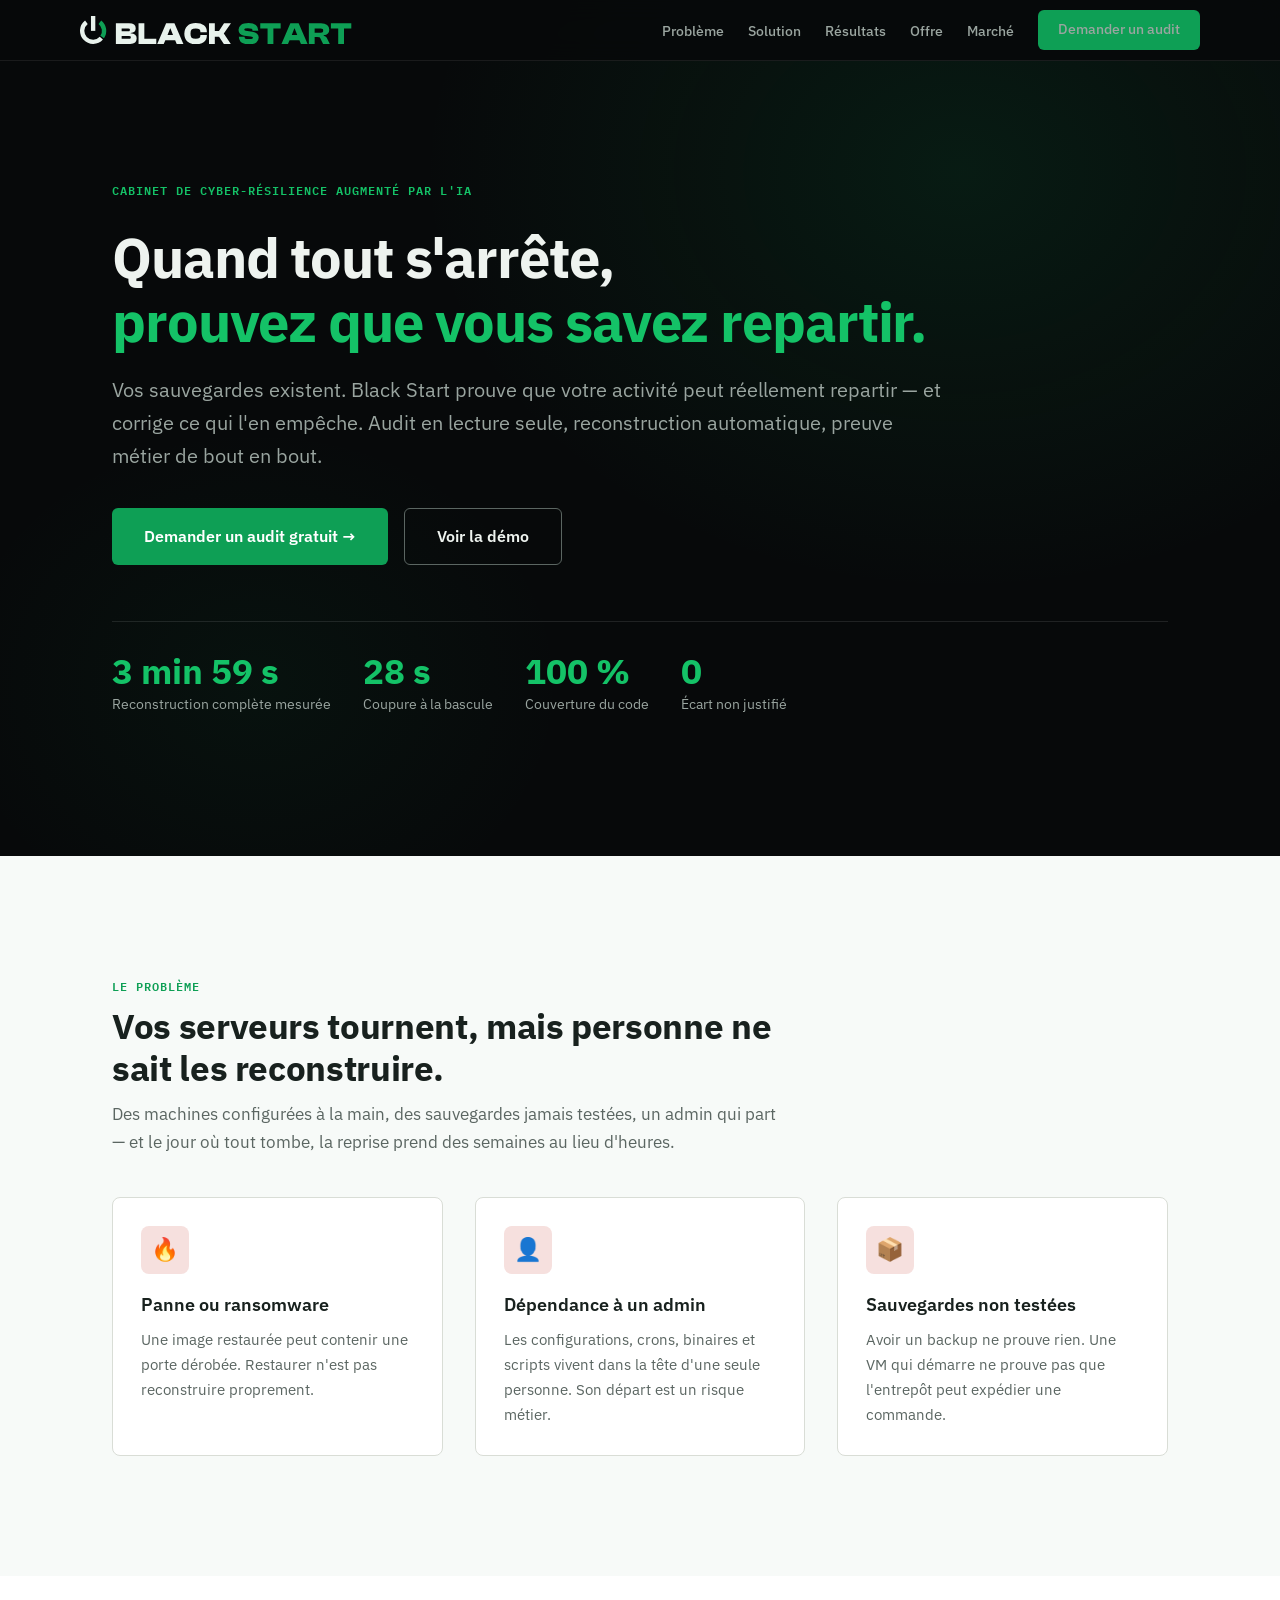
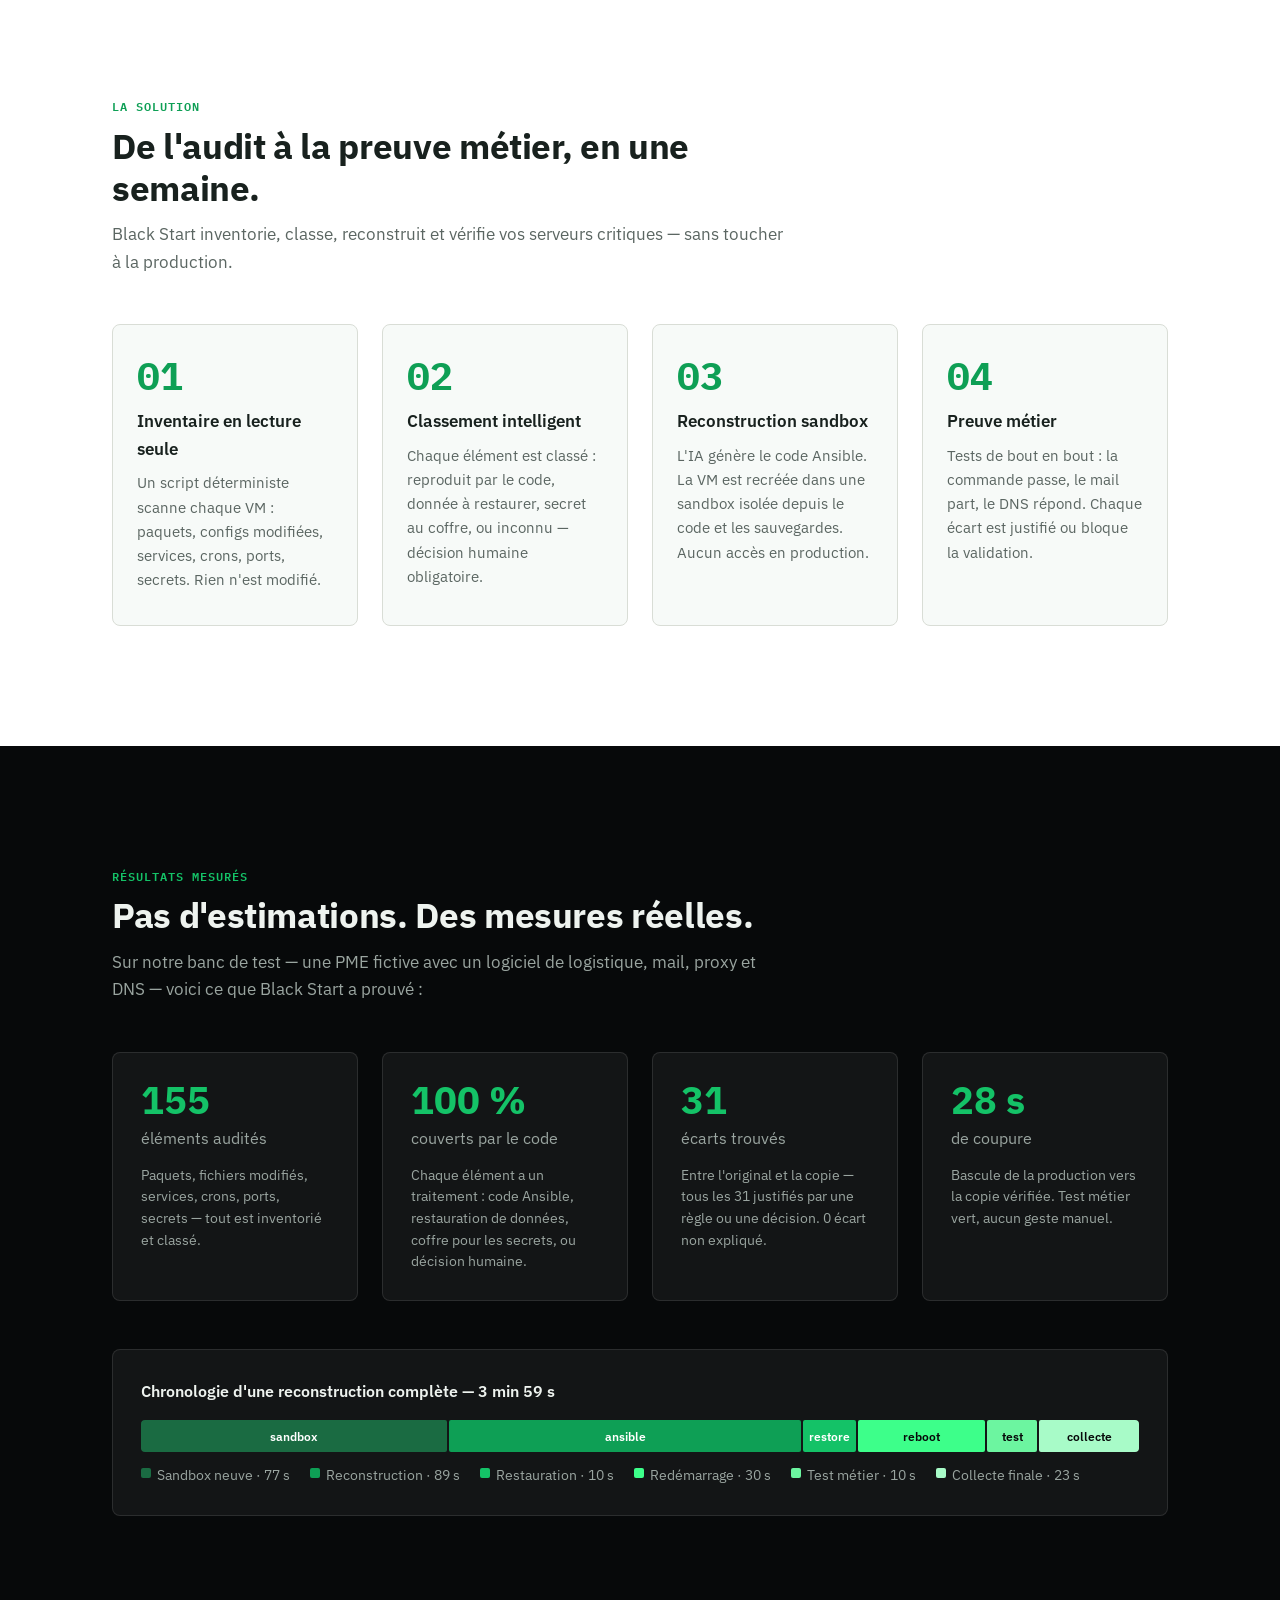
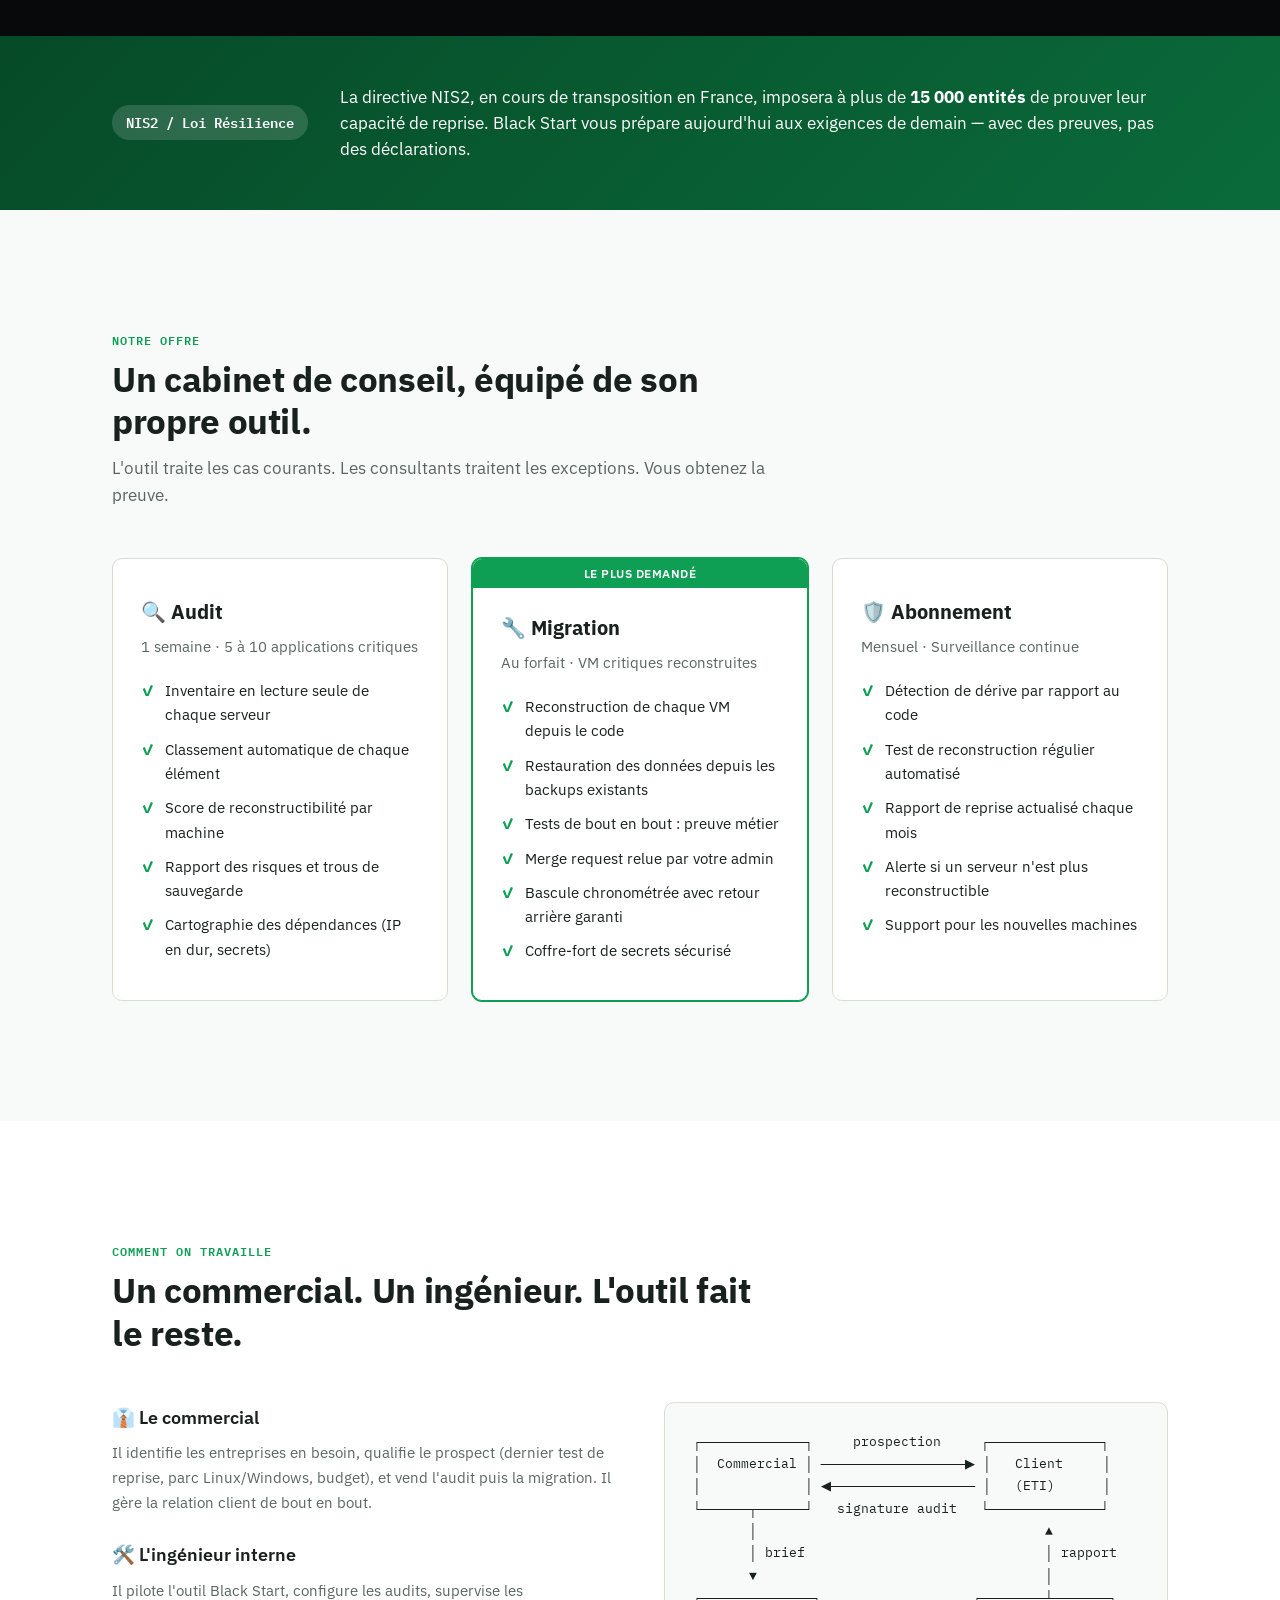
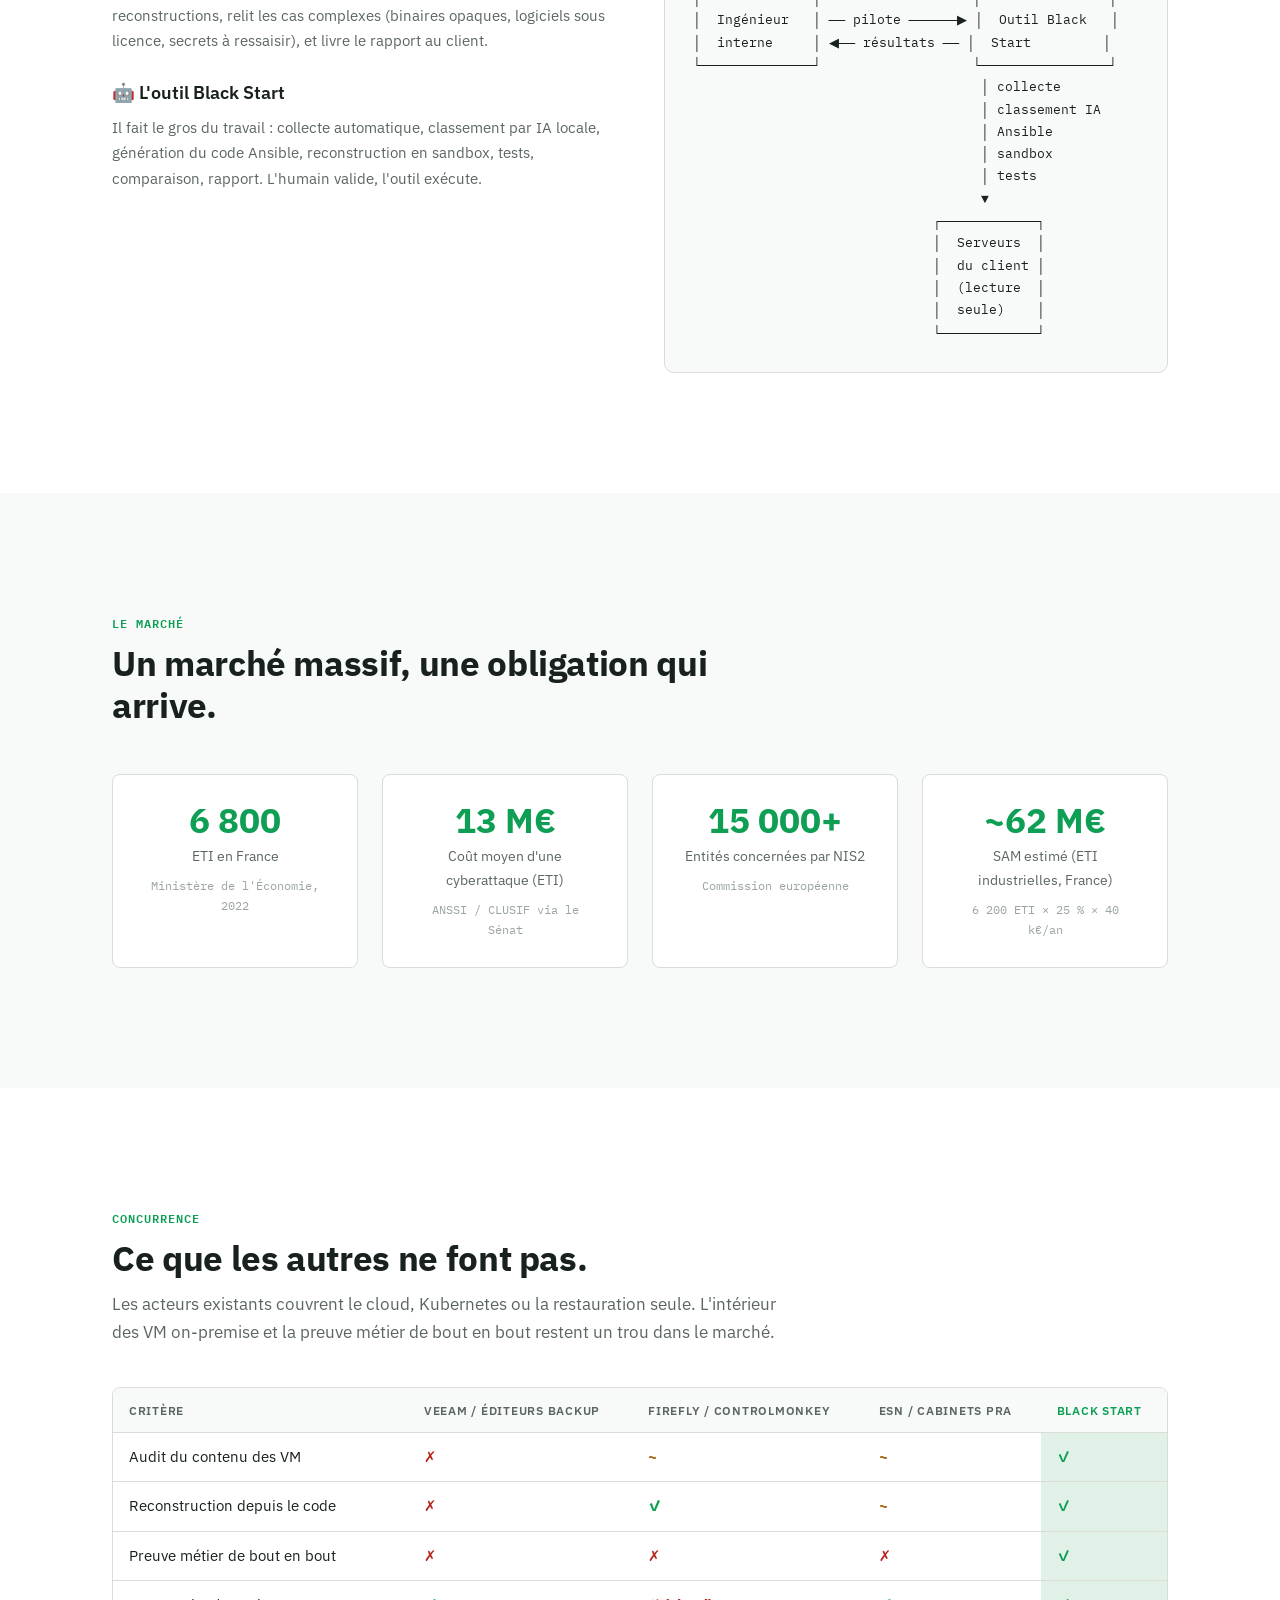
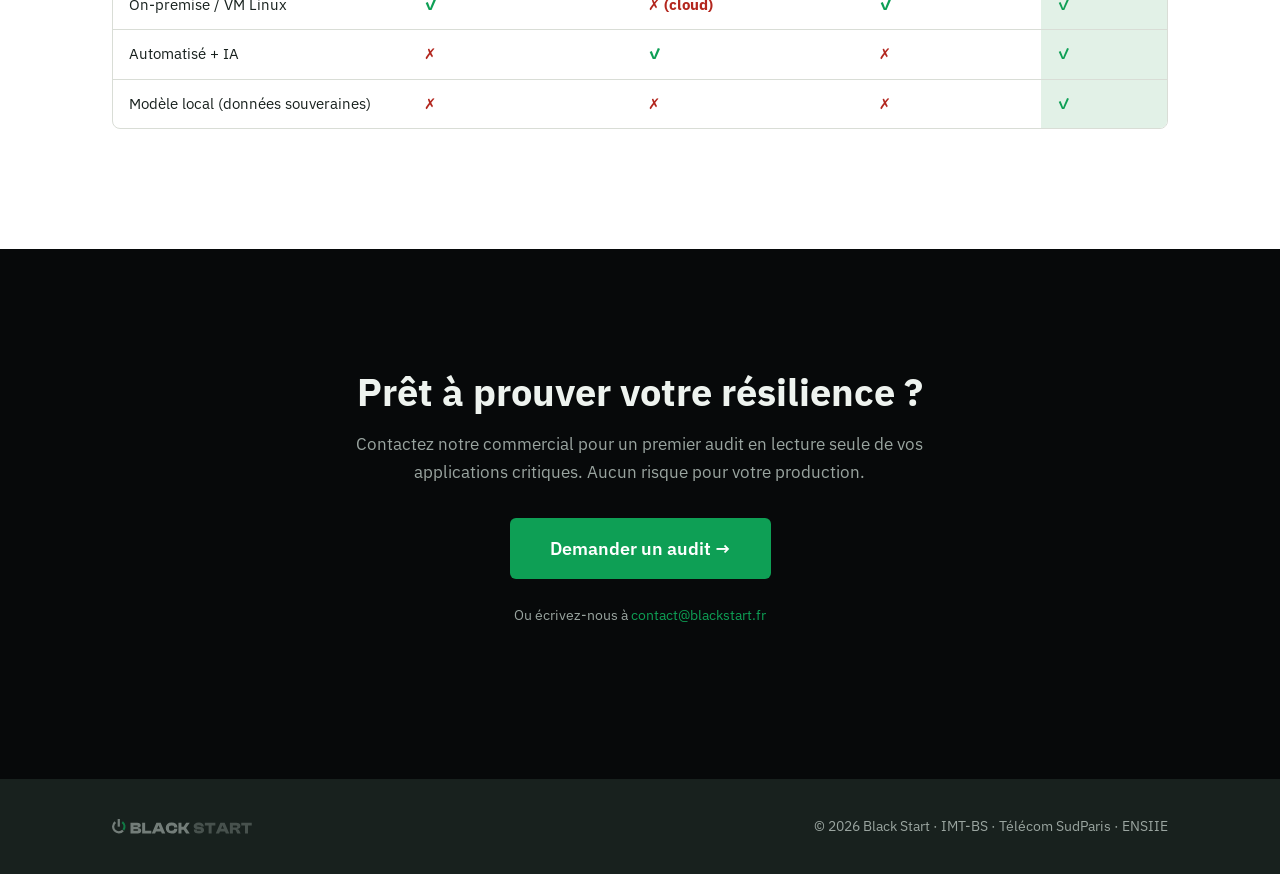
==== landing/index.html @ 61d6fdbf "feat: landing page" ====
<!doctype html>
<html lang="fr">
<head>
<meta charset="utf-8">
<meta name="viewport" content="width=device-width, initial-scale=1">
<title>Black Start — Quand tout s'arrête, prouvez que vous savez repartir</title>
<meta name="description" content="Black Start audite vos serveurs, reconstruit vos machines depuis le code et la sauvegarde, et prouve que votre activité peut réellement repartir.">

<!-- Polices -->
<link rel="preconnect" href="https://fonts.googleapis.com">
<link rel="preconnect" href="https://fonts.gstatic.com" crossorigin>
<link href="https://fonts.googleapis.com/css2?family=IBM+Plex+Sans:wght@400;500;600;700&family=IBM+Plex+Mono:wght@400;500;600&display=swap" rel="stylesheet">

<style>
/* ═══════════════════════════════════════════════════════════════
   DESIGN SYSTEM — Black Start Landing Page
   ═══════════════════════════════════════════════════════════════ */

:root {
  /* Palette */
  --noir:    #07090A;
  --encre:   #18211e;
  --gris:    #5b6662;
  --gris-l:  #9aa5a0;
  --ligne:   #d9ddd6;
  --papier:  #EEF3EF;
  --surface: #F7FAF8;
  --blanc:   #ffffff;
  --vert:    #0E9F55;
  --vert-vif:#14C267;
  --vert-bg: #e2f1e7;
  --vert-sombre: #064a28;
  --bleu:    #1d4fa3;
  --rouge:   #b3261e;
  --rouge-bg:#f6e0de;
  --orange:  #a3620a;
  --orange-bg:#f7ebd6;

  /* Typo */
  --sans:  "IBM Plex Sans", system-ui, -apple-system, "Segoe UI", sans-serif;
  --mono:  "IBM Plex Mono", ui-monospace, "SFMono-Regular", Menlo, monospace;

  /* Espacements */
  --section-y: clamp(64px, 10vw, 120px);
  --gutter:    clamp(16px, 4vw, 32px);
  --max-w:     1120px;
}

/* Reset */
*, *::before, *::after { box-sizing: border-box; margin: 0; padding: 0; }
html { scroll-behavior: smooth; }
body {
  font-family: var(--sans);
  font-size: 16px;
  line-height: 1.65;
  color: var(--encre);
  background: var(--blanc);
  -webkit-font-smoothing: antialiased;
}
img, svg { display: block; max-width: 100%; }
a { color: var(--vert); text-decoration: none; transition: color .15s; }
a:hover { color: var(--vert-vif); }

/* Utilitaires */
.wrap { max-width: var(--max-w); margin: 0 auto; padding-inline: var(--gutter); }
.section { padding-block: var(--section-y); }
.accent { color: var(--vert); }
.muted  { color: var(--gris); }
.mono   { font-family: var(--mono); }
.num    { font-variant-numeric: tabular-nums; }


/* ═══════════════════════════════════════════════════════════════
   HERO
   ═══════════════════════════════════════════════════════════════ */

.hero {
  position: relative;
  background: var(--noir);
  color: var(--papier);
  overflow: hidden;
  padding: clamp(100px, 15vw, 180px) 0 clamp(80px, 12vw, 140px);
}
.hero::before {
  content: "";
  position: absolute; inset: 0;
  background:
    radial-gradient(60% 70% at 75% 20%, rgba(14,159,85,.12) 0%, transparent 70%),
    radial-gradient(40% 50% at 20% 80%, rgba(14,159,85,.06) 0%, transparent 60%);
  pointer-events: none;
}
.hero .wrap { position: relative; z-index: 1; }
.hero-logo { width: clamp(200px, 35vw, 380px); margin-bottom: 40px; }
.hero h1 {
  font-size: clamp(2rem, 5vw, 3.5rem);
  font-weight: 700;
  line-height: 1.15;
  letter-spacing: -.02em;
  max-width: 18em;
  margin-bottom: 20px;
}
.hero h1 .vert { color: var(--vert-vif); }
.hero-sub {
  font-size: clamp(1.05rem, 2vw, 1.25rem);
  color: var(--gris-l);
  max-width: 42em;
  margin-bottom: 36px;
}
.hero-cta {
  display: inline-flex;
  gap: 16px;
  flex-wrap: wrap;
}
.btn {
  display: inline-flex;
  align-items: center;
  gap: 8px;
  padding: 14px 32px;
  border-radius: 6px;
  font-weight: 600;
  font-size: 1rem;
  cursor: pointer;
  border: none;
  transition: all .2s;
  text-decoration: none;
}
.btn-primary {
  background: var(--vert);
  color: var(--blanc);
}
.btn-primary:hover { background: var(--vert-vif); color: var(--blanc); }
.btn-outline {
  background: transparent;
  color: var(--papier);
  border: 1.5px solid var(--gris);
}
.btn-outline:hover { border-color: var(--vert-vif); color: var(--vert-vif); }

/* Stat pills dans le hero */
.hero-stats {
  display: flex;
  gap: 32px;
  flex-wrap: wrap;
  margin-top: 56px;
  padding-top: 32px;
  border-top: 1px solid rgba(255,255,255,.1);
}
.hero-stat .big {
  font-size: 2.2rem;
  font-weight: 700;
  line-height: 1;
  color: var(--vert-vif);
  font-variant-numeric: tabular-nums;
}
.hero-stat .label {
  font-size: .88rem;
  color: var(--gris-l);
  margin-top: 4px;
}

/* ═══════════════════════════════════════════════════════════════
   PROBLÈME
   ═══════════════════════════════════════════════════════════════ */

.probleme { background: var(--surface); }
.probleme-grid {
  display: grid;
  grid-template-columns: repeat(auto-fit, minmax(280px, 1fr));
  gap: 32px;
  margin-top: 40px;
}
.probleme-card {
  background: var(--blanc);
  border: 1px solid var(--ligne);
  border-radius: 8px;
  padding: 28px;
}
.probleme-card .icon {
  width: 48px;
  height: 48px;
  background: var(--rouge-bg);
  border-radius: 8px;
  display: flex;
  align-items: center;
  justify-content: center;
  font-size: 1.4rem;
  margin-bottom: 16px;
}
.probleme-card h3 {
  font-size: 1.1rem;
  font-weight: 600;
  margin-bottom: 8px;
}
.probleme-card p {
  color: var(--gris);
  font-size: .95rem;
}

.section-intro {
  max-width: 42em;
}
.section-intro h2 {
  font-size: clamp(1.6rem, 3.5vw, 2.2rem);
  font-weight: 700;
  letter-spacing: -.01em;
  line-height: 1.2;
  margin-bottom: 12px;
}
.section-intro p {
  color: var(--gris);
  font-size: 1.05rem;
}
.eyebrow {
  font-family: var(--mono);
  font-size: .78rem;
  font-weight: 600;
  letter-spacing: .08em;
  text-transform: uppercase;
  color: var(--vert);
  margin-bottom: 8px;
}


/* ═══════════════════════════════════════════════════════════════
   COMMENT ÇA MARCHE — Étapes
   ═══════════════════════════════════════════════════════════════ */

.etapes-grid {
  display: grid;
  grid-template-columns: repeat(auto-fit, minmax(230px, 1fr));
  gap: 24px;
  margin-top: 48px;
}
.etape {
  position: relative;
  padding: 32px 24px;
  border-radius: 8px;
  border: 1px solid var(--ligne);
  background: var(--surface);
}
.etape-num {
  font-family: var(--mono);
  font-size: 2.4rem;
  font-weight: 700;
  color: var(--vert);
  line-height: 1;
  margin-bottom: 12px;
}
.etape h3 {
  font-size: 1.05rem;
  font-weight: 600;
  margin-bottom: 8px;
}
.etape p {
  font-size: .92rem;
  color: var(--gris);
}


/* ═══════════════════════════════════════════════════════════════
   PREUVE (démo chiffrée)
   ═══════════════════════════════════════════════════════════════ */

.preuve { background: var(--noir); color: var(--papier); }
.preuve .eyebrow { color: var(--vert-vif); }
.preuve .section-intro p { color: var(--gris-l); }

.preuve-grid {
  display: grid;
  grid-template-columns: repeat(auto-fit, minmax(240px, 1fr));
  gap: 24px;
  margin-top: 48px;
}
.preuve-card {
  background: rgba(255,255,255,.05);
  border: 1px solid rgba(255,255,255,.1);
  border-radius: 8px;
  padding: 28px;
}
.preuve-card .big {
  font-size: 2.4rem;
  font-weight: 700;
  color: var(--vert-vif);
  line-height: 1;
  font-variant-numeric: tabular-nums;
}
.preuve-card .unit {
  font-size: 1rem;
  color: var(--gris-l);
  margin-top: 6px;
}
.preuve-card .desc {
  font-size: .9rem;
  color: var(--gris-l);
  margin-top: 12px;
  line-height: 1.5;
}

.preuve-bar {
  margin-top: 48px;
  background: rgba(255,255,255,.05);
  border: 1px solid rgba(255,255,255,.1);
  border-radius: 8px;
  padding: 28px;
}
.preuve-bar h3 {
  font-size: 1rem;
  font-weight: 600;
  margin-bottom: 16px;
}
.timeline {
  display: flex;
  height: 32px;
  gap: 2px;
  border-radius: 4px;
  overflow: hidden;
}
.timeline span {
  border-radius: 2px;
  display: flex;
  align-items: center;
  justify-content: center;
  font-size: .72rem;
  font-weight: 600;
  color: var(--blanc);
  white-space: nowrap;
  padding-inline: 6px;
}
.tl-legend {
  display: flex;
  flex-wrap: wrap;
  gap: 6px 20px;
  margin-top: 12px;
  font-size: .85rem;
  color: var(--gris-l);
}
.tl-legend span {
  display: inline-flex;
  gap: 6px;
}
.tl-legend .dot {
  width: 10px;
  height: 10px;
  border-radius: 2px;
  display: inline-block;
  margin-top: 4px;
  flex-shrink: 0;
}


/* ═══════════════════════════════════════════════════════════════
   OFFRE
   ═══════════════════════════════════════════════════════════════ */

.offre { background: var(--surface); }
.offre-grid {
  display: grid;
  grid-template-columns: repeat(auto-fit, minmax(300px, 1fr));
  gap: 24px;
  margin-top: 48px;
}
.offre-card {
  background: var(--blanc);
  border: 1px solid var(--ligne);
  border-radius: 10px;
  padding: 36px 28px;
  position: relative;
  overflow: hidden;
}
.offre-card.featured {
  border-color: var(--vert);
  box-shadow: 0 0 0 1px var(--vert);
}
.offre-card.featured::before {
  content: "Le plus demandé";
  position: absolute;
  top: 0; left: 0; right: 0;
  background: var(--vert);
  color: var(--blanc);
  font-size: .78rem;
  font-weight: 600;
  text-align: center;
  padding: 4px;
  letter-spacing: .04em;
  text-transform: uppercase;
}
.offre-card.featured { padding-top: 52px; }
.offre-card h3 {
  font-size: 1.25rem;
  font-weight: 700;
  margin-bottom: 6px;
}
.offre-card .offre-desc {
  color: var(--gris);
  font-size: .95rem;
  margin-bottom: 20px;
}
.offre-card ul {
  list-style: none;
  padding: 0;
  display: grid;
  gap: 10px;
}
.offre-card li {
  display: flex;
  gap: 10px;
  font-size: .92rem;
  align-items: start;
}
.offre-card li::before {
  content: "✓";
  color: var(--vert);
  font-weight: 700;
  flex-shrink: 0;
}


/* ═══════════════════════════════════════════════════════════════
   FONCTIONNEMENT (organisation)
   ═══════════════════════════════════════════════════════════════ */

.fonctionnement-grid {
  display: grid;
  grid-template-columns: 1fr 1fr;
  gap: 48px;
  margin-top: 48px;
  align-items: start;
}
.fonctionnement-texte h3 {
  font-size: 1.15rem;
  font-weight: 600;
  margin-bottom: 8px;
  margin-top: 24px;
}
.fonctionnement-texte h3:first-child { margin-top: 0; }
.fonctionnement-texte p {
  font-size: .95rem;
  color: var(--gris);
}
.fonctionnement-schema {
  background: var(--surface);
  border: 1px solid var(--ligne);
  border-radius: 10px;
  padding: 28px;
}
.fonctionnement-schema pre {
  font-family: var(--mono);
  font-size: .82rem;
  line-height: 1.7;
  color: var(--encre);
  white-space: pre-wrap;
  overflow-x: auto;
}

@media (max-width: 768px) {
  .fonctionnement-grid { grid-template-columns: 1fr; }
}


/* ═══════════════════════════════════════════════════════════════
   MARCHÉ / CONTEXTE
   ═══════════════════════════════════════════════════════════════ */

.marche { background: var(--surface); }
.marche-stats {
  display: grid;
  grid-template-columns: repeat(auto-fit, minmax(220px, 1fr));
  gap: 24px;
  margin-top: 48px;
}
.marche-stat {
  text-align: center;
  padding: 28px;
  background: var(--blanc);
  border: 1px solid var(--ligne);
  border-radius: 8px;
}
.marche-stat .big {
  font-size: 2.2rem;
  font-weight: 700;
  color: var(--vert);
  line-height: 1;
  font-variant-numeric: tabular-nums;
}
.marche-stat .label {
  font-size: .9rem;
  color: var(--gris);
  margin-top: 6px;
}
.marche-stat .source {
  font-size: .75rem;
  color: var(--gris-l);
  font-family: var(--mono);
  margin-top: 8px;
}


/* ═══════════════════════════════════════════════════════════════
   NIS2 BANDEAU
   ═══════════════════════════════════════════════════════════════ */

.nis2-banner {
  background: linear-gradient(135deg, var(--vert-sombre), #0a6b3a);
  color: var(--blanc);
  padding: 48px 0;
}
.nis2-inner {
  display: flex;
  gap: 32px;
  align-items: center;
  flex-wrap: wrap;
}
.nis2-inner .tag {
  font-family: var(--mono);
  font-size: .85rem;
  font-weight: 600;
  background: rgba(255,255,255,.15);
  padding: 6px 14px;
  border-radius: 999px;
  white-space: nowrap;
}
.nis2-inner p {
  flex: 1;
  min-width: 280px;
  font-size: 1.05rem;
  line-height: 1.55;
}


/* ═══════════════════════════════════════════════════════════════
   CONCURRENCE
   ═══════════════════════════════════════════════════════════════ */

.concurrence-table {
  margin-top: 40px;
  overflow-x: auto;
  border: 1px solid var(--ligne);
  border-radius: 8px;
  background: var(--blanc);
}
.concurrence-table table {
  width: 100%;
  border-collapse: collapse;
  font-size: .92rem;
}
.concurrence-table th {
  background: var(--surface);
  text-align: left;
  padding: 12px 16px;
  font-size: .78rem;
  text-transform: uppercase;
  letter-spacing: .06em;
  color: var(--gris);
  font-weight: 600;
  border-bottom: 1px solid var(--ligne);
}
.concurrence-table td {
  padding: 12px 16px;
  border-bottom: 1px solid var(--ligne);
  vertical-align: top;
}
.concurrence-table tr:last-child td { border-bottom: 0; }
.concurrence-table .bs-row {
  background: var(--vert-bg);
  font-weight: 600;
}
.check { color: var(--vert); font-weight: 700; }
.cross { color: var(--rouge); font-weight: 700; }
.partial { color: var(--orange); font-weight: 700; }


/* ═══════════════════════════════════════════════════════════════
   CTA FINAL
   ═══════════════════════════════════════════════════════════════ */

.cta-final {
  background: var(--noir);
  color: var(--papier);
  text-align: center;
  padding: clamp(64px, 10vw, 120px) 0;
}
.cta-final h2 {
  font-size: clamp(1.6rem, 4vw, 2.4rem);
  font-weight: 700;
  line-height: 1.2;
  margin-bottom: 16px;
}
.cta-final p {
  color: var(--gris-l);
  font-size: 1.05rem;
  max-width: 36em;
  margin: 0 auto 32px;
}
.cta-final .btn-primary {
  font-size: 1.1rem;
  padding: 16px 40px;
}


/* ═══════════════════════════════════════════════════════════════
   FOOTER
   ═══════════════════════════════════════════════════════════════ */

footer {
  background: var(--encre);
  color: var(--gris-l);
  font-size: .85rem;
  padding: 36px 0;
}
footer .wrap {
  display: flex;
  justify-content: space-between;
  align-items: center;
  flex-wrap: wrap;
  gap: 16px;
}
footer a { color: var(--vert-vif); }
footer .footer-logo { width: 140px; opacity: .7; }


/* ═══════════════════════════════════════════════════════════════
   NAV
   ═══════════════════════════════════════════════════════════════ */

.nav {
  position: fixed;
  top: 0; left: 0; right: 0;
  z-index: 100;
  background: rgba(7,9,10,.92);
  backdrop-filter: blur(12px);
  -webkit-backdrop-filter: blur(12px);
  border-bottom: 1px solid rgba(255,255,255,.08);
  padding: 0 var(--gutter);
  transition: background .3s;
}
.nav-inner {
  max-width: var(--max-w);
  margin: 0 auto;
  display: flex;
  align-items: center;
  justify-content: space-between;
  height: 60px;
}
.nav-logo { height: 28px; }
.nav-links {
  display: flex;
  align-items: center;
  gap: 24px;
  list-style: none;
}
.nav-links a {
  color: var(--gris-l);
  font-size: .88rem;
  font-weight: 500;
}
.nav-links a:hover { color: var(--vert-vif); }
.nav .btn { padding: 8px 20px; font-size: .88rem; }

/* Mobile nav */
.nav-toggle { display: none; background: none; border: none; cursor: pointer; padding: 8px; }
.nav-toggle span { display: block; width: 22px; height: 2px; background: var(--papier); margin: 5px 0; transition: .2s; }

@media (max-width: 768px) {
  .nav-toggle { display: block; }
  .nav-links {
    position: absolute;
    top: 60px;
    left: 0; right: 0;
    background: rgba(7,9,10,.96);
    flex-direction: column;
    padding: 20px;
    gap: 16px;
    display: none;
  }
  .nav-links.open { display: flex; }
}


/* ═══════════════════════════════════════════════════════════════
   ANIMATIONS SIMPLES
   ═══════════════════════════════════════════════════════════════ */

@media (prefers-reduced-motion: no-preference) {
  .fade-up {
    opacity: 0;
    transform: translateY(24px);
    transition: opacity .6s ease, transform .6s ease;
  }
  .fade-up.visible {
    opacity: 1;
    transform: translateY(0);
  }
}
</style>
</head>
<body>

<!-- ═══════════════════════════ NAV ═══════════════════════════ -->
<nav class="nav" id="nav">
  <div class="nav-inner">
    <!-- Logo SVG inline (version claire) -->
    <a href="#" aria-label="Black Start">
      <svg class="nav-logo" viewBox="0 0 880.3 90.7" role="img" aria-label="Black Start">
        <g transform="translate(0 90.72)">
          <path d="M64.41 -70.53 A35.51 35.51 0 0 1 71.86 -22.50" fill="none" stroke="#0E9F55" stroke-width="14.07"/>
          <path d="M69.09 -18.95 A35.51 35.51 0 1 1 20.68 -70.53" fill="none" stroke="#E8F2EC" stroke-width="14.07"/>
          <rect x="35.51" y="-90.72" width="14.07" height="48.17" fill="#E8F2EC"/>
          <path d="M161.13 0.0H116.23V-67.0H158.83Q180.53 -67.0 180.53 -50.8Q180.53 -36.3 163.83 -35.6V-34.6Q173.63 -34.2 178.63 -30.0Q183.63 -25.8 183.63 -18.6Q183.63 0.0 161.13 0.0ZM134.93 -50.1V-41.6H156.83Q159.63 -41.6 160.68 -42.5Q161.73 -43.4 161.73 -45.8Q161.73 -48.1 160.48 -49.1Q159.23 -50.1 156.33 -50.1ZM134.93 -26.2V-16.9H158.73Q162.13 -16.9 163.38 -17.85Q164.63 -18.8 164.63 -21.6Q164.63 -24.4 163.43 -25.3Q162.23 -26.2 158.73 -26.2ZM247.13 0.0H189.63V-67.0H208.43V-16.9H247.13ZM271.23 0.0H250.13L279.03 -67.0H305.93L334.93 0.0H313.33L308.23 -12.4H276.43ZM287.43 -38.7 283.53 -29.3H301.33L297.43 -38.7L293.03 -50.0H291.73ZM374.93 1.0Q357.63 1.0 347.78 -8.35Q337.93 -17.7 337.93 -33.5Q337.93 -49.3 347.78 -58.65Q357.63 -68.0 374.93 -68.0Q391.83 -68.0 401.38 -60.4Q410.93 -52.8 410.93 -39.4V-37.7H389.93V-39.4Q389.93 -45.2 386.68 -47.6Q383.43 -50.0 375.23 -50.0Q364.93 -50.0 361.43 -46.7Q357.93 -43.4 357.93 -33.5Q357.93 -23.6 361.43 -20.3Q364.93 -17.0 375.23 -17.0Q383.43 -17.0 386.68 -19.4Q389.93 -21.8 389.93 -27.6V-29.3H410.93V-27.6Q410.93 -14.2 401.38 -6.6Q391.83 1.0 374.93 1.0ZM436.73 0.0H417.93V-67.0H436.73V-42.1H450.23L466.53 -67.0H489.03L465.83 -34.1L488.53 0.0H466.03L450.43 -23.8H436.73Z" fill="#E8F2EC"/>
          <path d="M547.53 1.0Q514.53 1.0 514.53 -23.3V-23.9H533.33V-21.8Q533.33 -18.3 535.83 -17.2Q538.33 -16.1 547.53 -16.1Q555.73 -16.1 557.93 -16.85Q560.13 -17.6 560.13 -20.0Q560.13 -21.8 558.73 -22.7Q557.33 -23.6 553.33 -24.1L532.33 -26.9Q513.53 -29.5 513.53 -46.1Q513.53 -55.2 521.38 -61.6Q529.23 -68.0 546.03 -68.0Q561.63 -68.0 569.58 -61.6Q577.53 -55.2 577.53 -43.7V-43.1H558.73V-44.6Q558.73 -48.4 555.93 -49.7Q553.13 -51.0 544.03 -51.0Q537.13 -51.0 534.73 -50.05Q532.33 -49.1 532.33 -46.8Q532.33 -45.2 533.38 -44.4Q534.43 -43.6 537.13 -43.2L558.13 -40.1Q578.93 -37.1 578.93 -20.7Q578.93 -11.3 571.18 -5.15Q563.43 1.0 547.53 1.0ZM626.43 0.0H607.63V-50.1H583.93V-67.0H650.03V-50.1H626.43ZM673.63 0.0H652.53L681.43 -67.0H708.33L737.33 0.0H715.73L710.63 -12.4H678.83ZM689.83 -38.7 685.93 -29.3H703.73L699.83 -38.7L695.43 -50.0H694.13ZM760.13 0.0H741.33V-67.0H780.43Q793.63 -67.0 800.53 -61.7Q807.43 -56.4 807.43 -46.5Q807.43 -38.4 803.08 -33.8Q798.73 -29.2 789.33 -28.0V-27.0Q794.13 -25.8 796.48 -23.5Q798.83 -21.2 800.93 -16.8L809.23 0.0H787.53L779.53 -16.4Q777.73 -20.2 775.48 -21.5Q773.23 -22.8 767.83 -22.8H760.13ZM760.13 -50.1V-36.8H780.23Q784.53 -36.8 786.13 -38.1Q787.73 -39.4 787.73 -43.5Q787.73 -47.4 786.08 -48.75Q784.43 -50.1 780.23 -50.1ZM855.23 0.0H836.43V-50.1H812.73V-67.0H878.83V-50.1H855.23Z" fill="#0E9F55"/>
        </g>
      </svg>
    </a>
    <button class="nav-toggle" aria-label="Menu" onclick="document.querySelector('.nav-links').classList.toggle('open')">
      <span></span><span></span><span></span>
    </button>
    <ul class="nav-links">
      <li><a href="#probleme">Problème</a></li>
      <li><a href="#solution">Solution</a></li>
      <li><a href="#preuve">Résultats</a></li>
      <li><a href="#offre">Offre</a></li>
      <li><a href="#marche">Marché</a></li>
      <li><a href="#contact" class="btn btn-primary">Demander un audit</a></li>
    </ul>
  </div>
</nav>


<!-- ═══════════════════════════ HERO ═══════════════════════════ -->
<section class="hero" id="hero">
  <div class="wrap">
    <div class="eyebrow" style="color:var(--vert-vif); margin-bottom:24px;">Cabinet de cyber-résilience augmenté par l'IA</div>
    <h1>Quand tout s'arrête,<br><span class="vert">prouvez que vous savez repartir.</span></h1>
    <p class="hero-sub">
      Vos sauvegardes existent. Black Start prouve que votre activité peut réellement repartir — et corrige ce qui l'en empêche. Audit en lecture seule, reconstruction automatique, preuve métier de bout en bout.
    </p>
    <div class="hero-cta">
      <a href="#contact" class="btn btn-primary">Demander un audit gratuit →</a>
      <a href="#preuve" class="btn btn-outline">Voir la démo</a>
    </div>
    <div class="hero-stats">
      <div class="hero-stat">
        <div class="big">3 min 59 s</div>
        <div class="label">Reconstruction complète mesurée</div>
      </div>
      <div class="hero-stat">
        <div class="big">28 s</div>
        <div class="label">Coupure à la bascule</div>
      </div>
      <div class="hero-stat">
        <div class="big">100 %</div>
        <div class="label">Couverture du code</div>
      </div>
      <div class="hero-stat">
        <div class="big">0</div>
        <div class="label">Écart non justifié</div>
      </div>
    </div>
  </div>
</section>


<!-- ═══════════════════════════ PROBLÈME ═══════════════════════════ -->
<section class="section probleme" id="probleme">
  <div class="wrap">
    <div class="section-intro fade-up">
      <div class="eyebrow">Le problème</div>
      <h2>Vos serveurs tournent, mais personne ne sait les reconstruire.</h2>
      <p>Des machines configurées à la main, des sauvegardes jamais testées, un admin qui part — et le jour où tout tombe, la reprise prend des semaines au lieu d'heures.</p>
    </div>
    <div class="probleme-grid">
      <div class="probleme-card fade-up">
        <div class="icon">🔥</div>
        <h3>Panne ou ransomware</h3>
        <p>Une image restaurée peut contenir une porte dérobée. Restaurer n'est pas reconstruire proprement.</p>
      </div>
      <div class="probleme-card fade-up">
        <div class="icon">👤</div>
        <h3>Dépendance à un admin</h3>
        <p>Les configurations, crons, binaires et scripts vivent dans la tête d'une seule personne. Son départ est un risque métier.</p>
      </div>
      <div class="probleme-card fade-up">
        <div class="icon">📦</div>
        <h3>Sauvegardes non testées</h3>
        <p>Avoir un backup ne prouve rien. Une VM qui démarre ne prouve pas que l'entrepôt peut expédier une commande.</p>
      </div>
    </div>
  </div>
</section>


<!-- ═══════════════════════════ SOLUTION ═══════════════════════════ -->
<section class="section" id="solution">
  <div class="wrap">
    <div class="section-intro fade-up">
      <div class="eyebrow">La solution</div>
      <h2>De l'audit à la preuve métier, en une semaine.</h2>
      <p>Black Start inventorie, classe, reconstruit et vérifie vos serveurs critiques — sans toucher à la production.</p>
    </div>
    <div class="etapes-grid">
      <div class="etape fade-up">
        <div class="etape-num">01</div>
        <h3>Inventaire en lecture seule</h3>
        <p>Un script déterministe scanne chaque VM : paquets, configs modifiées, services, crons, ports, secrets. Rien n'est modifié.</p>
      </div>
      <div class="etape fade-up">
        <div class="etape-num">02</div>
        <h3>Classement intelligent</h3>
        <p>Chaque élément est classé : reproduit par le code, donnée à restaurer, secret au coffre, ou inconnu — décision humaine obligatoire.</p>
      </div>
      <div class="etape fade-up">
        <div class="etape-num">03</div>
        <h3>Reconstruction sandbox</h3>
        <p>L'IA génère le code Ansible. La VM est recréée dans une sandbox isolée depuis le code et les sauvegardes. Aucun accès en production.</p>
      </div>
      <div class="etape fade-up">
        <div class="etape-num">04</div>
        <h3>Preuve métier</h3>
        <p>Tests de bout en bout : la commande passe, le mail part, le DNS répond. Chaque écart est justifié ou bloque la validation.</p>
      </div>
    </div>
  </div>
</section>


<!-- ═══════════════════════════ PREUVE CHIFFRÉE ═══════════════════════════ -->
<section class="section preuve" id="preuve">
  <div class="wrap">
    <div class="section-intro fade-up">
      <div class="eyebrow">Résultats mesurés</div>
      <h2>Pas d'estimations. Des mesures réelles.</h2>
      <p>Sur notre banc de test — une PME fictive avec un logiciel de logistique, mail, proxy et DNS — voici ce que Black Start a prouvé :</p>
    </div>

    <div class="preuve-grid">
      <div class="preuve-card fade-up">
        <div class="big">155</div>
        <div class="unit">éléments audités</div>
        <div class="desc">Paquets, fichiers modifiés, services, crons, ports, secrets — tout est inventorié et classé.</div>
      </div>
      <div class="preuve-card fade-up">
        <div class="big">100 %</div>
        <div class="unit">couverts par le code</div>
        <div class="desc">Chaque élément a un traitement : code Ansible, restauration de données, coffre pour les secrets, ou décision humaine.</div>
      </div>
      <div class="preuve-card fade-up">
        <div class="big">31</div>
        <div class="unit">écarts trouvés</div>
        <div class="desc">Entre l'original et la copie — tous les 31 justifiés par une règle ou une décision. 0 écart non expliqué.</div>
      </div>
      <div class="preuve-card fade-up">
        <div class="big">28 s</div>
        <div class="unit">de coupure</div>
        <div class="desc">Bascule de la production vers la copie vérifiée. Test métier vert, aucun geste manuel.</div>
      </div>
    </div>

    <!-- Timeline de reconstruction -->
    <div class="preuve-bar fade-up">
      <h3>Chronologie d'une reconstruction complète — 3 min 59 s</h3>
      <div class="timeline">
        <span style="flex:77; background:#1a6b42" title="Sandbox neuve">sandbox</span>
        <span style="flex:89; background:#0E9F55" title="Reconstruction Ansible">ansible</span>
        <span style="flex:10; background:#14C267" title="Restauration données">restore</span>
        <span style="flex:30; background:#3DFF8A; color:#07090A" title="Redémarrage">reboot</span>
        <span style="flex:10; background:#6cf5a0; color:#07090A" title="Test métier">test</span>
        <span style="flex:23; background:#a8fbc8; color:#07090A" title="Collecte finale">collecte</span>
      </div>
      <div class="tl-legend">
        <span><i class="dot" style="background:#1a6b42"></i> Sandbox neuve · 77 s</span>
        <span><i class="dot" style="background:#0E9F55"></i> Reconstruction · 89 s</span>
        <span><i class="dot" style="background:#14C267"></i> Restauration · 10 s</span>
        <span><i class="dot" style="background:#3DFF8A"></i> Redémarrage · 30 s</span>
        <span><i class="dot" style="background:#6cf5a0"></i> Test métier · 10 s</span>
        <span><i class="dot" style="background:#a8fbc8"></i> Collecte finale · 23 s</span>
      </div>
    </div>
  </div>
</section>


<!-- ═══════════════════════════ NIS2 ═══════════════════════════ -->
<section class="nis2-banner">
  <div class="wrap">
    <div class="nis2-inner">
      <span class="tag">NIS2 / Loi Résilience</span>
      <p>
        La directive NIS2, en cours de transposition en France, imposera à plus de <strong>15 000 entités</strong> de prouver leur capacité de reprise. Black Start vous prépare aujourd'hui aux exigences de demain — avec des preuves, pas des déclarations.
      </p>
    </div>
  </div>
</section>


<!-- ═══════════════════════════ OFFRE ═══════════════════════════ -->
<section class="section offre" id="offre">
  <div class="wrap">
    <div class="section-intro fade-up">
      <div class="eyebrow">Notre offre</div>
      <h2>Un cabinet de conseil, équipé de son propre outil.</h2>
      <p>L'outil traite les cas courants. Les consultants traitent les exceptions. Vous obtenez la preuve.</p>
    </div>
    <div class="offre-grid">
      <div class="offre-card fade-up">
        <h3>🔍 Audit</h3>
        <p class="offre-desc">1 semaine · 5 à 10 applications critiques</p>
        <ul>
          <li>Inventaire en lecture seule de chaque serveur</li>
          <li>Classement automatique de chaque élément</li>
          <li>Score de reconstructibilité par machine</li>
          <li>Rapport des risques et trous de sauvegarde</li>
          <li>Cartographie des dépendances (IP en dur, secrets)</li>
        </ul>
      </div>
      <div class="offre-card featured fade-up">
        <h3>🔧 Migration</h3>
        <p class="offre-desc">Au forfait · VM critiques reconstruites</p>
        <ul>
          <li>Reconstruction de chaque VM depuis le code</li>
          <li>Restauration des données depuis les backups existants</li>
          <li>Tests de bout en bout : preuve métier</li>
          <li>Merge request relue par votre admin</li>
          <li>Bascule chronométrée avec retour arrière garanti</li>
          <li>Coffre-fort de secrets sécurisé</li>
        </ul>
      </div>
      <div class="offre-card fade-up">
        <h3>🛡️ Abonnement</h3>
        <p class="offre-desc">Mensuel · Surveillance continue</p>
        <ul>
          <li>Détection de dérive par rapport au code</li>
          <li>Test de reconstruction régulier automatisé</li>
          <li>Rapport de reprise actualisé chaque mois</li>
          <li>Alerte si un serveur n'est plus reconstructible</li>
          <li>Support pour les nouvelles machines</li>
        </ul>
      </div>
    </div>
  </div>
</section>


<!-- ═══════════════════════════ FONCTIONNEMENT ═══════════════════════════ -->
<section class="section" id="fonctionnement">
  <div class="wrap">
    <div class="section-intro fade-up">
      <div class="eyebrow">Comment on travaille</div>
      <h2>Un commercial. Un ingénieur. L'outil fait le reste.</h2>
    </div>
    <div class="fonctionnement-grid fade-up">
      <div class="fonctionnement-texte">
        <h3>👔 Le commercial</h3>
        <p>Il identifie les entreprises en besoin, qualifie le prospect (dernier test de reprise, parc Linux/Windows, budget), et vend l'audit puis la migration. Il gère la relation client de bout en bout.</p>

        <h3>🛠️ L'ingénieur interne</h3>
        <p>Il pilote l'outil Black Start, configure les audits, supervise les reconstructions, relit les cas complexes (binaires opaques, logiciels sous licence, secrets à ressaisir), et livre le rapport au client.</p>

        <h3>🤖 L'outil Black Start</h3>
        <p>Il fait le gros du travail : collecte automatique, classement par IA locale, génération du code Ansible, reconstruction en sandbox, tests, comparaison, rapport. L'humain valide, l'outil exécute.</p>
      </div>
      <div class="fonctionnement-schema">
        <pre>
┌─────────────┐     prospection     ┌──────────────┐
│  Commercial │ ──────────────────▶ │   Client     │
│             │ ◀────────────────── │   (ETI)      │
└──────┬──────┘   signature audit   └──────────────┘
       │                                    ▲
       │ brief                              │ rapport
       ▼                                    │
┌──────────────┐                   ┌────────┴───────┐
│  Ingénieur   │ ── pilote ──────▶ │  Outil Black   │
│  interne     │ ◀── résultats ── │  Start         │
└──────────────┘                   └────────────────┘
                                    │ collecte
                                    │ classement IA
                                    │ Ansible
                                    │ sandbox
                                    │ tests
                                    ▼
                              ┌────────────┐
                              │  Serveurs  │
                              │  du client │
                              │  (lecture  │
                              │  seule)    │
                              └────────────┘</pre>
      </div>
    </div>
  </div>
</section>


<!-- ═══════════════════════════ MARCHÉ ═══════════════════════════ -->
<section class="section marche" id="marche">
  <div class="wrap">
    <div class="section-intro fade-up">
      <div class="eyebrow">Le marché</div>
      <h2>Un marché massif, une obligation qui arrive.</h2>
    </div>
    <div class="marche-stats">
      <div class="marche-stat fade-up">
        <div class="big">6 800</div>
        <div class="label">ETI en France</div>
        <div class="source">Ministère de l'Économie, 2022</div>
      </div>
      <div class="marche-stat fade-up">
        <div class="big">13 M€</div>
        <div class="label">Coût moyen d'une cyberattaque (ETI)</div>
        <div class="source">ANSSI / CLUSIF via le Sénat</div>
      </div>
      <div class="marche-stat fade-up">
        <div class="big">15 000+</div>
        <div class="label">Entités concernées par NIS2</div>
        <div class="source">Commission européenne</div>
      </div>
      <div class="marche-stat fade-up">
        <div class="big">~62 M€</div>
        <div class="label">SAM estimé (ETI industrielles, France)</div>
        <div class="source">6 200 ETI × 25 % × 40 k€/an</div>
      </div>
    </div>
  </div>
</section>


<!-- ═══════════════════════════ CONCURRENCE ═══════════════════════════ -->
<section class="section" id="concurrence">
  <div class="wrap">
    <div class="section-intro fade-up">
      <div class="eyebrow">Concurrence</div>
      <h2>Ce que les autres ne font pas.</h2>
      <p>Les acteurs existants couvrent le cloud, Kubernetes ou la restauration seule. L'intérieur des VM on-premise et la preuve métier de bout en bout restent un trou dans le marché.</p>
    </div>
    <div class="concurrence-table fade-up">
      <table>
        <thead>
          <tr>
            <th>Critère</th>
            <th>Veeam / Éditeurs backup</th>
            <th>Firefly / ControlMonkey</th>
            <th>ESN / Cabinets PRA</th>
            <th style="color:var(--vert)">Black Start</th>
          </tr>
        </thead>
        <tbody>
          <tr>
            <td>Audit du contenu des VM</td>
            <td class="cross">✗</td>
            <td class="partial">~</td>
            <td class="partial">~</td>
            <td class="check bs-row">✓</td>
          </tr>
          <tr>
            <td>Reconstruction depuis le code</td>
            <td class="cross">✗</td>
            <td class="check">✓</td>
            <td class="partial">~</td>
            <td class="check bs-row">✓</td>
          </tr>
          <tr>
            <td>Preuve métier de bout en bout</td>
            <td class="cross">✗</td>
            <td class="cross">✗</td>
            <td class="cross">✗</td>
            <td class="check bs-row">✓</td>
          </tr>
          <tr>
            <td>On-premise / VM Linux</td>
            <td class="check">✓</td>
            <td class="cross">✗ (cloud)</td>
            <td class="check">✓</td>
            <td class="check bs-row">✓</td>
          </tr>
          <tr>
            <td>Automatisé + IA</td>
            <td class="cross">✗</td>
            <td class="check">✓</td>
            <td class="cross">✗</td>
            <td class="check bs-row">✓</td>
          </tr>
          <tr>
            <td>Modèle local (données souveraines)</td>
            <td class="cross">✗</td>
            <td class="cross">✗</td>
            <td class="cross">✗</td>
            <td class="check bs-row">✓</td>
          </tr>
        </tbody>
      </table>
    </div>
  </div>
</section>


<!-- ═══════════════════════════ CTA FINAL ═══════════════════════════ -->
<section class="cta-final" id="contact">
  <div class="wrap">
    <h2>Prêt à prouver votre résilience&nbsp;?</h2>
    <p>Contactez notre commercial pour un premier audit en lecture seule de vos applications critiques. Aucun risque pour votre production.</p>
    <a href="mailto:contact@blackstart.fr" class="btn btn-primary">Demander un audit →</a>
    <p style="margin-top:24px; font-size:.9rem; color:var(--gris-l);">
      Ou écrivez-nous à <a href="mailto:contact@blackstart.fr">contact@blackstart.fr</a>
    </p>
  </div>
</section>


<!-- ═══════════════════════════ FOOTER ═══════════════════════════ -->
<footer>
  <div class="wrap">
    <div>
      <svg class="footer-logo" viewBox="0 0 880.3 90.7" role="img" aria-label="Black Start">
        <g transform="translate(0 90.72)">
          <path d="M64.41 -70.53 A35.51 35.51 0 0 1 71.86 -22.50" fill="none" stroke="#0E9F55" stroke-width="14.07"/>
          <path d="M69.09 -18.95 A35.51 35.51 0 1 1 20.68 -70.53" fill="none" stroke="#9aa5a0" stroke-width="14.07"/>
          <rect x="35.51" y="-90.72" width="14.07" height="48.17" fill="#9aa5a0"/>
          <path d="M161.13 0.0H116.23V-67.0H158.83Q180.53 -67.0 180.53 -50.8Q180.53 -36.3 163.83 -35.6V-34.6Q173.63 -34.2 178.63 -30.0Q183.63 -25.8 183.63 -18.6Q183.63 0.0 161.13 0.0ZM134.93 -50.1V-41.6H156.83Q159.63 -41.6 160.68 -42.5Q161.73 -43.4 161.73 -45.8Q161.73 -48.1 160.48 -49.1Q159.23 -50.1 156.33 -50.1ZM134.93 -26.2V-16.9H158.73Q162.13 -16.9 163.38 -17.85Q164.63 -18.8 164.63 -21.6Q164.63 -24.4 163.43 -25.3Q162.23 -26.2 158.73 -26.2ZM247.13 0.0H189.63V-67.0H208.43V-16.9H247.13ZM271.23 0.0H250.13L279.03 -67.0H305.93L334.93 0.0H313.33L308.23 -12.4H276.43ZM287.43 -38.7 283.53 -29.3H301.33L297.43 -38.7L293.03 -50.0H291.73ZM374.93 1.0Q357.63 1.0 347.78 -8.35Q337.93 -17.7 337.93 -33.5Q337.93 -49.3 347.78 -58.65Q357.63 -68.0 374.93 -68.0Q391.83 -68.0 401.38 -60.4Q410.93 -52.8 410.93 -39.4V-37.7H389.93V-39.4Q389.93 -45.2 386.68 -47.6Q383.43 -50.0 375.23 -50.0Q364.93 -50.0 361.43 -46.7Q357.93 -43.4 357.93 -33.5Q357.93 -23.6 361.43 -20.3Q364.93 -17.0 375.23 -17.0Q383.43 -17.0 386.68 -19.4Q389.93 -21.8 389.93 -27.6V-29.3H410.93V-27.6Q410.93 -14.2 401.38 -6.6Q391.83 1.0 374.93 1.0ZM436.73 0.0H417.93V-67.0H436.73V-42.1H450.23L466.53 -67.0H489.03L465.83 -34.1L488.53 0.0H466.03L450.43 -23.8H436.73Z" fill="#9aa5a0"/>
          <path d="M547.53 1.0Q514.53 1.0 514.53 -23.3V-23.9H533.33V-21.8Q533.33 -18.3 535.83 -17.2Q538.33 -16.1 547.53 -16.1Q555.73 -16.1 557.93 -16.85Q560.13 -17.6 560.13 -20.0Q560.13 -21.8 558.73 -22.7Q557.33 -23.6 553.33 -24.1L532.33 -26.9Q513.53 -29.5 513.53 -46.1Q513.53 -55.2 521.38 -61.6Q529.23 -68.0 546.03 -68.0Q561.63 -68.0 569.58 -61.6Q577.53 -55.2 577.53 -43.7V-43.1H558.73V-44.6Q558.73 -48.4 555.93 -49.7Q553.13 -51.0 544.03 -51.0Q537.13 -51.0 534.73 -50.05Q532.33 -49.1 532.33 -46.8Q532.33 -45.2 533.38 -44.4Q534.43 -43.6 537.13 -43.2L558.13 -40.1Q578.93 -37.1 578.93 -20.7Q578.93 -11.3 571.18 -5.15Q563.43 1.0 547.53 1.0ZM626.43 0.0H607.63V-50.1H583.93V-67.0H650.03V-50.1H626.43ZM673.63 0.0H652.53L681.43 -67.0H708.33L737.33 0.0H715.73L710.63 -12.4H678.83ZM689.83 -38.7 685.93 -29.3H703.73L699.83 -38.7L695.43 -50.0H694.13ZM760.13 0.0H741.33V-67.0H780.43Q793.63 -67.0 800.53 -61.7Q807.43 -56.4 807.43 -46.5Q807.43 -38.4 803.08 -33.8Q798.73 -29.2 789.33 -28.0V-27.0Q794.13 -25.8 796.48 -23.5Q798.83 -21.2 800.93 -16.8L809.23 0.0H787.53L779.53 -16.4Q777.73 -20.2 775.48 -21.5Q773.23 -22.8 767.83 -22.8H760.13ZM760.13 -50.1V-36.8H780.23Q784.53 -36.8 786.13 -38.1Q787.73 -39.4 787.73 -43.5Q787.73 -47.4 786.08 -48.75Q784.43 -50.1 780.23 -50.1ZM855.23 0.0H836.43V-50.1H812.73V-67.0H878.83V-50.1H855.23Z" fill="#5b6662"/>
        </g>
      </svg>
    </div>
    <div>
      <span>© 2026 Black Start</span> · 
      <span>IMT-BS · Télécom SudParis · ENSIIE</span>
    </div>
  </div>
</footer>


<!-- ═══════════════════════════ JS ═══════════════════════════ -->
<script>
// Intersection Observer pour les animations fade-up
if (!window.matchMedia('(prefers-reduced-motion: reduce)').matches) {
  const observer = new IntersectionObserver(entries => {
    entries.forEach(e => { if (e.isIntersecting) { e.target.classList.add('visible'); observer.unobserve(e.target); } });
  }, { threshold: 0.15 });
  document.querySelectorAll('.fade-up').forEach(el => observer.observe(el));
}

// Fermer le menu mobile au clic sur un lien
document.querySelectorAll('.nav-links a').forEach(a => {
  a.addEventListener('click', () => document.querySelector('.nav-links').classList.remove('open'));
});
</script>

</body>
</html>
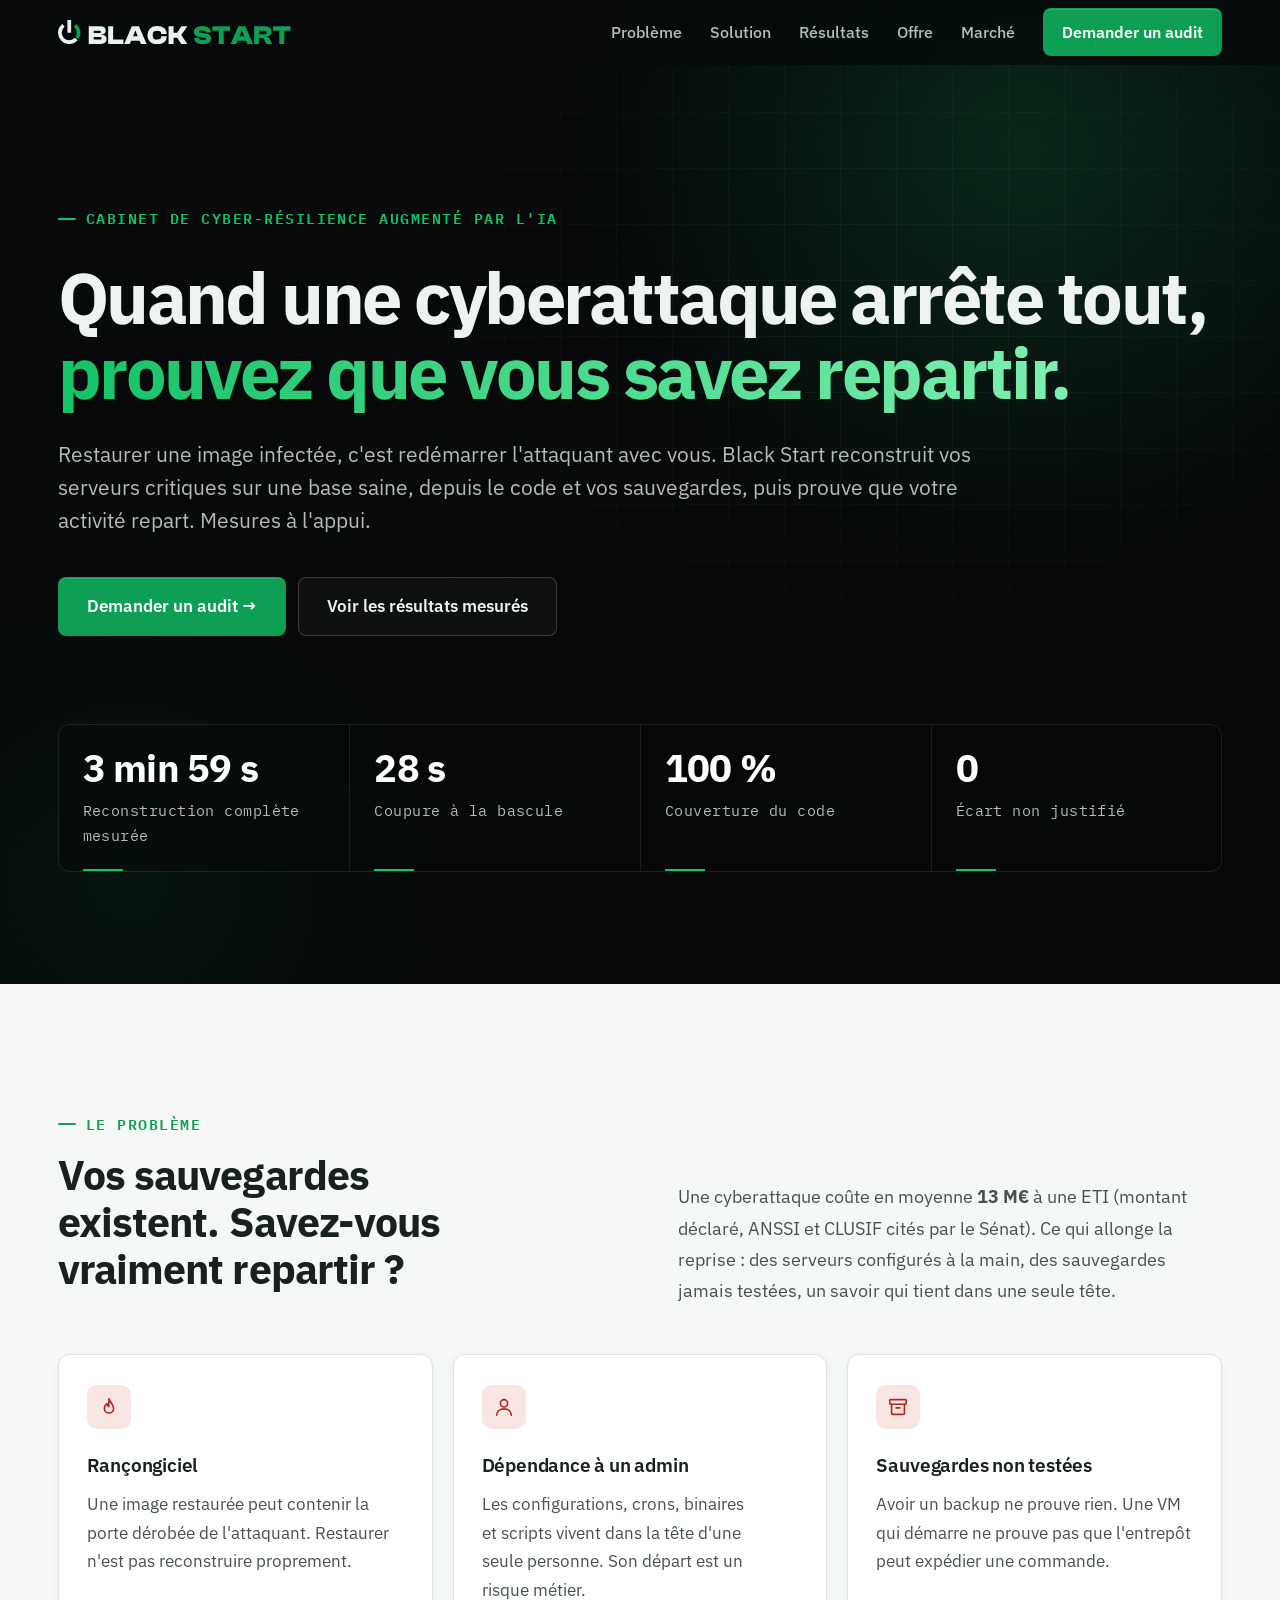
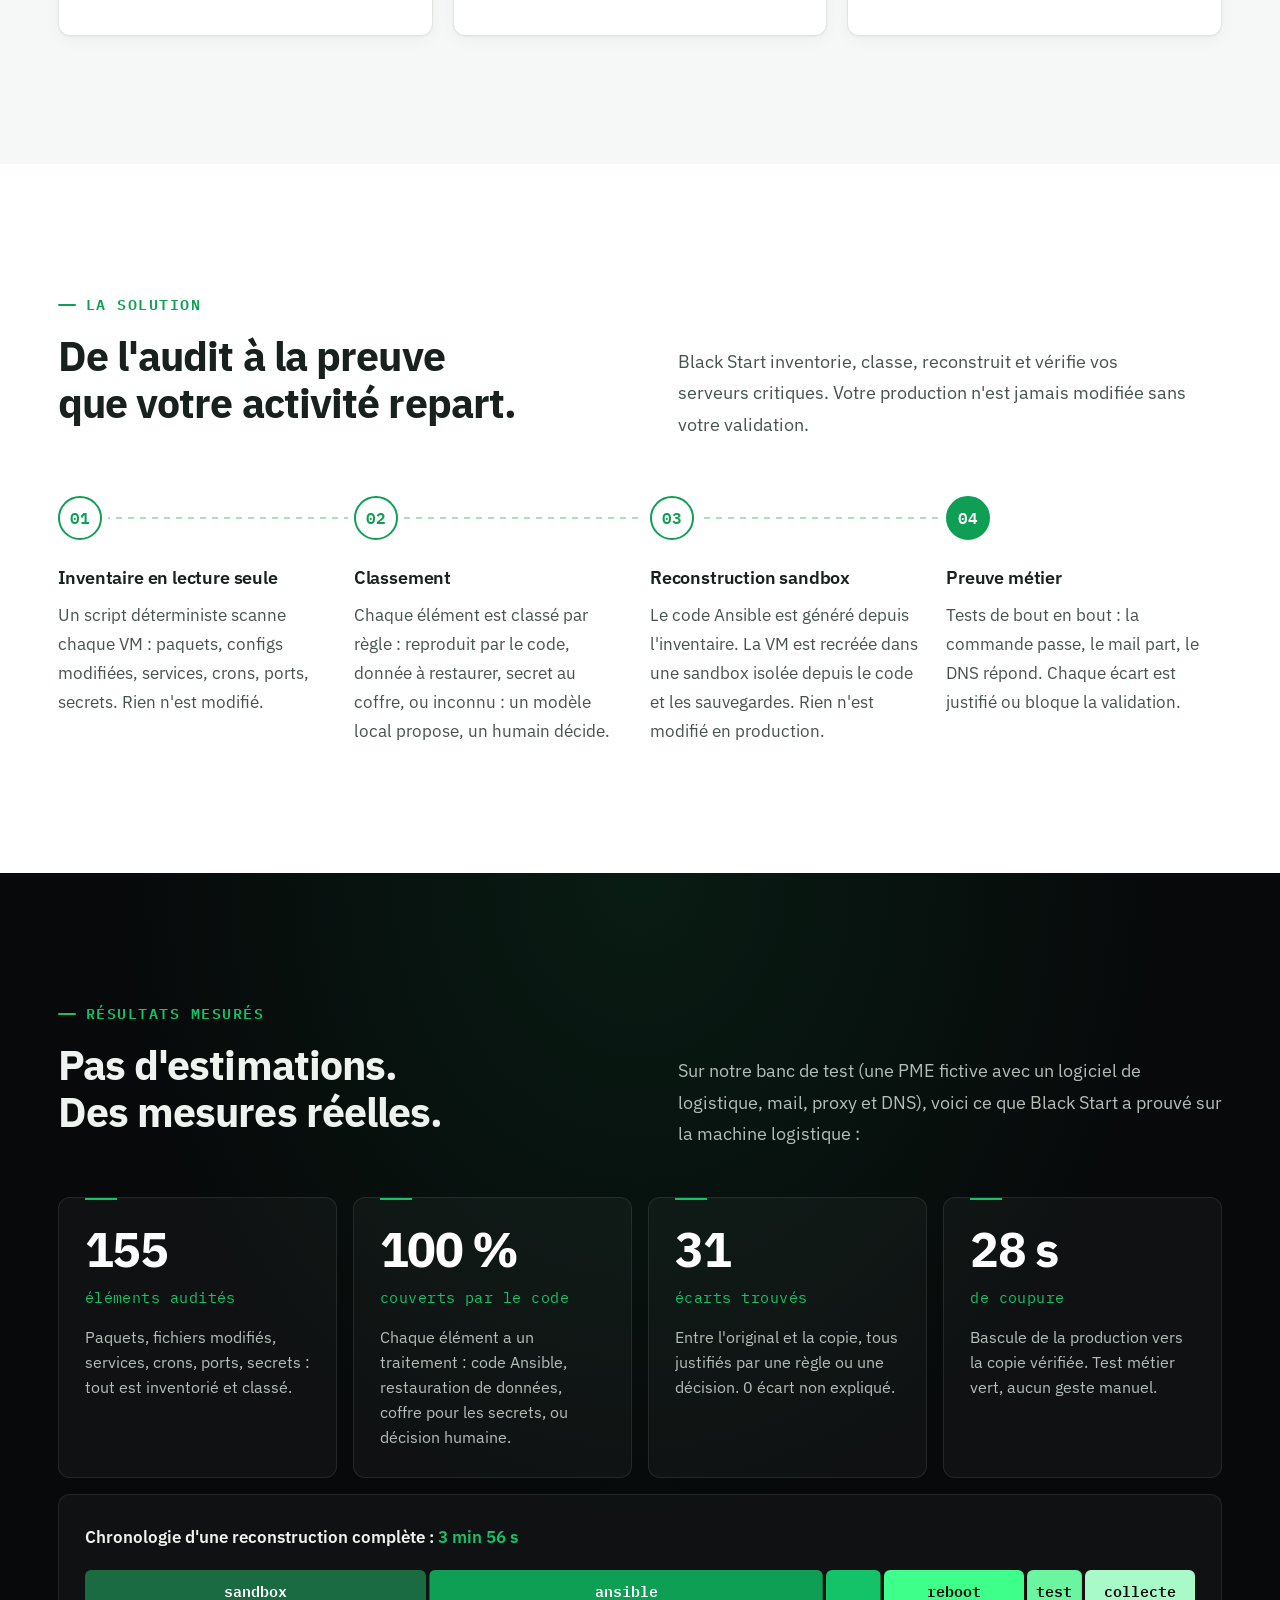
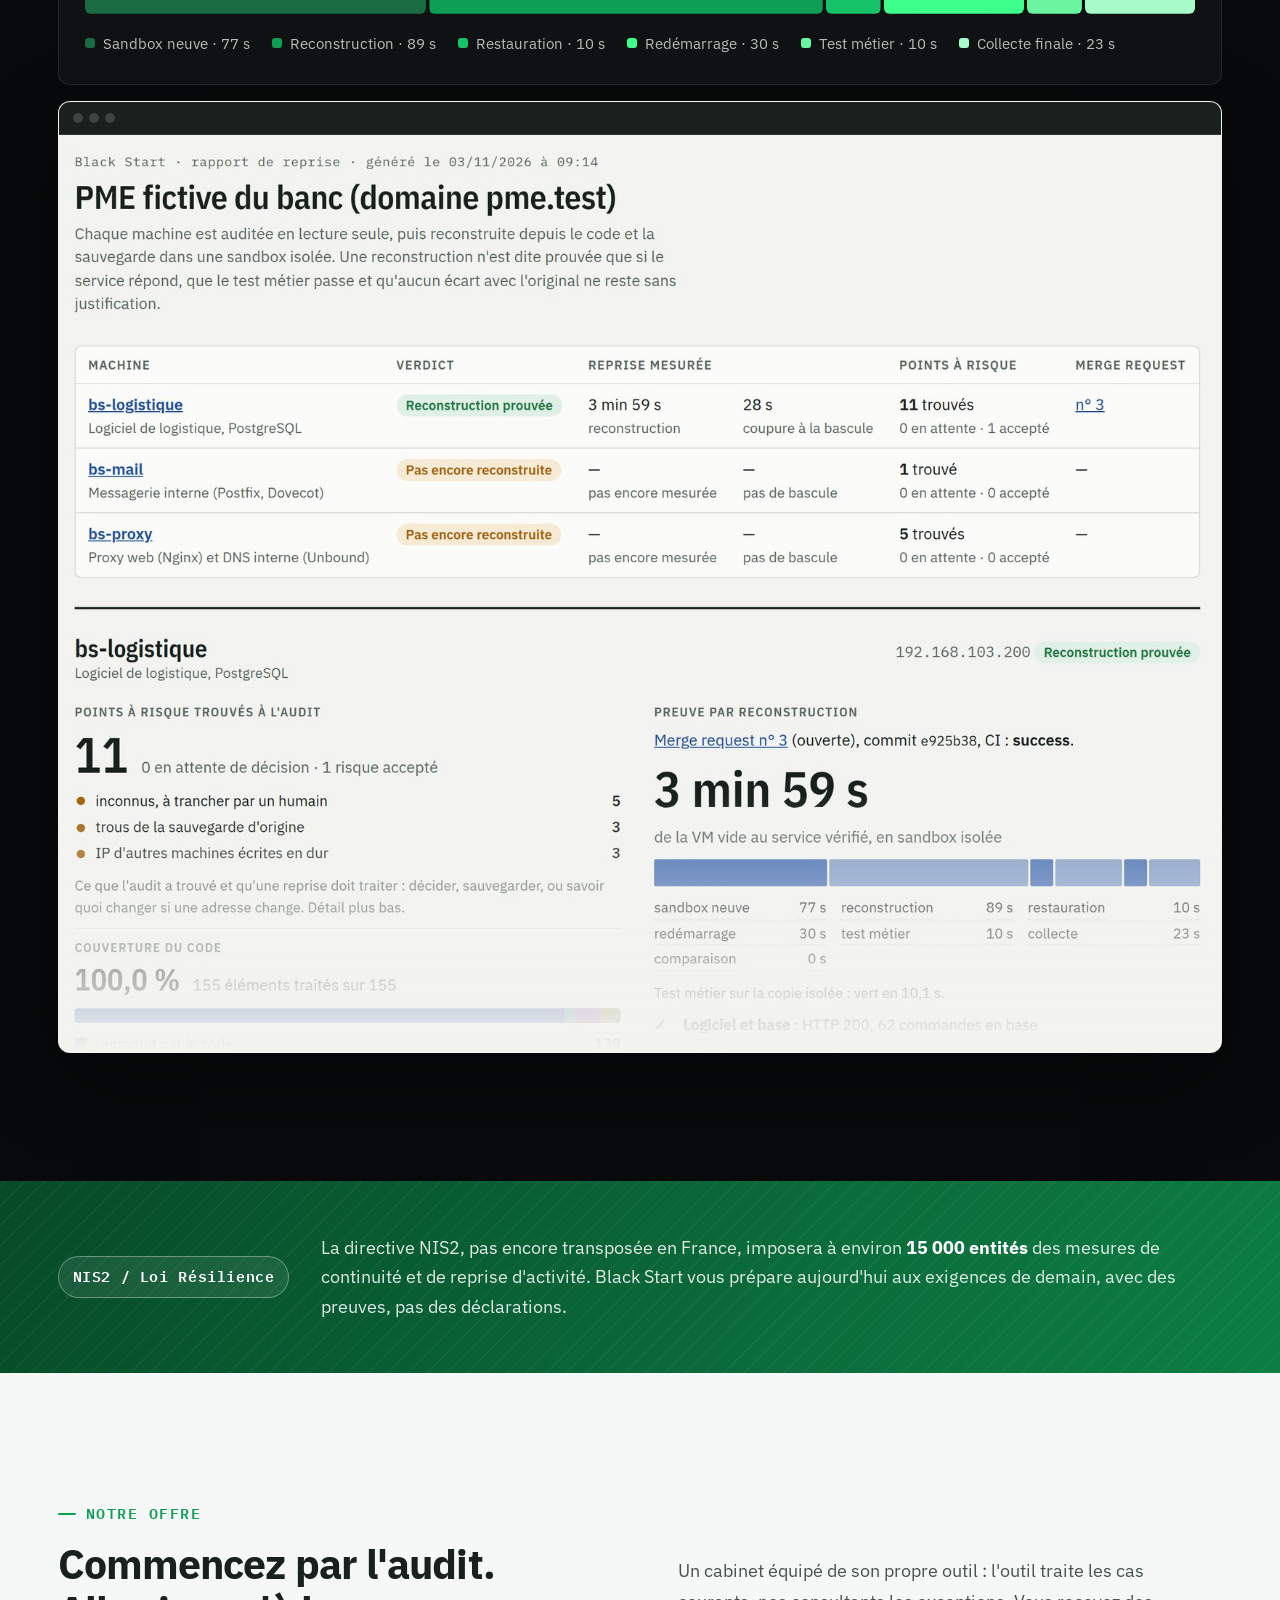
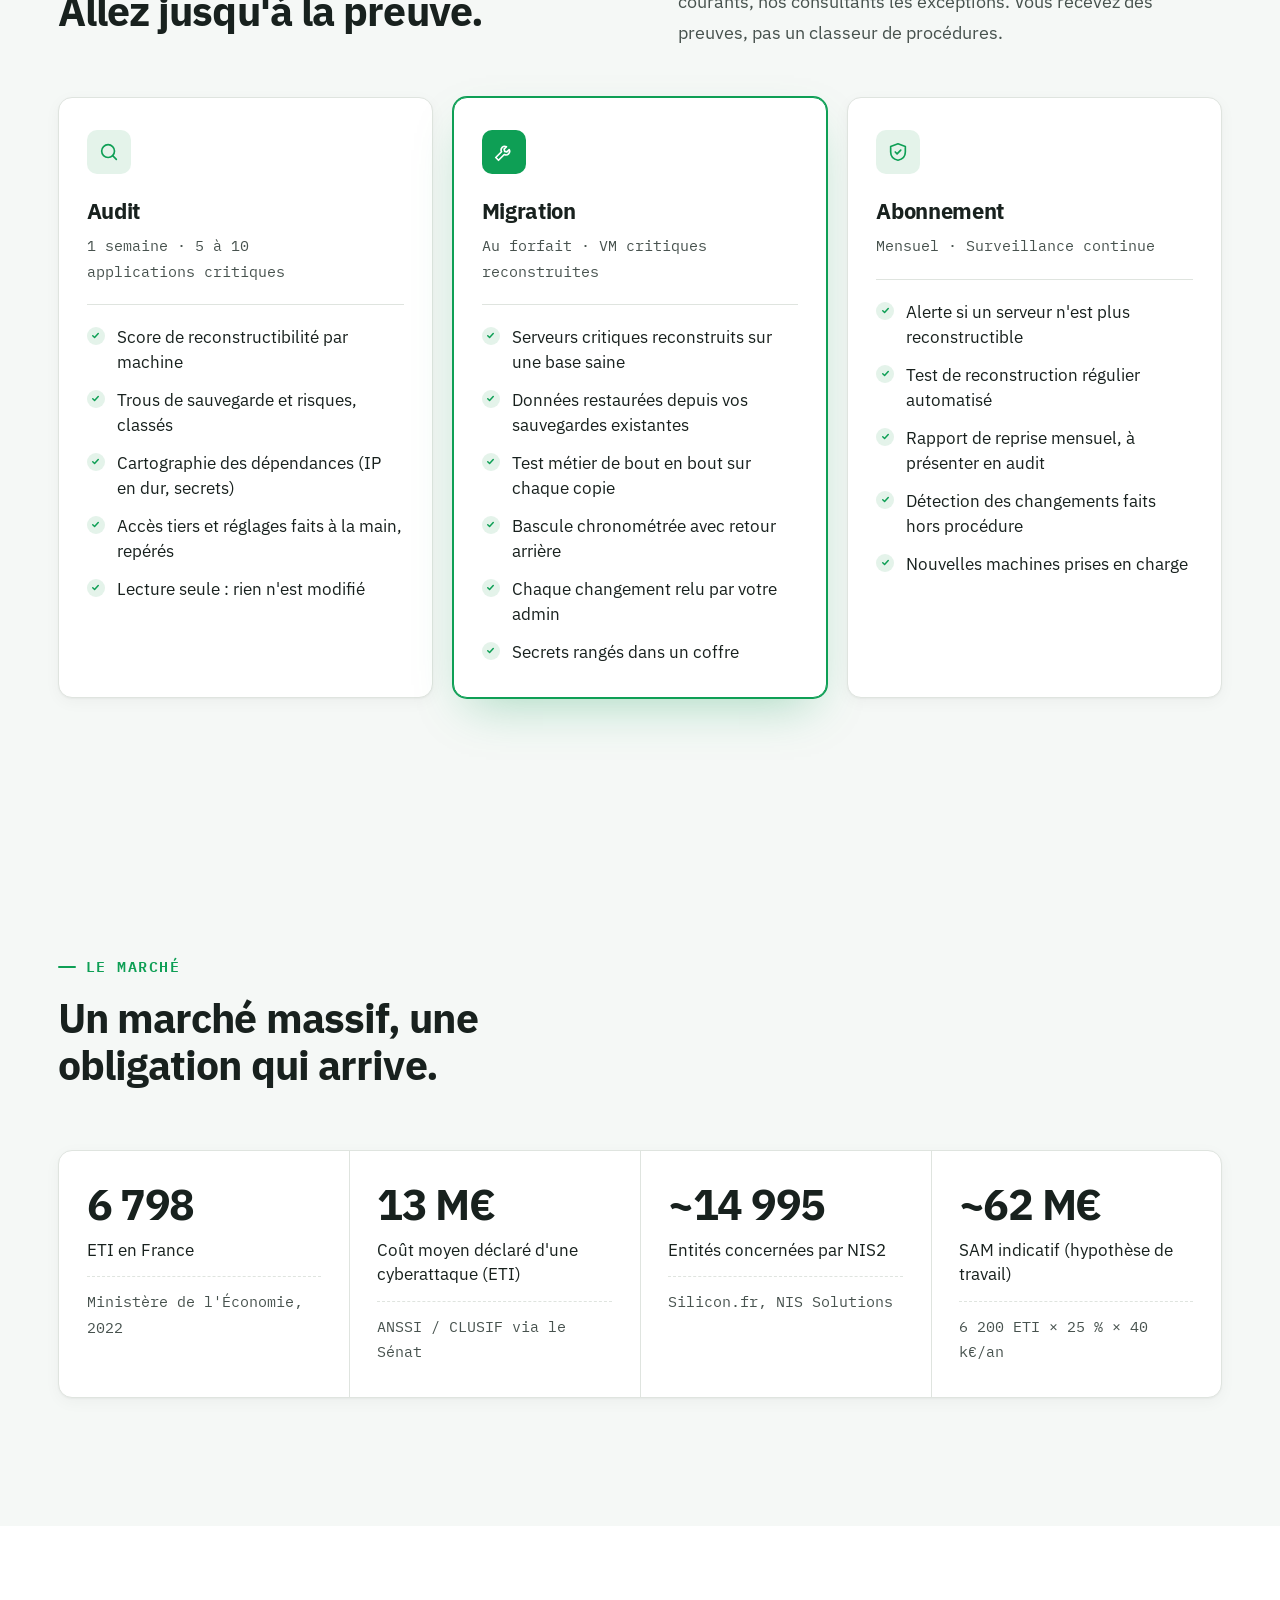
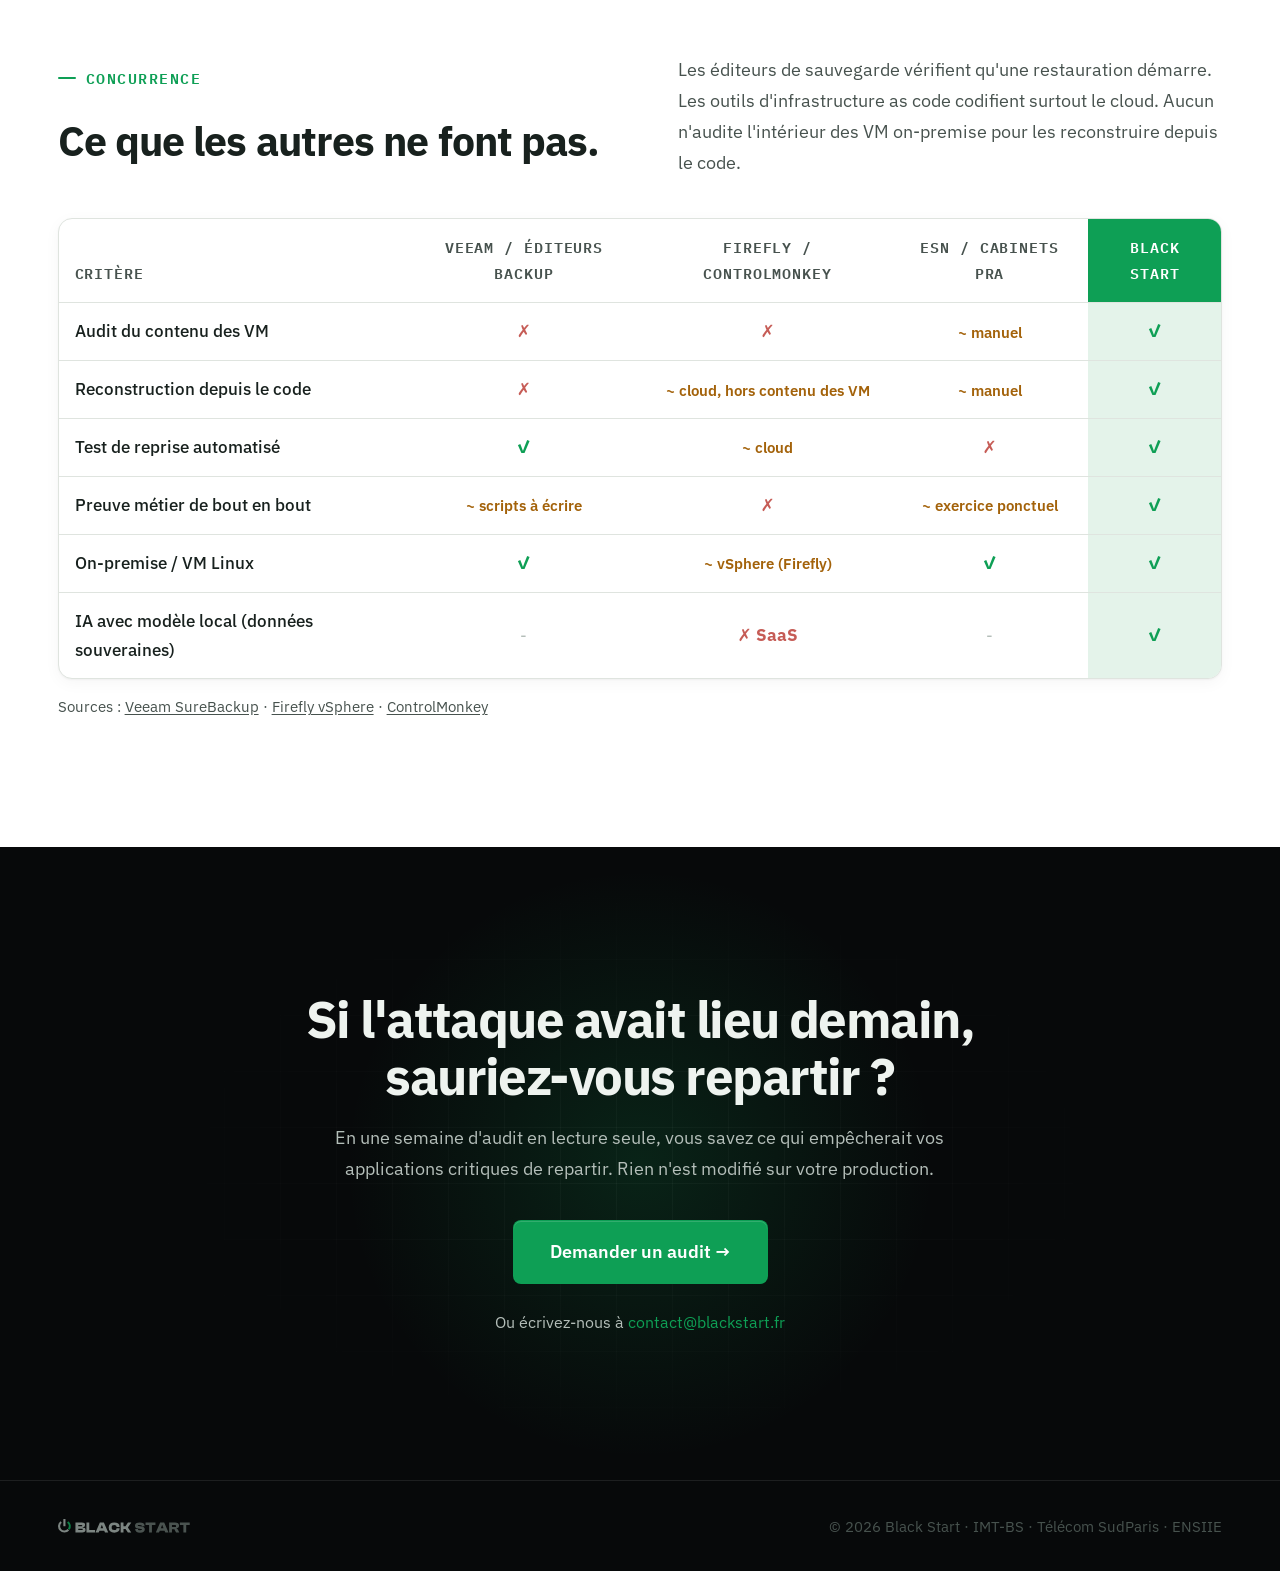
==== commit ac574e16: "apagnan" ====
--- a/landing/index.html
+++ b/landing/index.html
@@ -3,71 +3,233 @@
 <head>
 <meta charset="utf-8">
 <meta name="viewport" content="width=device-width, initial-scale=1">
-<title>Black Start — Quand tout s'arrête, prouvez que vous savez repartir</title>
-<meta name="description" content="Black Start audite vos serveurs, reconstruit vos machines depuis le code et la sauvegarde, et prouve que votre activité peut réellement repartir.">
+<title>Black Start · Après une cyberattaque, prouvez que vous savez repartir</title>
+<meta name="description" content="Après une cyberattaque ou une panne, Black Start reconstruit vos serveurs critiques sur une base saine, depuis le code et vos sauvegardes, et prouve que votre activité repart.">
 
 <!-- Polices -->
 <link rel="preconnect" href="https://fonts.googleapis.com">
 <link rel="preconnect" href="https://fonts.gstatic.com" crossorigin>
 <link href="https://fonts.googleapis.com/css2?family=IBM+Plex+Sans:wght@400;500;600;700&family=IBM+Plex+Mono:wght@400;500;600&display=swap" rel="stylesheet">
 
+<script>document.documentElement.classList.add('js');setTimeout(()=>document.documentElement.classList.add('pret'),3000);</script>
 <style>
 /* ═══════════════════════════════════════════════════════════════
-   DESIGN SYSTEM — Black Start Landing Page
+   DESIGN SYSTEM · Black Start Landing Page
    ═══════════════════════════════════════════════════════════════ */
 
 :root {
   /* Palette */
   --noir:    #07090A;
+  --noir-2:  #0d1211;
   --encre:   #18211e;
-  --gris:    #5b6662;
-  --gris-l:  #9aa5a0;
-  --ligne:   #d9ddd6;
+  --gris:    #47524e;
+  --gris-l:  #b4beb9;
+  --ligne:   #dfe4df;
   --papier:  #EEF3EF;
-  --surface: #F7FAF8;
+  --surface: #F5F8F6;
   --blanc:   #ffffff;
   --vert:    #0E9F55;
   --vert-vif:#14C267;
-  --vert-bg: #e2f1e7;
+  --vert-bg: #e4f3ea;
   --vert-sombre: #064a28;
-  --bleu:    #1d4fa3;
   --rouge:   #b3261e;
-  --rouge-bg:#f6e0de;
+  --rouge-bg:#f8e6e4;
   --orange:  #a3620a;
-  --orange-bg:#f7ebd6;
+
+  --filet-sombre: rgba(255,255,255,.09);
+  --carte-sombre: rgba(255,255,255,.035);
 
   /* Typo */
   --sans:  "IBM Plex Sans", system-ui, -apple-system, "Segoe UI", sans-serif;
   --mono:  "IBM Plex Mono", ui-monospace, "SFMono-Regular", Menlo, monospace;
 
   /* Espacements */
-  --section-y: clamp(64px, 10vw, 120px);
-  --gutter:    clamp(16px, 4vw, 32px);
-  --max-w:     1120px;
+  --section-y: clamp(72px, 10vw, 128px);
+  --gutter:    clamp(16px, 4.5vw, 64px);
+  --max-w:     1440px;
+  --r:         12px;
+
+  --ombre: 0 1px 2px rgba(7,9,10,.04), 0 4px 16px rgba(7,9,10,.04);
+  --ombre-h: 0 2px 4px rgba(7,9,10,.05), 0 14px 32px rgba(7,9,10,.08);
 }
 
 /* Reset */
 *, *::before, *::after { box-sizing: border-box; margin: 0; padding: 0; }
-html { scroll-behavior: smooth; }
+html { font-size: 17px; scroll-behavior: smooth; scroll-padding-top: 72px; }
+@media (min-width: 1440px) { html { font-size: 18px; } }
 body {
   font-family: var(--sans);
-  font-size: 16px;
-  line-height: 1.65;
+  font-size: 1rem;
+  line-height: 1.7;
   color: var(--encre);
   background: var(--blanc);
   -webkit-font-smoothing: antialiased;
-}
+  text-rendering: optimizeLegibility;
+}
+::selection { background: var(--vert-vif); color: var(--noir); }
 img, svg { display: block; max-width: 100%; }
 a { color: var(--vert); text-decoration: none; transition: color .15s; }
 a:hover { color: var(--vert-vif); }
+:focus-visible { outline: 2px solid var(--vert-vif); outline-offset: 3px; border-radius: 4px; }
+h1, h2, h3 { text-wrap: balance; }
+p { text-wrap: pretty; }
 
 /* Utilitaires */
 .wrap { max-width: var(--max-w); margin: 0 auto; padding-inline: var(--gutter); }
 .section { padding-block: var(--section-y); }
-.accent { color: var(--vert); }
-.muted  { color: var(--gris); }
-.mono   { font-family: var(--mono); }
-.num    { font-variant-numeric: tabular-nums; }
+.ico {
+  width: 22px; height: 22px;
+  fill: none; stroke: currentColor; stroke-width: 1.8;
+  stroke-linecap: round; stroke-linejoin: round;
+}
+
+
+/* ═══════════════════════════════════════════════════════════════
+   NAV
+   ═══════════════════════════════════════════════════════════════ */
+
+.nav {
+  position: fixed;
+  top: 0; left: 0; right: 0;
+  z-index: 100;
+  background: rgba(7,9,10,.72);
+  backdrop-filter: blur(14px) saturate(140%);
+  -webkit-backdrop-filter: blur(14px) saturate(140%);
+  border-bottom: 1px solid transparent;
+  padding: 0 var(--gutter);
+  transition: background .3s, border-color .3s;
+}
+.nav.scrolled { background: rgba(7,9,10,.92); border-bottom-color: var(--filet-sombre); }
+.nav-inner {
+  max-width: var(--max-w);
+  margin: 0 auto;
+  display: flex;
+  align-items: center;
+  justify-content: space-between;
+  height: 64px;
+}
+.nav-logo { height: 24px; width: auto; }
+.nav-links {
+  display: flex;
+  align-items: center;
+  gap: 28px;
+  list-style: none;
+}
+.nav-links a:not(.btn) {
+  color: var(--gris-l);
+  font-size: 0.95rem;
+  font-weight: 500;
+  position: relative;
+}
+.nav-links a:not(.btn):hover { color: var(--papier); }
+.nav .btn { padding: 9px 18px; font-size: 0.95rem; }
+
+.nav-toggle { display: none; background: none; border: none; cursor: pointer; padding: 8px; }
+.nav-toggle span { display: block; width: 22px; height: 2px; background: var(--papier); margin: 5px 0; border-radius: 2px; transition: .2s; }
+
+@media (max-width: 860px) {
+  .nav-toggle { display: block; }
+  .nav-links {
+    position: absolute;
+    top: 64px;
+    left: 0; right: 0;
+    background: rgba(7,9,10,.97);
+    border-bottom: 1px solid var(--filet-sombre);
+    flex-direction: column;
+    align-items: stretch;
+    padding: 12px var(--gutter) 20px;
+    gap: 4px;
+    display: none;
+  }
+  .nav-links a:not(.btn) { display: block; padding: 10px 0; font-size: 1rem; }
+  .nav-links .btn { justify-content: center; margin-top: 8px; }
+  .nav-links.open { display: flex; }
+}
+
+
+/* ═══════════════════════════════════════════════════════════════
+   BOUTONS
+   ═══════════════════════════════════════════════════════════════ */
+
+.btn {
+  display: inline-flex;
+  align-items: center;
+  gap: 8px;
+  padding: 14px 28px;
+  border-radius: 8px;
+  font-weight: 600;
+  font-size: 1rem;
+  cursor: pointer;
+  border: 1px solid transparent;
+  transition: background .2s, border-color .2s, color .2s, transform .2s, box-shadow .2s;
+  text-decoration: none;
+}
+.btn-primary {
+  background: var(--vert);
+  color: var(--blanc);
+  box-shadow: 0 0 0 0 rgba(20,194,103,0), inset 0 1px 0 rgba(255,255,255,.15);
+}
+.btn-primary:hover {
+  background: var(--vert-vif);
+  color: var(--noir);
+  transform: translateY(-1px);
+  box-shadow: 0 8px 24px -6px rgba(20,194,103,.55), inset 0 1px 0 rgba(255,255,255,.2);
+}
+.btn-outline {
+  background: rgba(255,255,255,.03);
+  color: var(--papier);
+  border-color: rgba(255,255,255,.18);
+}
+.btn-outline:hover { border-color: var(--vert-vif); color: var(--vert-vif); background: rgba(20,194,103,.06); }
+
+
+/* ═══════════════════════════════════════════════════════════════
+   TITRES DE SECTION
+   ═══════════════════════════════════════════════════════════════ */
+
+.section-intro { max-width: 46em; }
+.section-intro p { max-width: 38em; }
+@media (min-width: 1024px) {
+  .section-intro {
+    max-width: none;
+    display: grid;
+    grid-template-columns: minmax(0, 1fr) minmax(0, 1fr);
+    column-gap: clamp(40px, 6vw, 96px);
+    align-items: end;
+  }
+  .section-intro .eyebrow { grid-column: 1; }
+  .section-intro h2 { grid-column: 1; margin-bottom: 0; }
+  .section-intro p { grid-column: 2; grid-row: 1 / span 2; align-self: end; }
+}
+.section-intro h2 {
+  font-size: clamp(1.75rem, 3.2vw, 2.75rem);
+  font-weight: 700;
+  letter-spacing: -.022em;
+  line-height: 1.15;
+  margin-bottom: 14px;
+}
+.section-intro p {
+  color: var(--gris);
+  font-size: 1.08rem;
+}
+.eyebrow {
+  display: inline-flex;
+  align-items: center;
+  gap: 10px;
+  font-family: var(--mono);
+  font-size: 0.88rem;
+  font-weight: 600;
+  letter-spacing: .1em;
+  text-transform: uppercase;
+  color: var(--vert);
+  margin-bottom: 14px;
+}
+.eyebrow::before {
+  content: "";
+  width: 18px; height: 2px;
+  background: currentColor;
+  border-radius: 2px;
+}
 
 
 /* ═══════════════════════════════════════════════════════════════
@@ -79,419 +241,347 @@
   background: var(--noir);
   color: var(--papier);
   overflow: hidden;
-  padding: clamp(100px, 15vw, 180px) 0 clamp(80px, 12vw, 140px);
+  padding: clamp(128px, 16vw, 200px) 0 clamp(72px, 10vw, 112px);
 }
 .hero::before {
   content: "";
   position: absolute; inset: 0;
+  background-image:
+    linear-gradient(rgba(255,255,255,.045) 1px, transparent 1px),
+    linear-gradient(90deg, rgba(255,255,255,.045) 1px, transparent 1px);
+  background-size: 56px 56px;
+  -webkit-mask-image: radial-gradient(75% 70% at 70% 30%, #000 0%, transparent 75%);
+          mask-image: radial-gradient(75% 70% at 70% 30%, #000 0%, transparent 75%);
+  pointer-events: none;
+}
+.hero::after {
+  content: "";
+  position: absolute; inset: 0;
   background:
-    radial-gradient(60% 70% at 75% 20%, rgba(14,159,85,.12) 0%, transparent 70%),
-    radial-gradient(40% 50% at 20% 80%, rgba(14,159,85,.06) 0%, transparent 60%);
+    radial-gradient(50% 60% at 80% 15%, rgba(20,194,103,.16) 0%, transparent 70%),
+    radial-gradient(40% 50% at 10% 90%, rgba(14,159,85,.08) 0%, transparent 60%);
   pointer-events: none;
 }
 .hero .wrap { position: relative; z-index: 1; }
-.hero-logo { width: clamp(200px, 35vw, 380px); margin-bottom: 40px; }
+.hero .eyebrow { color: var(--vert-vif); margin-bottom: 28px; }
 .hero h1 {
-  font-size: clamp(2rem, 5vw, 3.5rem);
+  font-size: clamp(2.3rem, 6vw, 4.25rem);
   font-weight: 700;
-  line-height: 1.15;
+  line-height: 1.04;
+  letter-spacing: -.035em;
+  max-width: 18em;
+  margin-bottom: 28px;
+}
+.hero h1 .vert {
+  background: linear-gradient(90deg, var(--vert-vif), #7df0b0);
+  -webkit-background-clip: text;
+          background-clip: text;
+  color: transparent;
+}
+.hero-sub {
+  font-size: clamp(1.05rem, 1.8vw, 1.22rem);
+  line-height: 1.6;
+  color: var(--gris-l);
+  max-width: 46em;
+  margin-bottom: 40px;
+}
+.hero-cta {
+  display: flex;
+  gap: 12px;
+  flex-wrap: wrap;
+}
+
+.hero-stats {
+  display: grid;
+  grid-template-columns: repeat(4, 1fr);
+  margin-top: clamp(56px, 8vw, 88px);
+  border: 1px solid var(--filet-sombre);
+  border-radius: var(--r);
+  background: rgba(7,9,10,.5);
+  backdrop-filter: blur(4px);
+}
+.hero-stat {
+  padding: 24px 24px 22px;
+  border-left: 1px solid var(--filet-sombre);
+}
+.hero-stat:first-child { border-left: 0; }
+.hero-stat .big {
+  font-size: clamp(1.7rem, 3vw, 2.3rem);
+  font-weight: 700;
   letter-spacing: -.02em;
-  max-width: 18em;
+  line-height: 1;
+  color: var(--blanc);
+  font-variant-numeric: tabular-nums;
+}
+.hero-stat .label {
+  font-family: var(--mono);
+  font-size: 0.88rem;
+  letter-spacing: .03em;
+  color: var(--gris-l);
+  margin-top: 10px;
+}
+@media (max-width: 760px) {
+  .hero-stats { grid-template-columns: 1fr 1fr; }
+  .hero-stat:nth-child(3) { border-left: 0; }
+  .hero-stat:nth-child(n+3) { border-top: 1px solid var(--filet-sombre); }
+}
+
+
+/* ═══════════════════════════════════════════════════════════════
+   PROBLÈME
+   ═══════════════════════════════════════════════════════════════ */
+
+.probleme { background: var(--surface); }
+.probleme-grid {
+  display: grid;
+  grid-template-columns: repeat(auto-fit, minmax(260px, 1fr));
+  gap: 20px;
+  margin-top: 48px;
+}
+.probleme-card {
+  background: var(--blanc);
+  border: 1px solid var(--ligne);
+  border-radius: var(--r);
+  padding: 30px 28px;
+  box-shadow: var(--ombre);
+  transition: box-shadow .25s, transform .25s, border-color .25s;
+}
+.probleme-card:hover { box-shadow: var(--ombre-h); transform: translateY(-2px); border-color: #e9c9c5; }
+.probleme-card .icon {
+  width: 44px;
+  height: 44px;
+  background: var(--rouge-bg);
+  color: var(--rouge);
+  border-radius: 10px;
+  display: grid;
+  place-items: center;
   margin-bottom: 20px;
 }
-.hero h1 .vert { color: var(--vert-vif); }
-.hero-sub {
-  font-size: clamp(1.05rem, 2vw, 1.25rem);
+.probleme-card h3 {
+  font-size: 1.12rem;
+  font-weight: 600;
+  letter-spacing: -.01em;
+  margin-bottom: 8px;
+}
+.probleme-card p {
+  color: var(--gris);
+  font-size: 1rem;
+}
+
+
+/* ═══════════════════════════════════════════════════════════════
+   COMMENT ÇA MARCHE · Étapes
+   ═══════════════════════════════════════════════════════════════ */
+
+.etapes-grid {
+  position: relative;
+  display: grid;
+  grid-template-columns: repeat(4, 1fr);
+  gap: 20px;
+  margin-top: 56px;
+}
+.etapes-grid::before {
+  content: "";
+  position: absolute;
+  top: 21px; left: 22px; right: calc(25% - 30px);
+  height: 2px;
+  background: repeating-linear-gradient(90deg, var(--vert) 0 6px, transparent 6px 12px);
+  opacity: .35;
+}
+.etape { position: relative; }
+.etape-num {
+  position: relative;
+  display: inline-grid;
+  place-items: center;
+  width: 44px; height: 44px;
+  border-radius: 50%;
+  background: var(--blanc);
+  border: 2px solid var(--vert);
+  color: var(--vert);
+  font-family: var(--mono);
+  font-size: 0.95rem;
+  font-weight: 600;
+  margin-bottom: 22px;
+  box-shadow: 0 0 0 6px var(--blanc);
+}
+.etape:last-child .etape-num { background: var(--vert); color: var(--blanc); }
+.etape h3 {
+  font-size: 1.08rem;
+  font-weight: 600;
+  letter-spacing: -.01em;
+  margin-bottom: 8px;
+}
+.etape p {
+  font-size: 1rem;
+  color: var(--gris);
+}
+@media (max-width: 960px) {
+  .etapes-grid { grid-template-columns: 1fr 1fr; gap: 40px 28px; }
+  .etapes-grid::before { display: none; }
+}
+@media (max-width: 560px) {
+  .etapes-grid { grid-template-columns: 1fr; gap: 0; }
+  .etape { padding: 0 0 32px 64px; }
+  .etape::before {
+    content: "";
+    position: absolute;
+    left: 21px; top: 44px; bottom: 0;
+    width: 2px;
+    background: repeating-linear-gradient(180deg, var(--vert) 0 6px, transparent 6px 12px);
+    opacity: .35;
+  }
+  .etape:last-child::before { display: none; }
+  .etape-num { position: absolute; left: 0; top: 0; }
+  .etape h3 { padding-top: 10px; }
+}
+
+
+/* ═══════════════════════════════════════════════════════════════
+   PREUVE (démo chiffrée)
+   ═══════════════════════════════════════════════════════════════ */
+
+.preuve {
+  position: relative;
+  background: var(--noir);
+  color: var(--papier);
+  overflow: hidden;
+}
+.preuve::before {
+  content: "";
+  position: absolute; inset: 0;
+  background: radial-gradient(60% 50% at 50% 0%, rgba(20,194,103,.10) 0%, transparent 70%);
+  pointer-events: none;
+}
+.preuve .wrap { position: relative; }
+.preuve .eyebrow { color: var(--vert-vif); }
+.preuve .section-intro p { color: var(--gris-l); }
+
+.preuve-grid {
+  display: grid;
+  grid-template-columns: repeat(auto-fit, minmax(230px, 1fr));
+  gap: 16px;
+  margin-top: 48px;
+}
+.preuve-card {
+  position: relative;
+  background: var(--carte-sombre);
+  border: 1px solid var(--filet-sombre);
+  border-radius: var(--r);
+  padding: 28px 26px;
+  overflow: hidden;
+  transition: border-color .25s, background .25s;
+}
+.preuve-card::before {
+  content: "";
+  position: absolute;
+  top: 0; left: 26px;
+  width: 32px; height: 2px;
+  background: var(--vert-vif);
+}
+.preuve-card:hover { border-color: rgba(20,194,103,.35); background: rgba(20,194,103,.04); }
+.preuve-card .big {
+  font-size: clamp(2.2rem, 4vw, 2.8rem);
+  font-weight: 700;
+  letter-spacing: -.03em;
+  color: var(--blanc);
+  line-height: 1;
+  font-variant-numeric: tabular-nums;
+}
+.preuve-card .unit {
+  font-family: var(--mono);
+  font-size: 0.9rem;
+  letter-spacing: .03em;
+  color: var(--vert-vif);
+  margin-top: 10px;
+}
+.preuve-card .desc {
+  font-size: 0.95rem;
   color: var(--gris-l);
-  max-width: 42em;
-  margin-bottom: 36px;
-}
-.hero-cta {
-  display: inline-flex;
-  gap: 16px;
+  margin-top: 14px;
+  line-height: 1.55;
+}
+
+.preuve-bar {
+  margin-top: 16px;
+  background: var(--carte-sombre);
+  border: 1px solid var(--filet-sombre);
+  border-radius: var(--r);
+  padding: 28px 26px;
+}
+.preuve-bar h3 {
+  font-size: 1rem;
+  font-weight: 600;
+  margin-bottom: 18px;
+}
+.timeline {
+  display: flex;
+  height: 44px;
+  gap: 3px;
+}
+.timeline span {
+  border-radius: 6px;
+  display: flex;
+  align-items: center;
+  justify-content: center;
+  font-family: var(--mono);
+  font-size: 0.88rem;
+  font-weight: 600;
+  color: var(--blanc);
+  white-space: nowrap;
+  overflow: hidden;
+  text-overflow: clip;
+  padding-inline: 6px;
+  min-width: 0;
+}
+.tl-legend {
+  display: flex;
   flex-wrap: wrap;
-}
-.btn {
+  gap: 8px 22px;
+  margin-top: 16px;
+  font-size: 0.9rem;
+  color: var(--gris-l);
+  font-variant-numeric: tabular-nums;
+}
+.tl-legend span {
   display: inline-flex;
   align-items: center;
   gap: 8px;
-  padding: 14px 32px;
-  border-radius: 6px;
-  font-weight: 600;
-  font-size: 1rem;
-  cursor: pointer;
-  border: none;
-  transition: all .2s;
-  text-decoration: none;
-}
-.btn-primary {
-  background: var(--vert);
-  color: var(--blanc);
-}
-.btn-primary:hover { background: var(--vert-vif); color: var(--blanc); }
-.btn-outline {
-  background: transparent;
-  color: var(--papier);
-  border: 1.5px solid var(--gris);
-}
-.btn-outline:hover { border-color: var(--vert-vif); color: var(--vert-vif); }
-
-/* Stat pills dans le hero */
-.hero-stats {
-  display: flex;
-  gap: 32px;
-  flex-wrap: wrap;
-  margin-top: 56px;
-  padding-top: 32px;
-  border-top: 1px solid rgba(255,255,255,.1);
-}
-.hero-stat .big {
-  font-size: 2.2rem;
-  font-weight: 700;
-  line-height: 1;
-  color: var(--vert-vif);
-  font-variant-numeric: tabular-nums;
-}
-.hero-stat .label {
-  font-size: .88rem;
-  color: var(--gris-l);
-  margin-top: 4px;
-}
-
-/* ═══════════════════════════════════════════════════════════════
-   PROBLÈME
-   ═══════════════════════════════════════════════════════════════ */
-
-.probleme { background: var(--surface); }
-.probleme-grid {
-  display: grid;
-  grid-template-columns: repeat(auto-fit, minmax(280px, 1fr));
-  gap: 32px;
-  margin-top: 40px;
-}
-.probleme-card {
-  background: var(--blanc);
-  border: 1px solid var(--ligne);
-  border-radius: 8px;
-  padding: 28px;
-}
-.probleme-card .icon {
-  width: 48px;
-  height: 48px;
-  background: var(--rouge-bg);
-  border-radius: 8px;
-  display: flex;
-  align-items: center;
-  justify-content: center;
-  font-size: 1.4rem;
-  margin-bottom: 16px;
-}
-.probleme-card h3 {
-  font-size: 1.1rem;
-  font-weight: 600;
-  margin-bottom: 8px;
-}
-.probleme-card p {
-  color: var(--gris);
-  font-size: .95rem;
-}
-
-.section-intro {
-  max-width: 42em;
-}
-.section-intro h2 {
-  font-size: clamp(1.6rem, 3.5vw, 2.2rem);
-  font-weight: 700;
-  letter-spacing: -.01em;
-  line-height: 1.2;
-  margin-bottom: 12px;
-}
-.section-intro p {
-  color: var(--gris);
-  font-size: 1.05rem;
-}
-.eyebrow {
-  font-family: var(--mono);
-  font-size: .78rem;
-  font-weight: 600;
-  letter-spacing: .08em;
-  text-transform: uppercase;
-  color: var(--vert);
-  margin-bottom: 8px;
-}
-
-
-/* ═══════════════════════════════════════════════════════════════
-   COMMENT ÇA MARCHE — Étapes
-   ═══════════════════════════════════════════════════════════════ */
-
-.etapes-grid {
-  display: grid;
-  grid-template-columns: repeat(auto-fit, minmax(230px, 1fr));
-  gap: 24px;
-  margin-top: 48px;
-}
-.etape {
-  position: relative;
-  padding: 32px 24px;
-  border-radius: 8px;
-  border: 1px solid var(--ligne);
-  background: var(--surface);
-}
-.etape-num {
-  font-family: var(--mono);
-  font-size: 2.4rem;
-  font-weight: 700;
-  color: var(--vert);
-  line-height: 1;
-  margin-bottom: 12px;
-}
-.etape h3 {
-  font-size: 1.05rem;
-  font-weight: 600;
-  margin-bottom: 8px;
-}
-.etape p {
-  font-size: .92rem;
-  color: var(--gris);
-}
-
-
-/* ═══════════════════════════════════════════════════════════════
-   PREUVE (démo chiffrée)
-   ═══════════════════════════════════════════════════════════════ */
-
-.preuve { background: var(--noir); color: var(--papier); }
-.preuve .eyebrow { color: var(--vert-vif); }
-.preuve .section-intro p { color: var(--gris-l); }
-
-.preuve-grid {
-  display: grid;
-  grid-template-columns: repeat(auto-fit, minmax(240px, 1fr));
-  gap: 24px;
-  margin-top: 48px;
-}
-.preuve-card {
-  background: rgba(255,255,255,.05);
-  border: 1px solid rgba(255,255,255,.1);
-  border-radius: 8px;
-  padding: 28px;
-}
-.preuve-card .big {
-  font-size: 2.4rem;
-  font-weight: 700;
-  color: var(--vert-vif);
-  line-height: 1;
-  font-variant-numeric: tabular-nums;
-}
-.preuve-card .unit {
-  font-size: 1rem;
-  color: var(--gris-l);
-  margin-top: 6px;
-}
-.preuve-card .desc {
-  font-size: .9rem;
-  color: var(--gris-l);
-  margin-top: 12px;
-  line-height: 1.5;
-}
-
-.preuve-bar {
-  margin-top: 48px;
-  background: rgba(255,255,255,.05);
-  border: 1px solid rgba(255,255,255,.1);
-  border-radius: 8px;
-  padding: 28px;
-}
-.preuve-bar h3 {
-  font-size: 1rem;
-  font-weight: 600;
-  margin-bottom: 16px;
-}
-.timeline {
-  display: flex;
-  height: 32px;
-  gap: 2px;
-  border-radius: 4px;
-  overflow: hidden;
-}
-.timeline span {
-  border-radius: 2px;
-  display: flex;
-  align-items: center;
-  justify-content: center;
-  font-size: .72rem;
-  font-weight: 600;
-  color: var(--blanc);
-  white-space: nowrap;
-  padding-inline: 6px;
-}
-.tl-legend {
-  display: flex;
-  flex-wrap: wrap;
-  gap: 6px 20px;
-  margin-top: 12px;
-  font-size: .85rem;
-  color: var(--gris-l);
-}
-.tl-legend span {
-  display: inline-flex;
-  gap: 6px;
 }
 .tl-legend .dot {
   width: 10px;
   height: 10px;
-  border-radius: 2px;
+  border-radius: 3px;
   display: inline-block;
-  margin-top: 4px;
   flex-shrink: 0;
 }
-
-
-/* ═══════════════════════════════════════════════════════════════
-   OFFRE
-   ═══════════════════════════════════════════════════════════════ */
-
-.offre { background: var(--surface); }
-.offre-grid {
-  display: grid;
-  grid-template-columns: repeat(auto-fit, minmax(300px, 1fr));
-  gap: 24px;
-  margin-top: 48px;
-}
-.offre-card {
-  background: var(--blanc);
-  border: 1px solid var(--ligne);
-  border-radius: 10px;
-  padding: 36px 28px;
-  position: relative;
+@media (max-width: 640px) {
+  .timeline span { font-size: 0; padding: 0; }
+}
+
+/* Capture du rapport */
+.capture {
+  margin-top: 16px;
+  border-radius: var(--r);
+  border: 1px solid var(--filet-sombre);
+  background: #f3f3f0;
   overflow: hidden;
-}
-.offre-card.featured {
-  border-color: var(--vert);
-  box-shadow: 0 0 0 1px var(--vert);
-}
-.offre-card.featured::before {
-  content: "Le plus demandé";
-  position: absolute;
-  top: 0; left: 0; right: 0;
-  background: var(--vert);
-  color: var(--blanc);
-  font-size: .78rem;
-  font-weight: 600;
-  text-align: center;
-  padding: 4px;
-  letter-spacing: .04em;
-  text-transform: uppercase;
-}
-.offre-card.featured { padding-top: 52px; }
-.offre-card h3 {
-  font-size: 1.25rem;
-  font-weight: 700;
-  margin-bottom: 6px;
-}
-.offre-card .offre-desc {
-  color: var(--gris);
-  font-size: .95rem;
-  margin-bottom: 20px;
-}
-.offre-card ul {
-  list-style: none;
-  padding: 0;
-  display: grid;
-  gap: 10px;
-}
-.offre-card li {
+  box-shadow: 0 30px 80px -20px rgba(0,0,0,.6);
+}
+.capture-bar {
   display: flex;
-  gap: 10px;
-  font-size: .92rem;
-  align-items: start;
-}
-.offre-card li::before {
-  content: "✓";
-  color: var(--vert);
-  font-weight: 700;
-  flex-shrink: 0;
-}
-
-
-/* ═══════════════════════════════════════════════════════════════
-   FONCTIONNEMENT (organisation)
-   ═══════════════════════════════════════════════════════════════ */
-
-.fonctionnement-grid {
-  display: grid;
-  grid-template-columns: 1fr 1fr;
-  gap: 48px;
-  margin-top: 48px;
-  align-items: start;
-}
-.fonctionnement-texte h3 {
-  font-size: 1.15rem;
-  font-weight: 600;
-  margin-bottom: 8px;
-  margin-top: 24px;
-}
-.fonctionnement-texte h3:first-child { margin-top: 0; }
-.fonctionnement-texte p {
-  font-size: .95rem;
-  color: var(--gris);
-}
-.fonctionnement-schema {
-  background: var(--surface);
-  border: 1px solid var(--ligne);
-  border-radius: 10px;
-  padding: 28px;
-}
-.fonctionnement-schema pre {
-  font-family: var(--mono);
-  font-size: .82rem;
-  line-height: 1.7;
-  color: var(--encre);
-  white-space: pre-wrap;
-  overflow-x: auto;
-}
-
-@media (max-width: 768px) {
-  .fonctionnement-grid { grid-template-columns: 1fr; }
-}
-
-
-/* ═══════════════════════════════════════════════════════════════
-   MARCHÉ / CONTEXTE
-   ═══════════════════════════════════════════════════════════════ */
-
-.marche { background: var(--surface); }
-.marche-stats {
-  display: grid;
-  grid-template-columns: repeat(auto-fit, minmax(220px, 1fr));
-  gap: 24px;
-  margin-top: 48px;
-}
-.marche-stat {
-  text-align: center;
-  padding: 28px;
-  background: var(--blanc);
-  border: 1px solid var(--ligne);
-  border-radius: 8px;
-}
-.marche-stat .big {
-  font-size: 2.2rem;
-  font-weight: 700;
-  color: var(--vert);
-  line-height: 1;
-  font-variant-numeric: tabular-nums;
-}
-.marche-stat .label {
-  font-size: .9rem;
-  color: var(--gris);
-  margin-top: 6px;
-}
-.marche-stat .source {
-  font-size: .75rem;
-  color: var(--gris-l);
-  font-family: var(--mono);
-  margin-top: 8px;
+  gap: 6px;
+  padding: 11px 14px;
+  background: #1a201e;
+  border-bottom: 1px solid var(--filet-sombre);
+}
+.capture-bar i { width: 10px; height: 10px; border-radius: 50%; background: rgba(255,255,255,.16); }
+.capture-scroll { overflow-x: auto; }
+.capture img {
+  width: 100%;
+  min-width: 900px;
+  height: auto;
+  -webkit-mask-image: linear-gradient(180deg, #000 72%, transparent);
+          mask-image: linear-gradient(180deg, #000 72%, transparent);
 }
 
 
@@ -500,10 +590,19 @@
    ═══════════════════════════════════════════════════════════════ */
 
 .nis2-banner {
-  background: linear-gradient(135deg, var(--vert-sombre), #0a6b3a);
+  position: relative;
+  background: linear-gradient(120deg, var(--vert-sombre) 0%, #0a6b3a 60%, #0c7d44 100%);
   color: var(--blanc);
-  padding: 48px 0;
-}
+  padding: 52px 0;
+  overflow: hidden;
+}
+.nis2-banner::before {
+  content: "";
+  position: absolute; inset: 0;
+  background-image: repeating-linear-gradient(-45deg, rgba(255,255,255,.035) 0 2px, transparent 2px 14px);
+  pointer-events: none;
+}
+.nis2-banner .wrap { position: relative; }
 .nis2-inner {
   display: flex;
   gap: 32px;
@@ -512,18 +611,140 @@
 }
 .nis2-inner .tag {
   font-family: var(--mono);
-  font-size: .85rem;
+  font-size: 0.9rem;
   font-weight: 600;
-  background: rgba(255,255,255,.15);
-  padding: 6px 14px;
+  letter-spacing: .04em;
+  border: 1px solid rgba(255,255,255,.35);
+  background: rgba(255,255,255,.08);
+  padding: 7px 14px;
   border-radius: 999px;
   white-space: nowrap;
 }
 .nis2-inner p {
   flex: 1;
-  min-width: 280px;
-  font-size: 1.05rem;
-  line-height: 1.55;
+  min-width: 260px;
+  font-size: 1.08rem;
+  line-height: 1.6;
+  color: rgba(255,255,255,.88);
+}
+.nis2-inner strong { color: var(--blanc); }
+
+
+/* ═══════════════════════════════════════════════════════════════
+   OFFRE
+   ═══════════════════════════════════════════════════════════════ */
+
+.offre { background: var(--surface); }
+.offre-grid {
+  display: grid;
+  grid-template-columns: repeat(auto-fit, minmax(280px, 1fr));
+  gap: 20px;
+  margin-top: 48px;
+  align-items: stretch;
+}
+.offre-card {
+  background: var(--blanc);
+  border: 1px solid var(--ligne);
+  border-radius: 14px;
+  padding: 32px 28px;
+  position: relative;
+  box-shadow: var(--ombre);
+  transition: box-shadow .25s, transform .25s;
+}
+.offre-card:hover { box-shadow: var(--ombre-h); transform: translateY(-2px); }
+.offre-card.featured {
+  border-color: var(--vert);
+  box-shadow: 0 0 0 1px var(--vert), 0 20px 48px -16px rgba(14,159,85,.35);
+}
+.offre-ico {
+  width: 44px; height: 44px;
+  border-radius: 10px;
+  display: grid; place-items: center;
+  background: var(--vert-bg);
+  color: var(--vert);
+  margin-bottom: 18px;
+}
+.featured .offre-ico { background: var(--vert); color: var(--blanc); }
+.offre-card h3 {
+  font-size: 1.3rem;
+  font-weight: 700;
+  letter-spacing: -.015em;
+  margin-bottom: 4px;
+}
+.offre-card .offre-desc {
+  font-family: var(--mono);
+  color: var(--gris);
+  font-size: 0.88rem;
+  padding-bottom: 20px;
+  margin-bottom: 20px;
+  border-bottom: 1px solid var(--ligne);
+}
+.offre-card ul {
+  list-style: none;
+  display: grid;
+  gap: 12px;
+}
+.offre-card li {
+  display: flex;
+  gap: 12px;
+  font-size: 1rem;
+  line-height: 1.5;
+  align-items: start;
+}
+.offre-card li::before {
+  content: "";
+  flex-shrink: 0;
+  width: 18px; height: 18px;
+  margin-top: 2px;
+  border-radius: 50%;
+  background: var(--vert-bg) url("data:image/svg+xml,%3Csvg xmlns='http://www.w3.org/2000/svg' viewBox='0 0 24 24' fill='none' stroke='%230E9F55' stroke-width='3.2' stroke-linecap='round' stroke-linejoin='round'%3E%3Cpath d='m6 12.5 4 4 8-9'/%3E%3C/svg%3E") center / 11px no-repeat;
+}
+
+
+/* ═══════════════════════════════════════════════════════════════
+   MARCHÉ / CONTEXTE
+   ═══════════════════════════════════════════════════════════════ */
+
+.marche { background: var(--surface); }
+.marche-stats {
+  display: grid;
+  grid-template-columns: repeat(auto-fit, minmax(220px, 1fr));
+  gap: 0;
+  margin-top: 48px;
+  background: var(--blanc);
+  border: 1px solid var(--ligne);
+  border-radius: 14px;
+  box-shadow: var(--ombre);
+  overflow: hidden;
+}
+.marche-stat {
+  padding: 32px 28px;
+  border-right: 1px solid var(--ligne);
+  margin-right: -1px;
+  border-bottom: 1px solid var(--ligne);
+  margin-bottom: -1px;
+}
+.marche-stat .big {
+  font-size: clamp(2rem, 3.4vw, 2.5rem);
+  font-weight: 700;
+  letter-spacing: -.03em;
+  color: var(--encre);
+  line-height: 1;
+  font-variant-numeric: tabular-nums;
+}
+.marche-stat .label {
+  font-size: 1rem;
+  color: var(--encre);
+  margin-top: 12px;
+  line-height: 1.45;
+}
+.marche-stat .source {
+  font-size: 0.88rem;
+  color: var(--gris);
+  font-family: var(--mono);
+  margin-top: 14px;
+  padding-top: 12px;
+  border-top: 1px dashed var(--ligne);
 }
 
 
@@ -535,38 +756,47 @@
   margin-top: 40px;
   overflow-x: auto;
   border: 1px solid var(--ligne);
-  border-radius: 8px;
+  border-radius: 14px;
   background: var(--blanc);
+  box-shadow: var(--ombre);
 }
 .concurrence-table table {
   width: 100%;
+  min-width: 640px;
   border-collapse: collapse;
-  font-size: .92rem;
+  font-size: 1rem;
 }
 .concurrence-table th {
-  background: var(--surface);
-  text-align: left;
-  padding: 12px 16px;
-  font-size: .78rem;
+  text-align: center;
+  padding: 16px;
+  font-family: var(--mono);
+  font-size: 0.88rem;
   text-transform: uppercase;
   letter-spacing: .06em;
   color: var(--gris);
   font-weight: 600;
   border-bottom: 1px solid var(--ligne);
-}
+  vertical-align: bottom;
+}
+.concurrence-table th:first-child,
+.concurrence-table td:first-child { text-align: left; }
 .concurrence-table td {
-  padding: 12px 16px;
+  padding: 14px 16px;
   border-bottom: 1px solid var(--ligne);
-  vertical-align: top;
-}
+  text-align: center;
+}
+.concurrence-table td:first-child { font-weight: 500; }
 .concurrence-table tr:last-child td { border-bottom: 0; }
-.concurrence-table .bs-row {
-  background: var(--vert-bg);
-  font-weight: 600;
-}
+.concurrence-table tbody tr:hover td { background: var(--surface); }
+.concurrence-table th:last-child { background: var(--vert); color: var(--blanc) !important; }
+.concurrence-table td.bs-row { background: var(--vert-bg) !important; }
 .check { color: var(--vert); font-weight: 700; }
-.cross { color: var(--rouge); font-weight: 700; }
-.partial { color: var(--orange); font-weight: 700; }
+.cross { color: var(--rouge); font-weight: 700; opacity: .75; }
+.partial { color: var(--orange); font-weight: 600; font-size: .9rem; }
+.na { color: var(--gris-l); }
+.sources { margin-top: 14px; font-size: .9rem; color: var(--gris); }
+.sources a { color: var(--gris); text-decoration: underline; text-underline-offset: 2px; }
+.sources a:hover { color: var(--vert); }
 
 
 /* ═══════════════════════════════════════════════════════════════
@@ -574,26 +804,53 @@
    ═══════════════════════════════════════════════════════════════ */
 
 .cta-final {
+  position: relative;
   background: var(--noir);
   color: var(--papier);
   text-align: center;
-  padding: clamp(64px, 10vw, 120px) 0;
-}
+  padding: clamp(80px, 12vw, 144px) 0;
+  overflow: hidden;
+}
+.cta-final::before {
+  content: "";
+  position: absolute; inset: 0;
+  background-image:
+    linear-gradient(rgba(255,255,255,.04) 1px, transparent 1px),
+    linear-gradient(90deg, rgba(255,255,255,.04) 1px, transparent 1px);
+  background-size: 56px 56px;
+  -webkit-mask-image: radial-gradient(50% 60% at 50% 50%, #000 0%, transparent 80%);
+          mask-image: radial-gradient(50% 60% at 50% 50%, #000 0%, transparent 80%);
+}
+.cta-final::after {
+  content: "";
+  position: absolute;
+  left: 50%; top: 50%;
+  width: 640px; height: 640px;
+  transform: translate(-50%, -50%);
+  background: radial-gradient(circle, rgba(20,194,103,.14) 0%, transparent 65%);
+  pointer-events: none;
+}
+.cta-final .wrap { position: relative; z-index: 1; }
 .cta-final h2 {
-  font-size: clamp(1.6rem, 4vw, 2.4rem);
+  font-size: clamp(1.9rem, 4.6vw, 3rem);
   font-weight: 700;
-  line-height: 1.2;
-  margin-bottom: 16px;
+  letter-spacing: -.03em;
+  line-height: 1.1;
+  margin-bottom: 18px;
 }
 .cta-final p {
   color: var(--gris-l);
+  font-size: 1.08rem;
+  max-width: 34em;
+  margin: 0 auto 36px;
+}
+.cta-final .btn-primary {
   font-size: 1.05rem;
-  max-width: 36em;
-  margin: 0 auto 32px;
-}
-.cta-final .btn-primary {
-  font-size: 1.1rem;
-  padding: 16px 40px;
+  padding: 16px 36px;
+}
+.cta-final .cta-mail {
+  margin: 24px auto 0;
+  font-size: 0.95rem;
 }
 
 
@@ -602,10 +859,11 @@
    ═══════════════════════════════════════════════════════════════ */
 
 footer {
-  background: var(--encre);
-  color: var(--gris-l);
-  font-size: .85rem;
-  padding: 36px 0;
+  background: var(--noir);
+  border-top: 1px solid var(--filet-sombre);
+  color: var(--gris);
+  font-size: 0.9rem;
+  padding: 32px 0;
 }
 footer .wrap {
   display: flex;
@@ -615,80 +873,113 @@
   gap: 16px;
 }
 footer a { color: var(--vert-vif); }
-footer .footer-logo { width: 140px; opacity: .7; }
+footer .footer-logo { width: 132px; opacity: .8; }
 
 
 /* ═══════════════════════════════════════════════════════════════
-   NAV
+   ANIMATIONS
    ═══════════════════════════════════════════════════════════════ */
 
-.nav {
-  position: fixed;
-  top: 0; left: 0; right: 0;
-  z-index: 100;
-  background: rgba(7,9,10,.92);
-  backdrop-filter: blur(12px);
-  -webkit-backdrop-filter: blur(12px);
-  border-bottom: 1px solid rgba(255,255,255,.08);
-  padding: 0 var(--gutter);
-  transition: background .3s;
-}
-.nav-inner {
-  max-width: var(--max-w);
-  margin: 0 auto;
-  display: flex;
-  align-items: center;
-  justify-content: space-between;
-  height: 60px;
-}
-.nav-logo { height: 28px; }
-.nav-links {
-  display: flex;
-  align-items: center;
-  gap: 24px;
-  list-style: none;
-}
-.nav-links a {
-  color: var(--gris-l);
-  font-size: .88rem;
-  font-weight: 500;
-}
-.nav-links a:hover { color: var(--vert-vif); }
-.nav .btn { padding: 8px 20px; font-size: .88rem; }
-
-/* Mobile nav */
-.nav-toggle { display: none; background: none; border: none; cursor: pointer; padding: 8px; }
-.nav-toggle span { display: block; width: 22px; height: 2px; background: var(--papier); margin: 5px 0; transition: .2s; }
-
-@media (max-width: 768px) {
-  .nav-toggle { display: block; }
-  .nav-links {
-    position: absolute;
-    top: 60px;
-    left: 0; right: 0;
-    background: rgba(7,9,10,.96);
-    flex-direction: column;
-    padding: 20px;
-    gap: 16px;
-    display: none;
+@media (prefers-reduced-motion: no-preference) {
+  .js .fade-up {
+    opacity: 0;
+    transform: translateY(20px);
+    transition: opacity .7s cubic-bezier(.2,.7,.2,1), transform .7s cubic-bezier(.2,.7,.2,1);
+    transition-delay: var(--d, 0s);
   }
-  .nav-links.open { display: flex; }
-}
-
-
-/* ═══════════════════════════════════════════════════════════════
-   ANIMATIONS SIMPLES
-   ═══════════════════════════════════════════════════════════════ */
-
-@media (prefers-reduced-motion: no-preference) {
-  .fade-up {
-    opacity: 0;
-    transform: translateY(24px);
-    transition: opacity .6s ease, transform .6s ease;
+  .js .fade-up.visible {
+    opacity: 1;
+    transform: none;
   }
-  .fade-up.visible {
-    opacity: 1;
-    transform: translateY(0);
+  .hero .eyebrow, .hero h1, .hero-sub, .hero-cta, .hero-stats {
+    animation: monte .8s cubic-bezier(.2,.7,.2,1) both;
+  }
+  .hero h1      { animation-delay: .08s; }
+  .hero-sub     { animation-delay: .16s; }
+  .hero-cta     { animation-delay: .24s; }
+  .hero-stats   { animation-delay: .36s; }
+  @keyframes monte { from { opacity: 0; transform: translateY(16px); } }
+
+  /* ── Motion design ─────────────────────────────────────────── */
+
+  /* Chiffres masqués tant que le script ne les a pas mis à zéro */
+  .js:not(.pret) .hero-stat .big, .js:not(.pret) .preuve-card .big,
+  .js:not(.pret) .marche-stat .big, .js:not(.pret) .tl-clock { visibility: hidden; }
+
+  /* Hero : le vert s'allume une fois, la lueur de fond respire lentement */
+  .hero h1 .vert {
+    background-image: linear-gradient(90deg, #14C267 0%, #7df0b0 40%, #e3fff0 50%, #1f6b45 60%, #1f6b45 100%);
+    background-size: 250% 100%;
+    background-position: 100% 0;
+    animation: allume 1.8s cubic-bezier(.3,.6,.2,1) .5s forwards;
+  }
+  @keyframes allume { to { background-position: 0 0; } }
+  .hero::after { animation: respire 14s ease-in-out infinite alternate; }
+  @keyframes respire { to { transform: translate3d(-4%, 3%, 0) scale(1.08); } }
+
+  /* Chiffres : soulignement qui se trace sous chaque valeur */
+  .js .hero-stat, .js .preuve-card, .js .marche-stat { position: relative; }
+  .js .hero-stat::after {
+    content: "";
+    position: absolute; left: 24px; bottom: 0;
+    width: 40px; height: 2px;
+    background: var(--vert-vif);
+    transform: scaleX(0); transform-origin: left;
+    transition: transform .9s cubic-bezier(.2,.7,.2,1) var(--d, 0s);
+  }
+  .js .hero-stats.in .hero-stat::after { transform: scaleX(1); }
+  .js .preuve-card::before {
+    transform: scaleX(0); transform-origin: left;
+    transition: transform .9s cubic-bezier(.2,.7,.2,1) calc(var(--d, 0s) + .2s);
+  }
+  .js .preuve-card.visible::before { transform: scaleX(1); }
+
+  /* Étapes : la ligne se trace, les pastilles s'allument l'une après l'autre */
+  .js .etapes-grid::before {
+    transform: scaleX(0); transform-origin: left;
+    transition: transform 1.6s cubic-bezier(.4,0,.2,1) .2s;
+  }
+  .js .etapes-grid.in::before { transform: scaleX(1); }
+  .js .etape-num { transform: scale(.6); opacity: 0; transition: transform .5s cubic-bezier(.3,1.6,.5,1), opacity .3s; }
+  .js .etapes-grid.in .etape-num { transform: none; opacity: 1; }
+  .js .etapes-grid.in .etape:nth-child(1) .etape-num { transition-delay: .15s; }
+  .js .etapes-grid.in .etape:nth-child(2) .etape-num { transition-delay: .6s; }
+  .js .etapes-grid.in .etape:nth-child(3) .etape-num { transition-delay: 1.05s; }
+  .js .etapes-grid.in .etape:nth-child(4) .etape-num { transition-delay: 1.5s; }
+  .js .etapes-grid.in .etape:last-child .etape-num { animation: halo 1.4s ease-out 2s 2; }
+  @keyframes halo {
+    0%   { box-shadow: 0 0 0 6px var(--blanc), 0 0 0 6px rgba(14,159,85,.45); }
+    100% { box-shadow: 0 0 0 6px var(--blanc), 0 0 0 20px rgba(14,159,85,0); }
+  }
+
+  /* Chronologie : rejouée en accéléré, segment par segment */
+  .js .timeline span { clip-path: inset(0 100% 0 0); }
+  .js .timeline.in span {
+    animation: remplit var(--t, .3s) linear var(--at, 0s) forwards;
+  }
+  @keyframes remplit { to { clip-path: inset(0 0 0 0); } }
+  .tl-clock { font-variant-numeric: tabular-nums; color: var(--vert-vif); }
+
+  /* Capture du rapport : avance légèrement en entrant */
+  .js .capture.fade-up { transform: translateY(40px) scale(.97); }
+  .js .capture.fade-up.visible { transform: none; }
+
+  /* Concurrence : les coches Black Start tombent une à une */
+  .js .concurrence-table td.bs-row { transform: scale(.4); opacity: 0; transition: transform .45s cubic-bezier(.3,1.6,.5,1), opacity .3s; }
+  .js .concurrence-table.visible td.bs-row { transform: none; opacity: 1; }
+  .js .concurrence-table.visible tr:nth-child(1) td.bs-row { transition-delay: .5s; }
+  .js .concurrence-table.visible tr:nth-child(2) td.bs-row { transition-delay: .65s; }
+  .js .concurrence-table.visible tr:nth-child(3) td.bs-row { transition-delay: .8s; }
+  .js .concurrence-table.visible tr:nth-child(4) td.bs-row { transition-delay: .95s; }
+  .js .concurrence-table.visible tr:nth-child(5) td.bs-row { transition-delay: 1.1s; }
+  .js .concurrence-table.visible tr:nth-child(6) td.bs-row { transition-delay: 1.25s; }
+
+  /* Appel final : le bouton appelle l'œil trois fois, puis se tait */
+  .js .cta-final.in .btn-primary { animation: appel 2.4s ease-out .8s 3; }
+  @keyframes appel {
+    0%   { box-shadow: 0 0 0 0 rgba(20,194,103,.55); }
+    70%  { box-shadow: 0 0 0 18px rgba(20,194,103,0); }
+    100% { box-shadow: 0 0 0 0 rgba(20,194,103,0); }
   }
 }
 </style>
@@ -728,14 +1019,14 @@
 <!-- ═══════════════════════════ HERO ═══════════════════════════ -->
 <section class="hero" id="hero">
   <div class="wrap">
-    <div class="eyebrow" style="color:var(--vert-vif); margin-bottom:24px;">Cabinet de cyber-résilience augmenté par l'IA</div>
-    <h1>Quand tout s'arrête,<br><span class="vert">prouvez que vous savez repartir.</span></h1>
+    <div class="eyebrow">Cabinet de cyber-résilience augmenté par l'IA</div>
+    <h1>Quand une cyberattaque arrête tout,<br><span class="vert">prouvez que vous savez repartir.</span></h1>
     <p class="hero-sub">
-      Vos sauvegardes existent. Black Start prouve que votre activité peut réellement repartir — et corrige ce qui l'en empêche. Audit en lecture seule, reconstruction automatique, preuve métier de bout en bout.
+      Restaurer une image infectée, c'est redémarrer l'attaquant avec vous. Black Start reconstruit vos serveurs critiques sur une base saine, depuis le code et vos sauvegardes, puis prouve que votre activité repart. Mesures à l'appui.
     </p>
     <div class="hero-cta">
-      <a href="#contact" class="btn btn-primary">Demander un audit gratuit →</a>
-      <a href="#preuve" class="btn btn-outline">Voir la démo</a>
+      <a href="#contact" class="btn btn-primary">Demander un audit →</a>
+      <a href="#preuve" class="btn btn-outline">Voir les résultats mesurés</a>
     </div>
     <div class="hero-stats">
       <div class="hero-stat">
@@ -764,22 +1055,22 @@
   <div class="wrap">
     <div class="section-intro fade-up">
       <div class="eyebrow">Le problème</div>
-      <h2>Vos serveurs tournent, mais personne ne sait les reconstruire.</h2>
-      <p>Des machines configurées à la main, des sauvegardes jamais testées, un admin qui part — et le jour où tout tombe, la reprise prend des semaines au lieu d'heures.</p>
+      <h2>Vos sauvegardes existent. Savez-vous vraiment repartir&nbsp;?</h2>
+      <p>Une cyberattaque coûte en moyenne <strong>13 M€</strong> à une ETI (montant déclaré, ANSSI et CLUSIF cités par le Sénat). Ce qui allonge la reprise&nbsp;: des serveurs configurés à la main, des sauvegardes jamais testées, un savoir qui tient dans une seule tête.</p>
     </div>
     <div class="probleme-grid">
       <div class="probleme-card fade-up">
-        <div class="icon">🔥</div>
-        <h3>Panne ou ransomware</h3>
-        <p>Une image restaurée peut contenir une porte dérobée. Restaurer n'est pas reconstruire proprement.</p>
+        <div class="icon"><svg class="ico" viewBox="0 0 24 24" aria-hidden="true"><path d="M12 3c.8 3.6 5 5.6 5 10.5a5 5 0 0 1-10 0c0-2.6 1.4-4.2 2.6-5.3.2 1.7 1 2.8 2.1 3.3C11.4 8.3 12.4 6 12 3z"/></svg></div>
+        <h3>Rançongiciel</h3>
+        <p>Une image restaurée peut contenir la porte dérobée de l'attaquant. Restaurer n'est pas reconstruire proprement.</p>
       </div>
       <div class="probleme-card fade-up">
-        <div class="icon">👤</div>
+        <div class="icon"><svg class="ico" viewBox="0 0 24 24" aria-hidden="true"><circle cx="12" cy="8" r="4"/><path d="M4 21c0-4.4 3.6-7 8-7s8 2.6 8 7"/></svg></div>
         <h3>Dépendance à un admin</h3>
         <p>Les configurations, crons, binaires et scripts vivent dans la tête d'une seule personne. Son départ est un risque métier.</p>
       </div>
       <div class="probleme-card fade-up">
-        <div class="icon">📦</div>
+        <div class="icon"><svg class="ico" viewBox="0 0 24 24" aria-hidden="true"><rect x="3" y="4" width="18" height="5" rx="1"/><path d="M5 9v10a1 1 0 0 0 1 1h12a1 1 0 0 0 1-1V9M10 13h4"/></svg></div>
         <h3>Sauvegardes non testées</h3>
         <p>Avoir un backup ne prouve rien. Une VM qui démarre ne prouve pas que l'entrepôt peut expédier une commande.</p>
       </div>
@@ -793,29 +1084,29 @@
   <div class="wrap">
     <div class="section-intro fade-up">
       <div class="eyebrow">La solution</div>
-      <h2>De l'audit à la preuve métier, en une semaine.</h2>
-      <p>Black Start inventorie, classe, reconstruit et vérifie vos serveurs critiques — sans toucher à la production.</p>
+      <h2>De l'audit à la preuve que votre activité repart.</h2>
+      <p>Black Start inventorie, classe, reconstruit et vérifie vos serveurs critiques. Votre production n'est jamais modifiée sans votre validation.</p>
     </div>
     <div class="etapes-grid">
       <div class="etape fade-up">
         <div class="etape-num">01</div>
         <h3>Inventaire en lecture seule</h3>
-        <p>Un script déterministe scanne chaque VM : paquets, configs modifiées, services, crons, ports, secrets. Rien n'est modifié.</p>
+        <p>Un script déterministe scanne chaque VM&nbsp;: paquets, configs modifiées, services, crons, ports, secrets. Rien n'est modifié.</p>
       </div>
       <div class="etape fade-up">
         <div class="etape-num">02</div>
-        <h3>Classement intelligent</h3>
-        <p>Chaque élément est classé : reproduit par le code, donnée à restaurer, secret au coffre, ou inconnu — décision humaine obligatoire.</p>
+        <h3>Classement</h3>
+        <p>Chaque élément est classé par règle&nbsp;: reproduit par le code, donnée à restaurer, secret au coffre, ou inconnu&nbsp;: un modèle local propose, un humain décide.</p>
       </div>
       <div class="etape fade-up">
         <div class="etape-num">03</div>
         <h3>Reconstruction sandbox</h3>
-        <p>L'IA génère le code Ansible. La VM est recréée dans une sandbox isolée depuis le code et les sauvegardes. Aucun accès en production.</p>
+        <p>Le code Ansible est généré depuis l'inventaire. La VM est recréée dans une sandbox isolée depuis le code et les sauvegardes. Rien n'est modifié en production.</p>
       </div>
       <div class="etape fade-up">
         <div class="etape-num">04</div>
         <h3>Preuve métier</h3>
-        <p>Tests de bout en bout : la commande passe, le mail part, le DNS répond. Chaque écart est justifié ou bloque la validation.</p>
+        <p>Tests de bout en bout&nbsp;: la commande passe, le mail part, le DNS répond. Chaque écart est justifié ou bloque la validation.</p>
       </div>
     </div>
   </div>
@@ -828,24 +1119,24 @@
     <div class="section-intro fade-up">
       <div class="eyebrow">Résultats mesurés</div>
       <h2>Pas d'estimations. Des mesures réelles.</h2>
-      <p>Sur notre banc de test — une PME fictive avec un logiciel de logistique, mail, proxy et DNS — voici ce que Black Start a prouvé :</p>
+      <p>Sur notre banc de test (une PME fictive avec un logiciel de logistique, mail, proxy et DNS), voici ce que Black Start a prouvé sur la machine logistique&nbsp;:</p>
     </div>
 
     <div class="preuve-grid">
       <div class="preuve-card fade-up">
         <div class="big">155</div>
         <div class="unit">éléments audités</div>
-        <div class="desc">Paquets, fichiers modifiés, services, crons, ports, secrets — tout est inventorié et classé.</div>
+        <div class="desc">Paquets, fichiers modifiés, services, crons, ports, secrets&nbsp;: tout est inventorié et classé.</div>
       </div>
       <div class="preuve-card fade-up">
         <div class="big">100 %</div>
         <div class="unit">couverts par le code</div>
-        <div class="desc">Chaque élément a un traitement : code Ansible, restauration de données, coffre pour les secrets, ou décision humaine.</div>
+        <div class="desc">Chaque élément a un traitement&nbsp;: code Ansible, restauration de données, coffre pour les secrets, ou décision humaine.</div>
       </div>
       <div class="preuve-card fade-up">
         <div class="big">31</div>
         <div class="unit">écarts trouvés</div>
-        <div class="desc">Entre l'original et la copie — tous les 31 justifiés par une règle ou une décision. 0 écart non expliqué.</div>
+        <div class="desc">Entre l'original et la copie, tous justifiés par une règle ou une décision. 0 écart non expliqué.</div>
       </div>
       <div class="preuve-card fade-up">
         <div class="big">28 s</div>
@@ -856,11 +1147,11 @@
 
     <!-- Timeline de reconstruction -->
     <div class="preuve-bar fade-up">
-      <h3>Chronologie d'une reconstruction complète — 3 min 59 s</h3>
+      <h3>Chronologie d'une reconstruction complète&nbsp;: <span class="tl-clock">3 min 59 s</span></h3>
       <div class="timeline">
         <span style="flex:77; background:#1a6b42" title="Sandbox neuve">sandbox</span>
         <span style="flex:89; background:#0E9F55" title="Reconstruction Ansible">ansible</span>
-        <span style="flex:10; background:#14C267" title="Restauration données">restore</span>
+        <span style="flex:10; background:#14C267" title="Restauration données"></span>
         <span style="flex:30; background:#3DFF8A; color:#07090A" title="Redémarrage">reboot</span>
         <span style="flex:10; background:#6cf5a0; color:#07090A" title="Test métier">test</span>
         <span style="flex:23; background:#a8fbc8; color:#07090A" title="Collecte finale">collecte</span>
@@ -874,6 +1165,11 @@
         <span><i class="dot" style="background:#a8fbc8"></i> Collecte finale · 23 s</span>
       </div>
     </div>
+
+    <figure class="capture fade-up">
+      <div class="capture-bar" aria-hidden="true"><i></i><i></i><i></i></div>
+      <div class="capture-scroll"><img src="img/rapport.jpg" alt="Rapport de reprise généré par Black Start sur le banc de test" width="1600" height="1262" loading="lazy"></div>
+    </figure>
   </div>
 </section>
 
@@ -884,7 +1180,7 @@
     <div class="nis2-inner">
       <span class="tag">NIS2 / Loi Résilience</span>
       <p>
-        La directive NIS2, en cours de transposition en France, imposera à plus de <strong>15 000 entités</strong> de prouver leur capacité de reprise. Black Start vous prépare aujourd'hui aux exigences de demain — avec des preuves, pas des déclarations.
+        La directive NIS2, pas encore transposée en France, imposera à environ <strong>15 000 entités</strong> des mesures de continuité et de reprise d'activité. Black Start vous prépare aujourd'hui aux exigences de demain, avec des preuves, pas des déclarations.
       </p>
     </div>
   </div>
@@ -896,92 +1192,46 @@
   <div class="wrap">
     <div class="section-intro fade-up">
       <div class="eyebrow">Notre offre</div>
-      <h2>Un cabinet de conseil, équipé de son propre outil.</h2>
-      <p>L'outil traite les cas courants. Les consultants traitent les exceptions. Vous obtenez la preuve.</p>
+      <h2>Commencez par l'audit. Allez jusqu'à la preuve.</h2>
+      <p>Un cabinet équipé de son propre outil&nbsp;: l'outil traite les cas courants, nos consultants les exceptions. Vous recevez des preuves, pas un classeur de procédures.</p>
     </div>
     <div class="offre-grid">
       <div class="offre-card fade-up">
-        <h3>🔍 Audit</h3>
+        <div class="offre-ico"><svg class="ico" viewBox="0 0 24 24" aria-hidden="true"><circle cx="11" cy="11" r="7"/><path d="m20 20-4-4"/></svg></div>
+        <h3>Audit</h3>
         <p class="offre-desc">1 semaine · 5 à 10 applications critiques</p>
         <ul>
-          <li>Inventaire en lecture seule de chaque serveur</li>
-          <li>Classement automatique de chaque élément</li>
           <li>Score de reconstructibilité par machine</li>
-          <li>Rapport des risques et trous de sauvegarde</li>
+          <li>Trous de sauvegarde et risques, classés</li>
           <li>Cartographie des dépendances (IP en dur, secrets)</li>
+          <li>Accès tiers et réglages faits à la main, repérés</li>
+          <li>Lecture seule&nbsp;: rien n'est modifié</li>
         </ul>
       </div>
       <div class="offre-card featured fade-up">
-        <h3>🔧 Migration</h3>
+        <div class="offre-ico"><svg class="ico" viewBox="0 0 24 24" aria-hidden="true"><path d="M14.7 6.3a4 4 0 0 0-5.4 5.4L3 18l3 3 6.3-6.3a4 4 0 0 0 5.4-5.4l-2.6 2.6-2.4-.6-.6-2.4z"/></svg></div>
+        <h3>Migration</h3>
         <p class="offre-desc">Au forfait · VM critiques reconstruites</p>
         <ul>
-          <li>Reconstruction de chaque VM depuis le code</li>
-          <li>Restauration des données depuis les backups existants</li>
-          <li>Tests de bout en bout : preuve métier</li>
-          <li>Merge request relue par votre admin</li>
-          <li>Bascule chronométrée avec retour arrière garanti</li>
-          <li>Coffre-fort de secrets sécurisé</li>
+          <li>Serveurs critiques reconstruits sur une base saine</li>
+          <li>Données restaurées depuis vos sauvegardes existantes</li>
+          <li>Test métier de bout en bout sur chaque copie</li>
+          <li>Bascule chronométrée avec retour arrière</li>
+          <li>Chaque changement relu par votre admin</li>
+          <li>Secrets rangés dans un coffre</li>
         </ul>
       </div>
       <div class="offre-card fade-up">
-        <h3>🛡️ Abonnement</h3>
+        <div class="offre-ico"><svg class="ico" viewBox="0 0 24 24" aria-hidden="true"><path d="M12 3l8 3v6c0 5-3.5 8-8 9-4.5-1-8-4-8-9V6z"/><path d="m9 12 2 2 4-4"/></svg></div>
+        <h3>Abonnement</h3>
         <p class="offre-desc">Mensuel · Surveillance continue</p>
         <ul>
-          <li>Détection de dérive par rapport au code</li>
+          <li>Alerte si un serveur n'est plus reconstructible</li>
           <li>Test de reconstruction régulier automatisé</li>
-          <li>Rapport de reprise actualisé chaque mois</li>
-          <li>Alerte si un serveur n'est plus reconstructible</li>
-          <li>Support pour les nouvelles machines</li>
+          <li>Rapport de reprise mensuel, à présenter en audit</li>
+          <li>Détection des changements faits hors procédure</li>
+          <li>Nouvelles machines prises en charge</li>
         </ul>
-      </div>
-    </div>
-  </div>
-</section>
-
-
-<!-- ═══════════════════════════ FONCTIONNEMENT ═══════════════════════════ -->
-<section class="section" id="fonctionnement">
-  <div class="wrap">
-    <div class="section-intro fade-up">
-      <div class="eyebrow">Comment on travaille</div>
-      <h2>Un commercial. Un ingénieur. L'outil fait le reste.</h2>
-    </div>
-    <div class="fonctionnement-grid fade-up">
-      <div class="fonctionnement-texte">
-        <h3>👔 Le commercial</h3>
-        <p>Il identifie les entreprises en besoin, qualifie le prospect (dernier test de reprise, parc Linux/Windows, budget), et vend l'audit puis la migration. Il gère la relation client de bout en bout.</p>
-
-        <h3>🛠️ L'ingénieur interne</h3>
-        <p>Il pilote l'outil Black Start, configure les audits, supervise les reconstructions, relit les cas complexes (binaires opaques, logiciels sous licence, secrets à ressaisir), et livre le rapport au client.</p>
-
-        <h3>🤖 L'outil Black Start</h3>
-        <p>Il fait le gros du travail : collecte automatique, classement par IA locale, génération du code Ansible, reconstruction en sandbox, tests, comparaison, rapport. L'humain valide, l'outil exécute.</p>
-      </div>
-      <div class="fonctionnement-schema">
-        <pre>
-┌─────────────┐     prospection     ┌──────────────┐
-│  Commercial │ ──────────────────▶ │   Client     │
-│             │ ◀────────────────── │   (ETI)      │
-└──────┬──────┘   signature audit   └──────────────┘
-       │                                    ▲
-       │ brief                              │ rapport
-       ▼                                    │
-┌──────────────┐                   ┌────────┴───────┐
-│  Ingénieur   │ ── pilote ──────▶ │  Outil Black   │
-│  interne     │ ◀── résultats ── │  Start         │
-└──────────────┘                   └────────────────┘
-                                    │ collecte
-                                    │ classement IA
-                                    │ Ansible
-                                    │ sandbox
-                                    │ tests
-                                    ▼
-                              ┌────────────┐
-                              │  Serveurs  │
-                              │  du client │
-                              │  (lecture  │
-                              │  seule)    │
-                              └────────────┘</pre>
       </div>
     </div>
   </div>
@@ -1003,17 +1253,17 @@
       </div>
       <div class="marche-stat fade-up">
         <div class="big">13 M€</div>
-        <div class="label">Coût moyen d'une cyberattaque (ETI)</div>
+        <div class="label">Coût moyen déclaré d'une cyberattaque (ETI)</div>
         <div class="source">ANSSI / CLUSIF via le Sénat</div>
       </div>
       <div class="marche-stat fade-up">
-        <div class="big">15 000+</div>
+        <div class="big">~15 000</div>
         <div class="label">Entités concernées par NIS2</div>
-        <div class="source">Commission européenne</div>
+        <div class="source">Silicon.fr, NIS Solutions</div>
       </div>
       <div class="marche-stat fade-up">
         <div class="big">~62 M€</div>
-        <div class="label">SAM estimé (ETI industrielles, France)</div>
+        <div class="label">SAM indicatif (hypothèse de travail)</div>
         <div class="source">6 200 ETI × 25 % × 40 k€/an</div>
       </div>
     </div>
@@ -1027,7 +1277,7 @@
     <div class="section-intro fade-up">
       <div class="eyebrow">Concurrence</div>
       <h2>Ce que les autres ne font pas.</h2>
-      <p>Les acteurs existants couvrent le cloud, Kubernetes ou la restauration seule. L'intérieur des VM on-premise et la preuve métier de bout en bout restent un trou dans le marché.</p>
+      <p>Les éditeurs de sauvegarde vérifient qu'une restauration démarre. Les outils d'infrastructure as code codifient surtout le cloud. Aucun n'audite l'intérieur des VM on-premise pour les reconstruire depuis le code.</p>
     </div>
     <div class="concurrence-table fade-up">
       <table>
@@ -1037,55 +1287,56 @@
             <th>Veeam / Éditeurs backup</th>
             <th>Firefly / ControlMonkey</th>
             <th>ESN / Cabinets PRA</th>
-            <th style="color:var(--vert)">Black Start</th>
+            <th>Black Start</th>
           </tr>
         </thead>
         <tbody>
           <tr>
             <td>Audit du contenu des VM</td>
             <td class="cross">✗</td>
-            <td class="partial">~</td>
-            <td class="partial">~</td>
+            <td class="cross">✗</td>
+            <td class="partial">~ manuel</td>
             <td class="check bs-row">✓</td>
           </tr>
           <tr>
             <td>Reconstruction depuis le code</td>
             <td class="cross">✗</td>
+            <td class="partial">~ cloud, hors contenu des VM</td>
+            <td class="partial">~ manuel</td>
+            <td class="check bs-row">✓</td>
+          </tr>
+          <tr>
+            <td>Test de reprise automatisé</td>
             <td class="check">✓</td>
-            <td class="partial">~</td>
+            <td class="partial">~ cloud</td>
+            <td class="cross">✗</td>
             <td class="check bs-row">✓</td>
           </tr>
           <tr>
             <td>Preuve métier de bout en bout</td>
+            <td class="partial">~ scripts à écrire</td>
             <td class="cross">✗</td>
-            <td class="cross">✗</td>
-            <td class="cross">✗</td>
+            <td class="partial">~ exercice ponctuel</td>
             <td class="check bs-row">✓</td>
           </tr>
           <tr>
             <td>On-premise / VM Linux</td>
             <td class="check">✓</td>
-            <td class="cross">✗ (cloud)</td>
+            <td class="partial">~ vSphere (Firefly)</td>
             <td class="check">✓</td>
             <td class="check bs-row">✓</td>
           </tr>
           <tr>
-            <td>Automatisé + IA</td>
-            <td class="cross">✗</td>
-            <td class="check">✓</td>
-            <td class="cross">✗</td>
-            <td class="check bs-row">✓</td>
-          </tr>
-          <tr>
-            <td>Modèle local (données souveraines)</td>
-            <td class="cross">✗</td>
-            <td class="cross">✗</td>
-            <td class="cross">✗</td>
+            <td>IA avec modèle local (données souveraines)</td>
+            <td class="na">-</td>
+            <td class="cross">✗ SaaS</td>
+            <td class="na">-</td>
             <td class="check bs-row">✓</td>
           </tr>
         </tbody>
       </table>
     </div>
+    <p class="sources fade-up">Sources&nbsp;: <a href="https://helpcenter.veeam.com/docs/vbr/userguide/surebackup_hiw_hv.html">Veeam SureBackup</a> · <a href="https://docs.firefly.ai/integrations/data-sources/vsphere">Firefly vSphere</a> · <a href="https://devops.com/controlmonkey-adds-disaster-recovery-capability-to-iac-platform/">ControlMonkey</a></p>
   </div>
 </section>
 
@@ -1093,10 +1344,10 @@
 <!-- ═══════════════════════════ CTA FINAL ═══════════════════════════ -->
 <section class="cta-final" id="contact">
   <div class="wrap">
-    <h2>Prêt à prouver votre résilience&nbsp;?</h2>
-    <p>Contactez notre commercial pour un premier audit en lecture seule de vos applications critiques. Aucun risque pour votre production.</p>
+    <h2>Si l'attaque avait lieu demain, sauriez-vous repartir&nbsp;?</h2>
+    <p>En une semaine d'audit en lecture seule, vous savez ce qui empêcherait vos applications critiques de repartir. Rien n'est modifié sur votre production.</p>
     <a href="mailto:contact@blackstart.fr" class="btn btn-primary">Demander un audit →</a>
-    <p style="margin-top:24px; font-size:.9rem; color:var(--gris-l);">
+    <p class="cta-mail">
       Ou écrivez-nous à <a href="mailto:contact@blackstart.fr">contact@blackstart.fr</a>
     </p>
   </div>
@@ -1127,13 +1378,109 @@
 
 <!-- ═══════════════════════════ JS ═══════════════════════════ -->
 <script>
-// Intersection Observer pour les animations fade-up
-if (!window.matchMedia('(prefers-reduced-motion: reduce)').matches) {
+// Apparition au défilement, en cascade dans chaque grille
+if (!window.matchMedia('(prefers-reduced-motion: reduce)').matches && 'IntersectionObserver' in window) {
+  document.querySelectorAll('.fade-up').forEach(el => {
+    const freres = [...el.parentElement.children].filter(c => c.classList.contains('fade-up'));
+    if (freres.length > 1) el.style.setProperty('--d', (freres.indexOf(el) * 0.08) + 's');
+  });
   const observer = new IntersectionObserver(entries => {
     entries.forEach(e => { if (e.isIntersecting) { e.target.classList.add('visible'); observer.unobserve(e.target); } });
-  }, { threshold: 0.15 });
+  }, { threshold: 0.12, rootMargin: '0px 0px -40px 0px' });
   document.querySelectorAll('.fade-up').forEach(el => observer.observe(el));
-}
+} else {
+  document.querySelectorAll('.fade-up').forEach(el => el.classList.add('visible'));
+}
+
+// ── Motion design : déclenché une seule fois à l'entrée dans l'écran ──
+const bouge = !window.matchMedia('(prefers-reduced-motion: reduce)').matches && 'IntersectionObserver' in window;
+
+const fmtNombre = n => Math.round(n).toLocaleString('fr-FR').replace(/\s/g, ' ');
+const fmtDuree  = t => { t = Math.round(t); const m = Math.floor(t / 60), sec = t % 60;
+  return m ? `${m} min ${String(sec).padStart(2, '0')} s` : `${sec} s`; };
+
+// Lit « 3 min 59 s », « 6 800 », « ~62 M€ », « 100 % » et rend une fonction d'affichage
+function lecteur(texte) {
+  const t = texte.replace(/\s+/g, ' ').trim();
+  const d = t.match(/^(\d+) min (\d+) s$/);
+  if (d) return { fin: +d[1] * 60 + +d[2], rend: fmtDuree };
+  const m = t.match(/^(\D*?)(\d+(?: \d{3})*)(.*)$/);
+  if (!m) return null;
+  const fin = +m[2].replace(/ /g, '');
+  if (!fin) return null;
+  const suf = m[3].replace(/^ /, ' ');
+  return { fin, rend: v => m[1] + fmtNombre(v) + suf };
+}
+
+// Met chaque chiffre à son état initial (0) et garde la valeur finale
+function prepare(el) {
+  const l = lecteur(el.textContent);
+  if (!l) return;
+  el._fin = el.textContent;
+  el._l = l;
+  el.setAttribute('aria-label', el._fin.trim());
+  el.textContent = l.rend(0);
+}
+
+function compte(el, duree = 1400) {
+  const l = el._l, fin = el._fin;
+  if (!l) return;
+  const t0 = performance.now();
+  const pas = now => {
+    const p = Math.min(1, (now - t0) / duree);
+    const e = 1 - Math.pow(1 - p, 3);
+    el.textContent = p < 1 ? l.rend(l.fin * e) : fin;
+    if (p < 1) requestAnimationFrame(pas);
+  };
+  requestAnimationFrame(pas);
+}
+
+function aLEntree(selecteur, action, seuil = 0.35) {
+  const obs = new IntersectionObserver(entries => entries.forEach(e => {
+    if (e.isIntersecting) { action(e.target); obs.unobserve(e.target); }
+  }), { threshold: seuil });
+  document.querySelectorAll(selecteur).forEach(el => obs.observe(el));
+}
+
+if (bouge) {
+  document.querySelectorAll('.hero-stat .big, .preuve-card .big, .marche-stat .big, .tl-clock').forEach(prepare);
+  // Chiffres clés : comptage
+  document.querySelectorAll('.hero-stat').forEach((el, i) => el.style.setProperty('--d', (0.5 + i * 0.12) + 's'));
+  aLEntree('.hero-stats', el => {
+    el.classList.add('in');
+    el.querySelectorAll('.big').forEach((b, i) => setTimeout(() => compte(b), 450 + i * 120));
+  }, 0.5);
+  aLEntree('.preuve-card .big, .marche-stat .big', el => setTimeout(() => compte(el), 250), 0.8);
+
+  // Étapes, appel final
+  aLEntree('.etapes-grid', el => el.classList.add('in'), 0.3);
+  aLEntree('.cta-final', el => el.classList.add('in'), 0.5);
+
+  // Chronologie : 239 s réelles rejouées en 2,4 s, horloge synchronisée
+  aLEntree('.timeline', tl => {
+    const segs = [...tl.children];
+    const total = segs.reduce((a, s) => a + parseFloat(s.style.flexGrow || s.style.flex), 0);
+    const duree = 2.4;
+    let cumul = 0;
+    segs.forEach(s => {
+      const f = parseFloat(s.style.flexGrow || s.style.flex);
+      s.style.setProperty('--at', (0.2 + cumul / total * duree) + 's');
+      s.style.setProperty('--t', (f / total * duree) + 's');
+      cumul += f;
+    });
+    tl.classList.add('in');
+    const horloge = document.querySelector('.tl-clock');
+    if (horloge) setTimeout(() => compte(horloge, duree * 1000), 200);
+  }, 0.6);
+}
+
+document.documentElement.classList.add('pret');
+
+// Barre de navigation plus opaque après le haut de page
+const nav = document.getElementById('nav');
+const majNav = () => nav.classList.toggle('scrolled', window.scrollY > 24);
+majNav();
+window.addEventListener('scroll', majNav, { passive: true });
 
 // Fermer le menu mobile au clic sur un lien
 document.querySelectorAll('.nav-links a').forEach(a => {
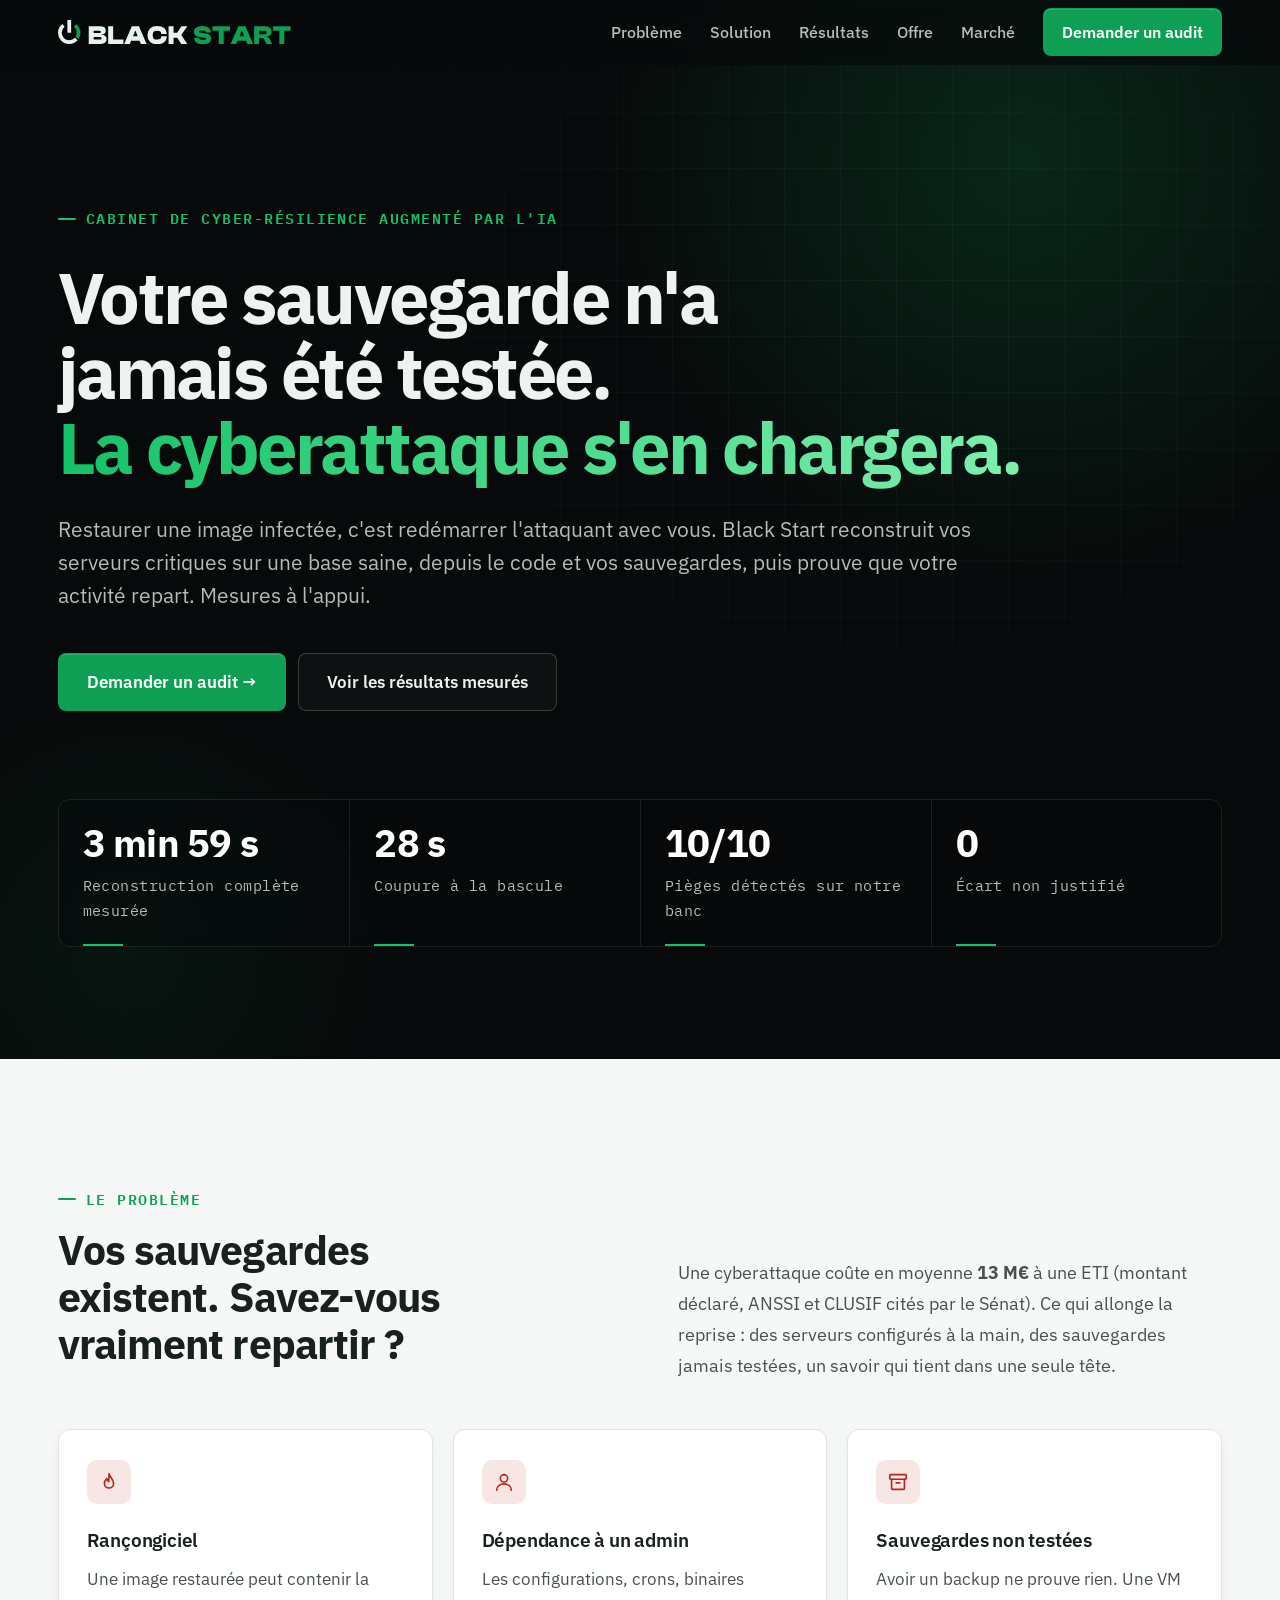
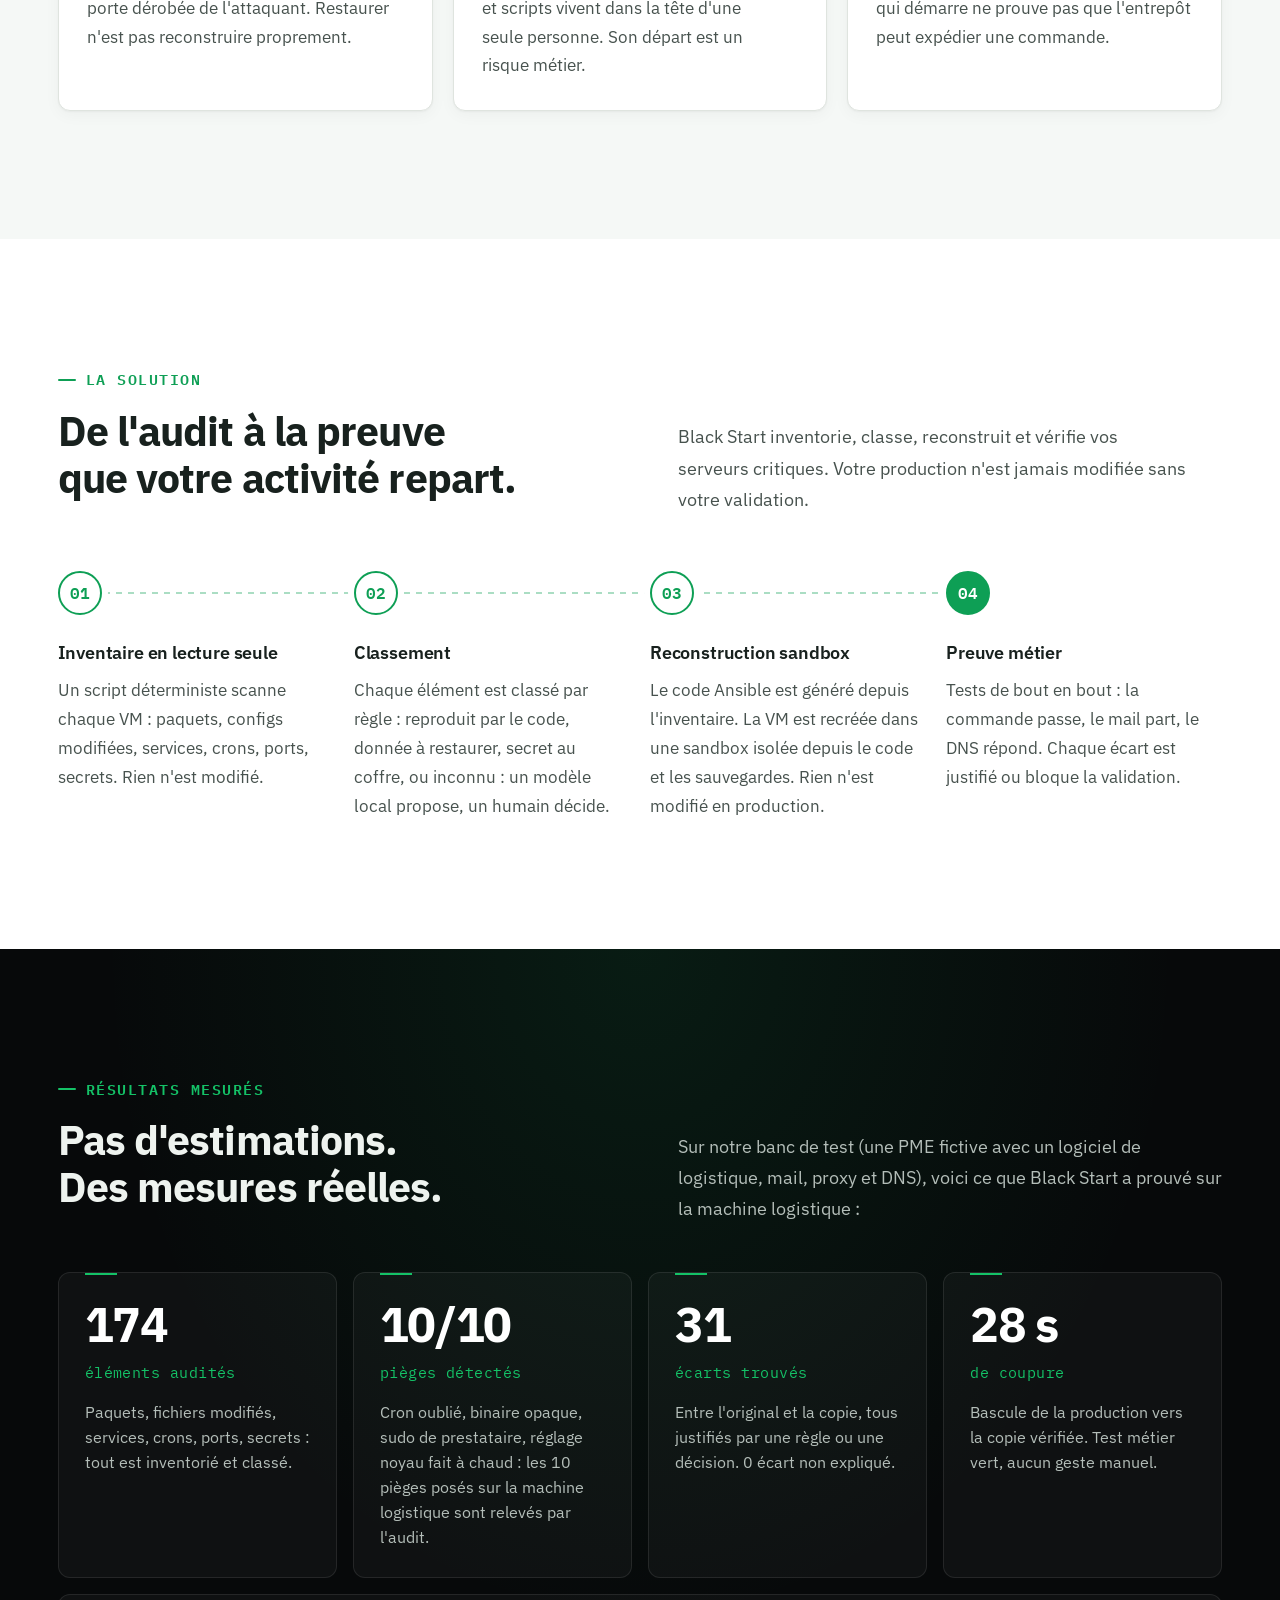
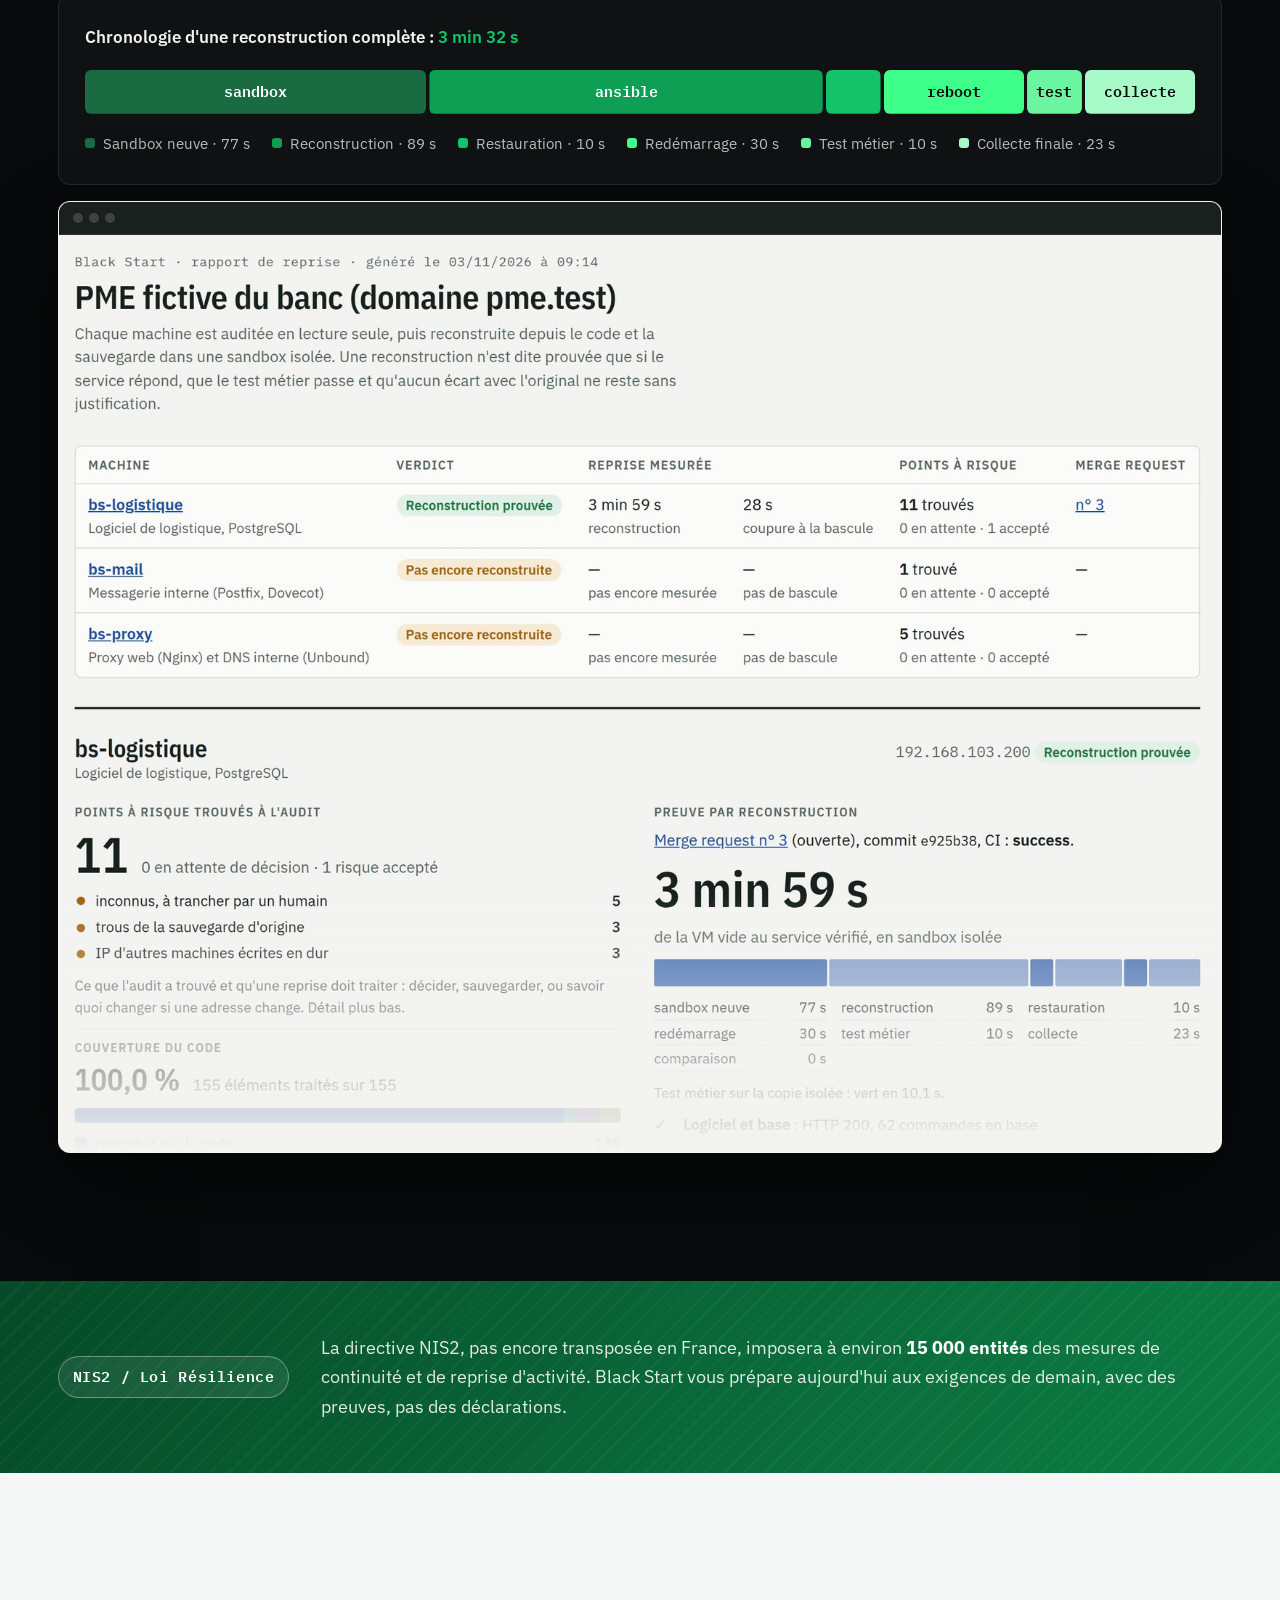
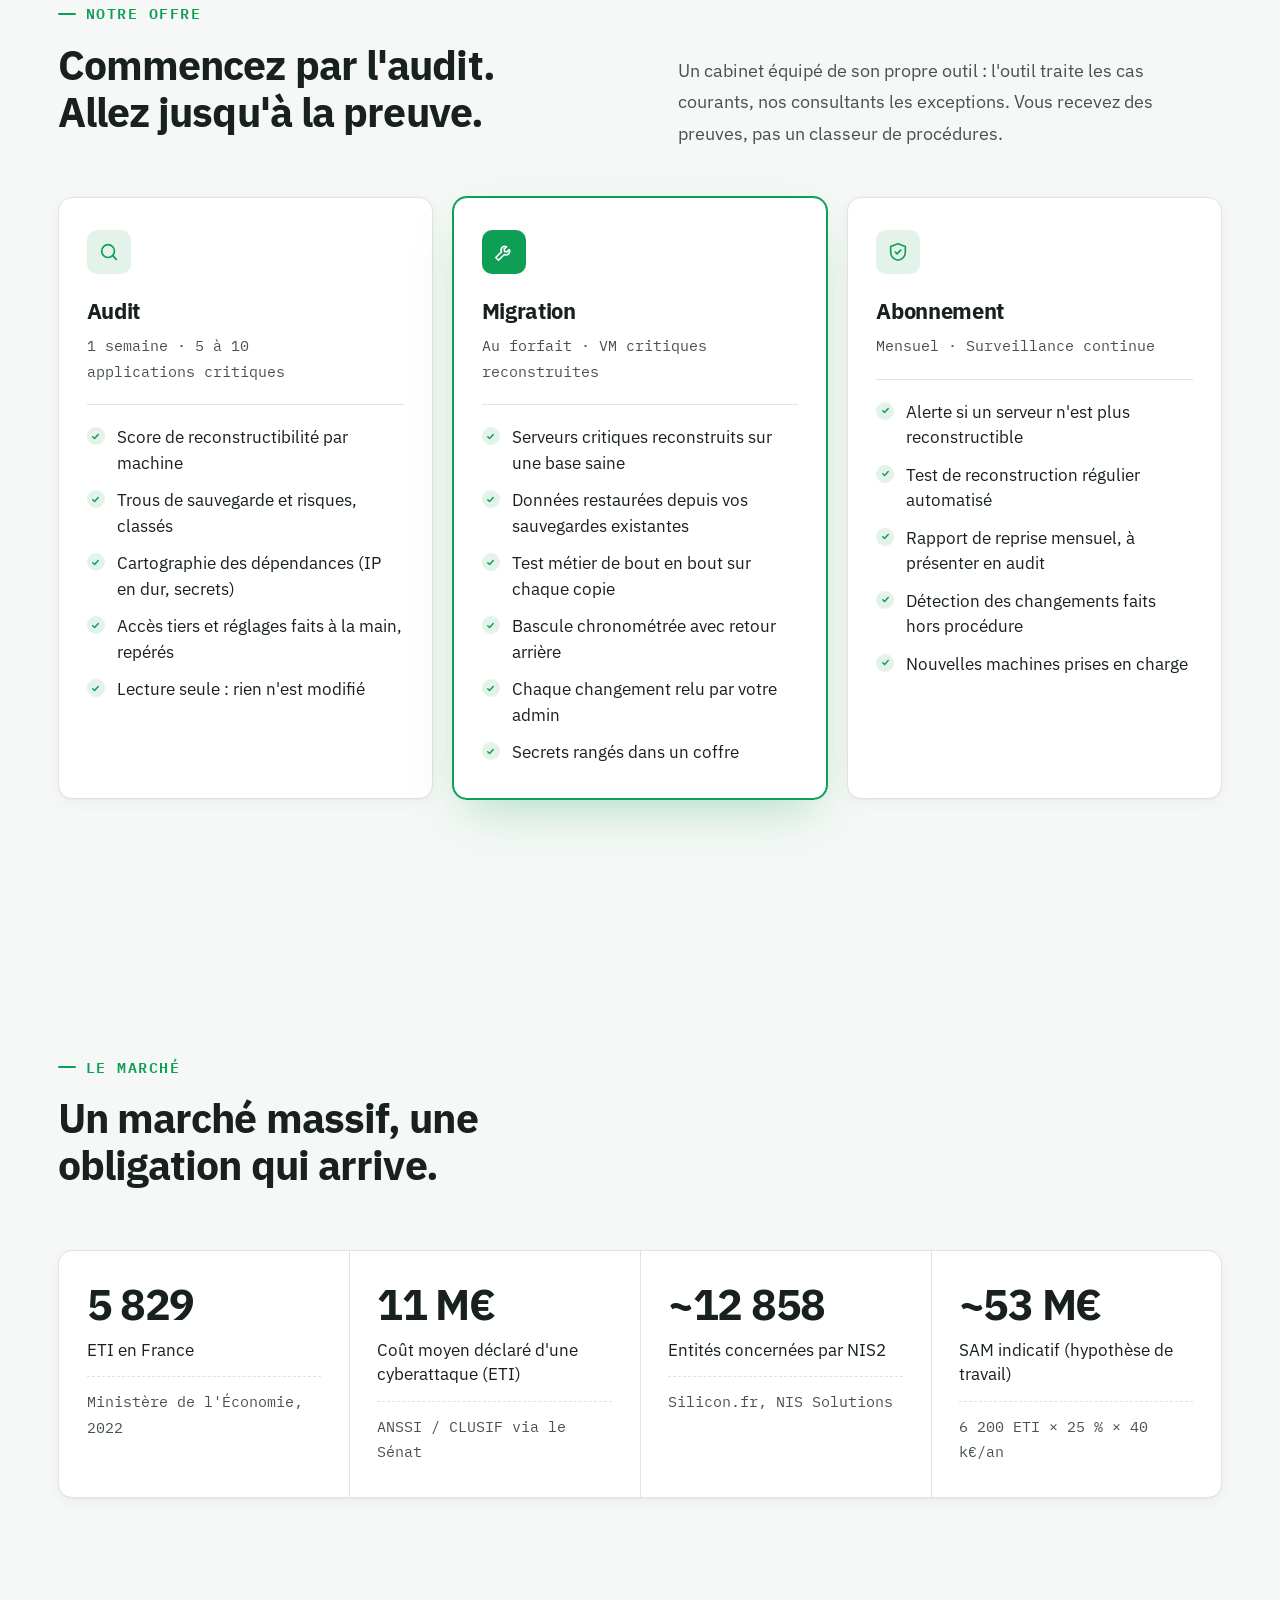
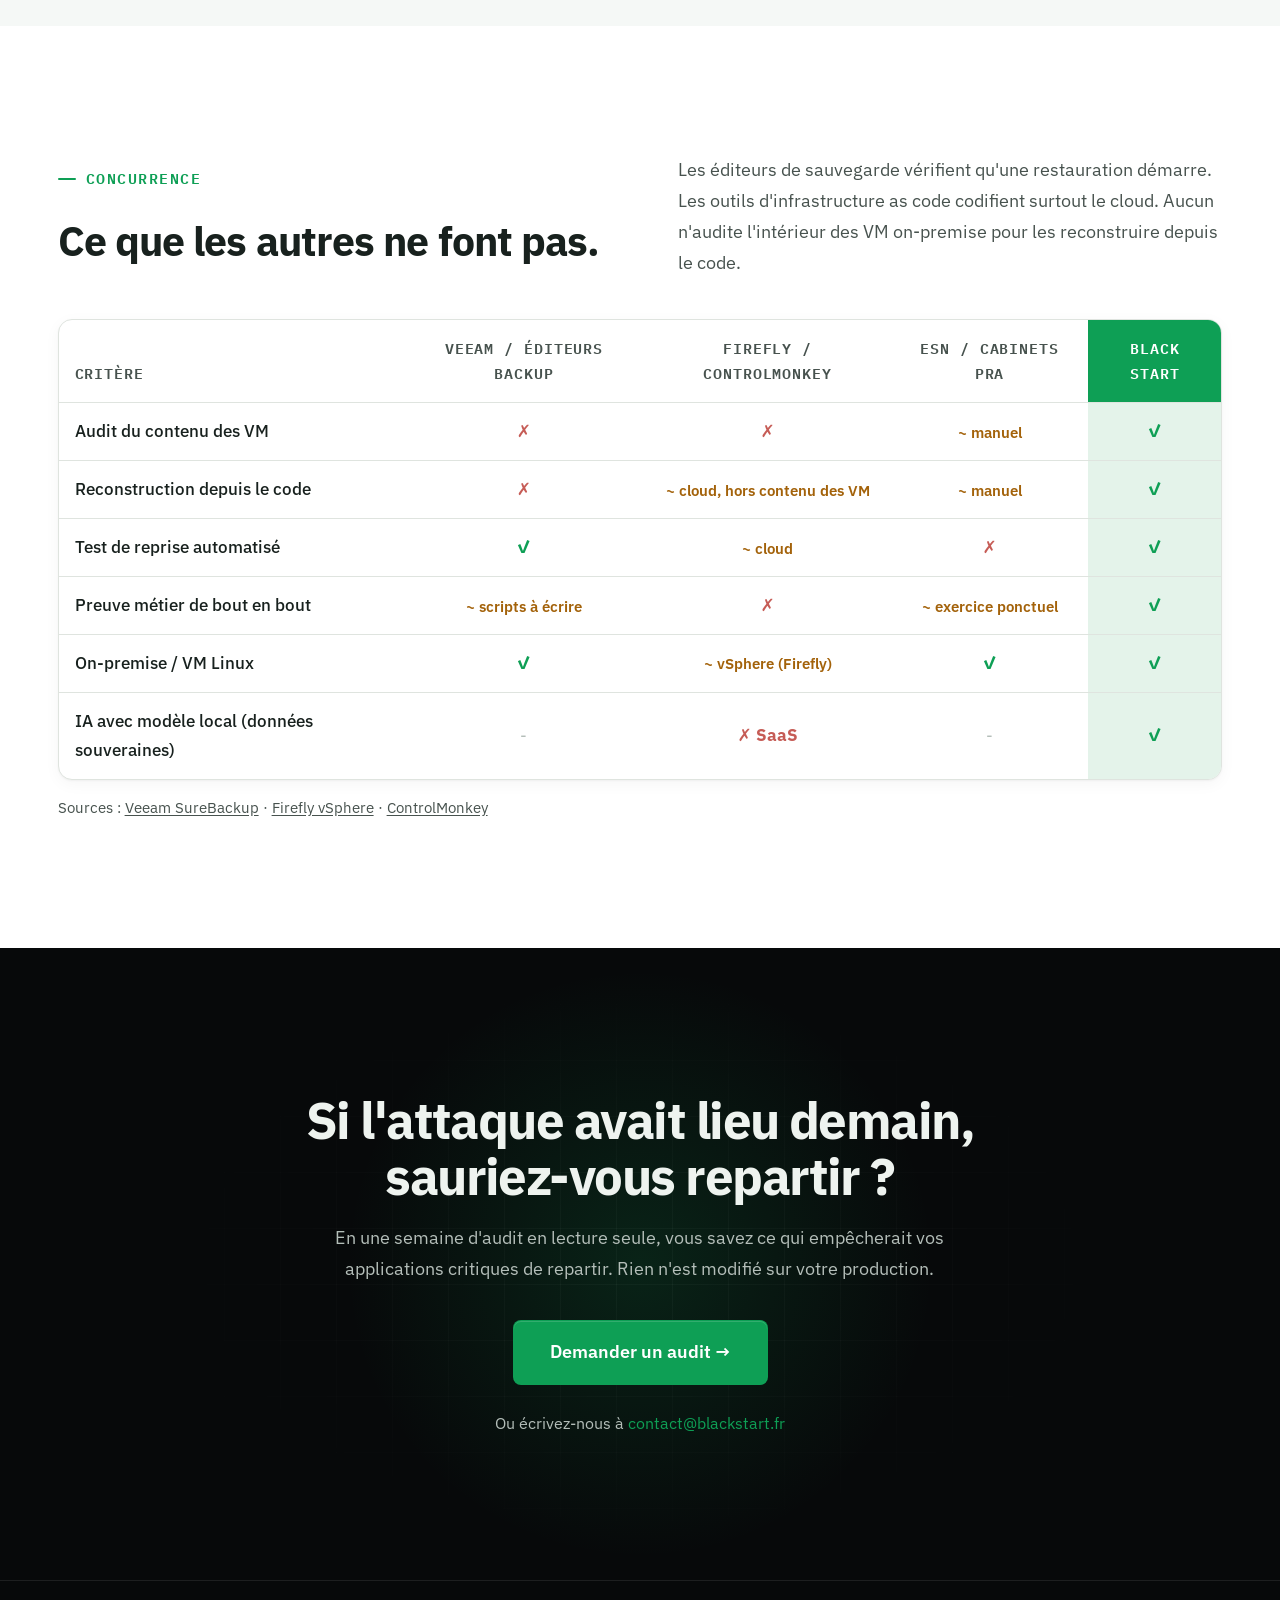
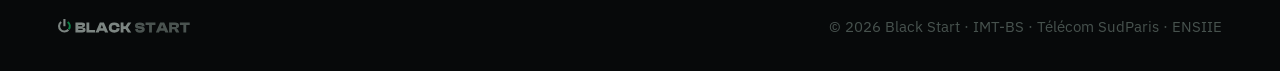
==== commit 08514f56: "up" ====
--- a/landing/index.html
+++ b/landing/index.html
@@ -3,7 +3,7 @@
 <head>
 <meta charset="utf-8">
 <meta name="viewport" content="width=device-width, initial-scale=1">
-<title>Black Start · Après une cyberattaque, prouvez que vous savez repartir</title>
+<title>Black Start · Votre sauvegarde n'a jamais été testée. La cyberattaque s'en chargera.</title>
 <meta name="description" content="Après une cyberattaque ou une panne, Black Start reconstruit vos serveurs critiques sur une base saine, depuis le code et vos sauvegardes, et prouve que votre activité repart.">
 
 <!-- Polices -->
@@ -1020,7 +1020,7 @@
 <section class="hero" id="hero">
   <div class="wrap">
     <div class="eyebrow">Cabinet de cyber-résilience augmenté par l'IA</div>
-    <h1>Quand une cyberattaque arrête tout,<br><span class="vert">prouvez que vous savez repartir.</span></h1>
+    <h1>Votre sauvegarde n'a jamais été testée.<br><span class="vert">La cyberattaque s'en chargera.</span></h1>
     <p class="hero-sub">
       Restaurer une image infectée, c'est redémarrer l'attaquant avec vous. Black Start reconstruit vos serveurs critiques sur une base saine, depuis le code et vos sauvegardes, puis prouve que votre activité repart. Mesures à l'appui.
     </p>
@@ -1038,8 +1038,8 @@
         <div class="label">Coupure à la bascule</div>
       </div>
       <div class="hero-stat">
-        <div class="big">100 %</div>
-        <div class="label">Couverture du code</div>
+        <div class="big">10/10</div>
+        <div class="label">Pièges détectés sur notre banc</div>
       </div>
       <div class="hero-stat">
         <div class="big">0</div>
@@ -1124,14 +1124,14 @@
 
     <div class="preuve-grid">
       <div class="preuve-card fade-up">
-        <div class="big">155</div>
+        <div class="big">175</div>
         <div class="unit">éléments audités</div>
         <div class="desc">Paquets, fichiers modifiés, services, crons, ports, secrets&nbsp;: tout est inventorié et classé.</div>
       </div>
       <div class="preuve-card fade-up">
-        <div class="big">100 %</div>
-        <div class="unit">couverts par le code</div>
-        <div class="desc">Chaque élément a un traitement&nbsp;: code Ansible, restauration de données, coffre pour les secrets, ou décision humaine.</div>
+        <div class="big">10/10</div>
+        <div class="unit">pièges détectés</div>
+        <div class="desc">Cron oublié, binaire opaque, sudo de prestataire, réglage noyau fait à chaud&nbsp;: les 10 pièges posés sur la machine logistique sont relevés par l'audit.</div>
       </div>
       <div class="preuve-card fade-up">
         <div class="big">31</div>
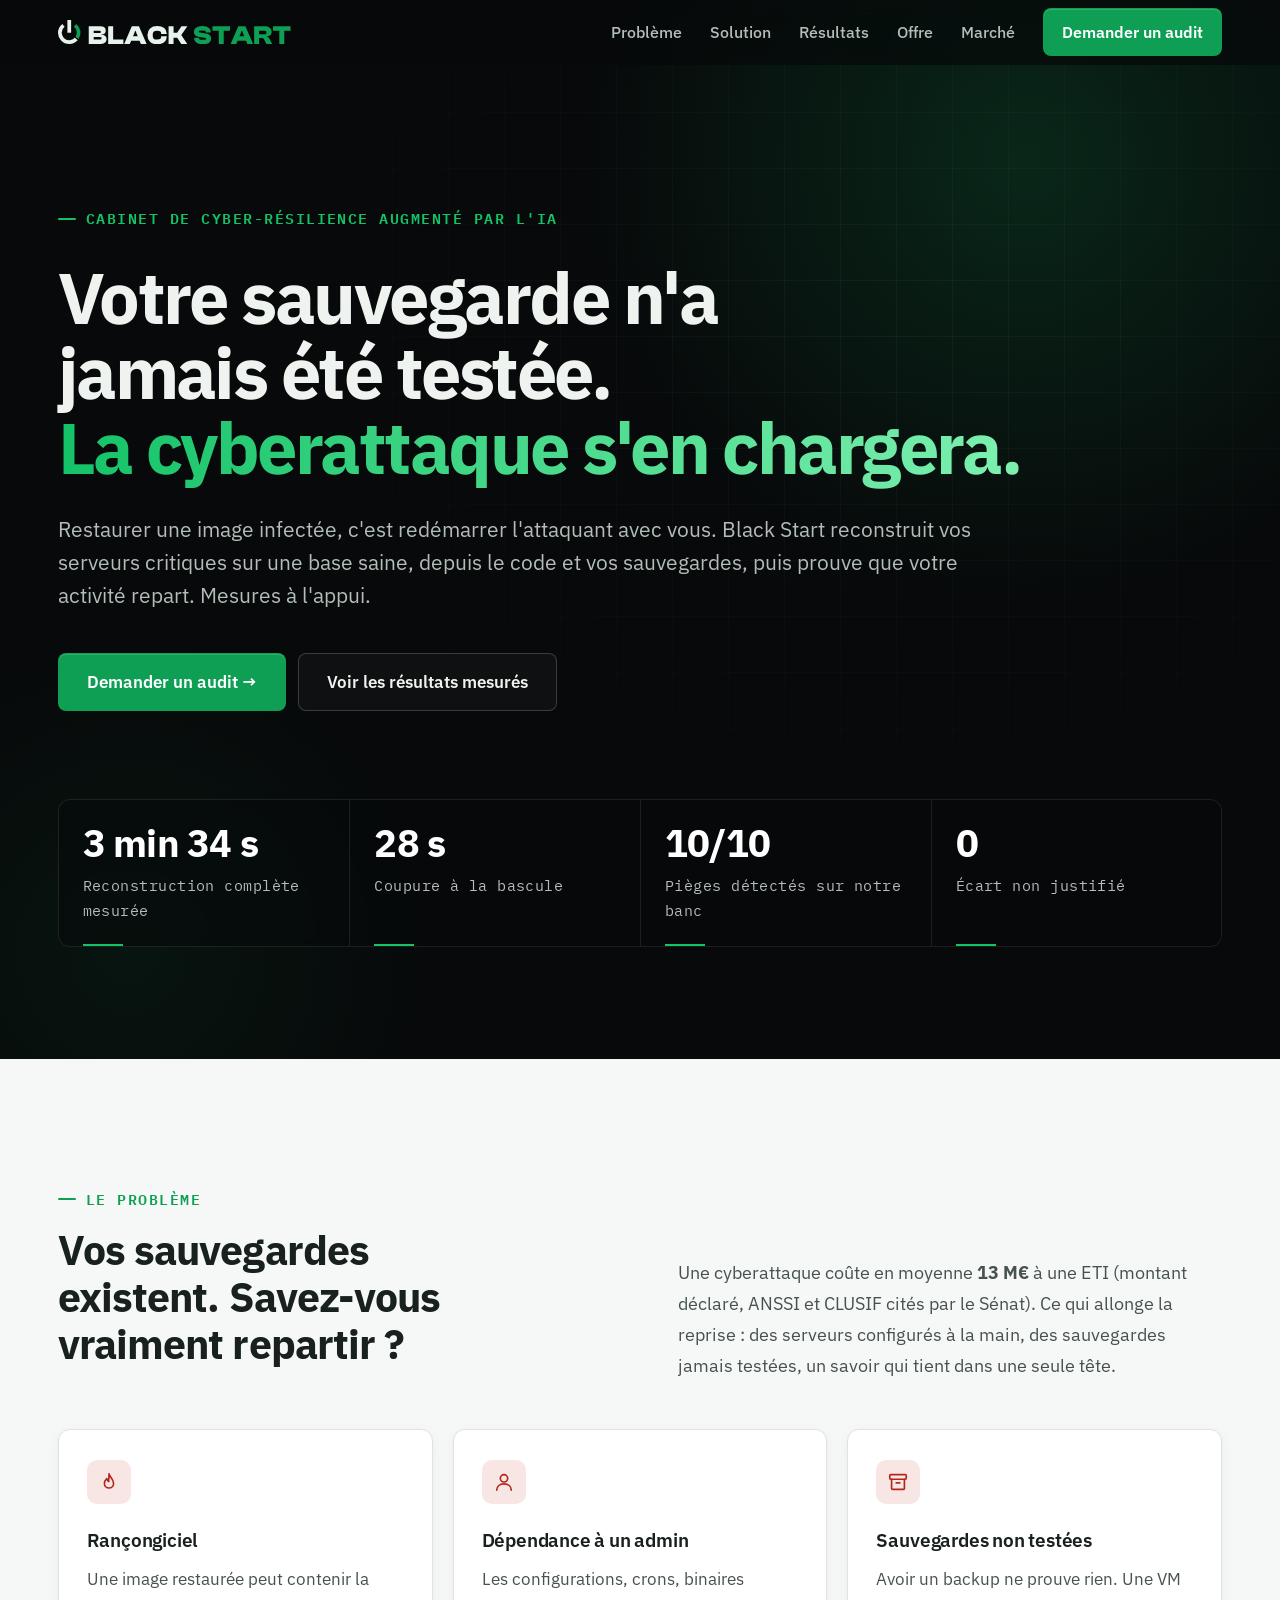
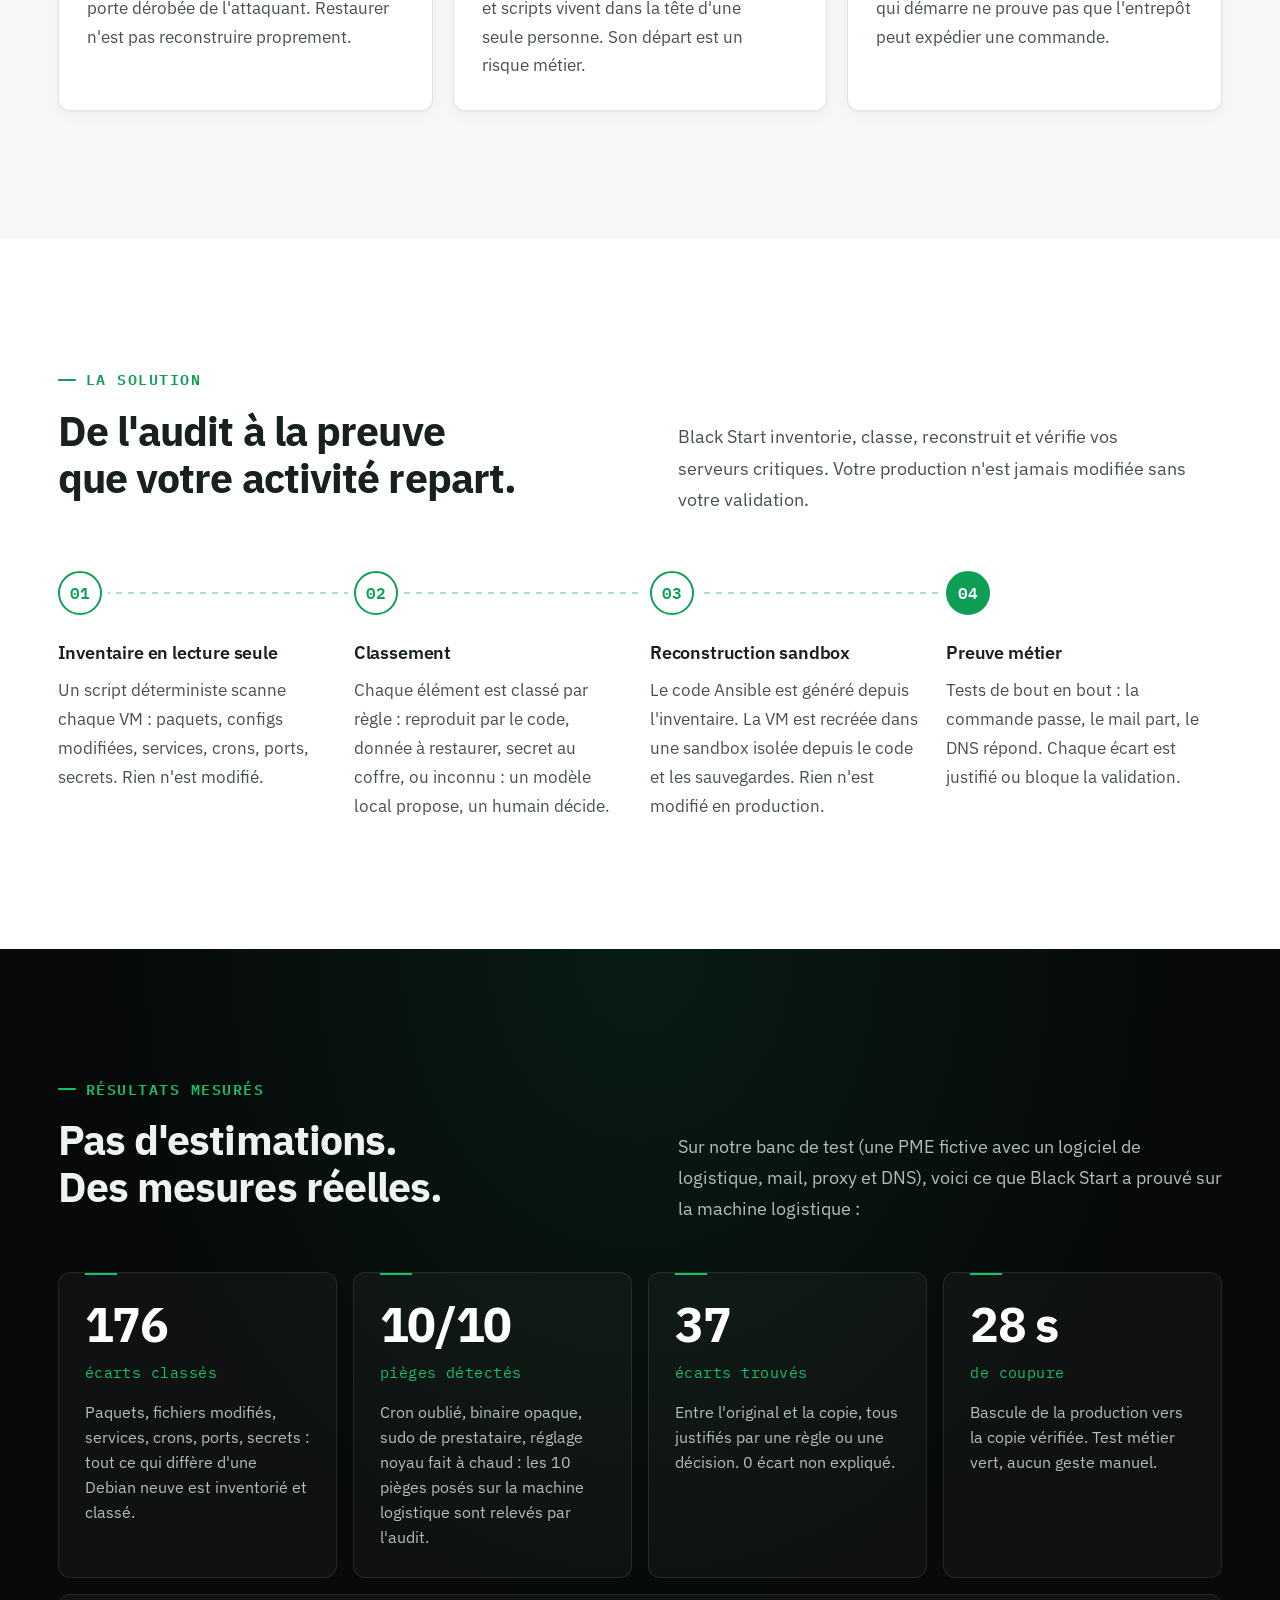
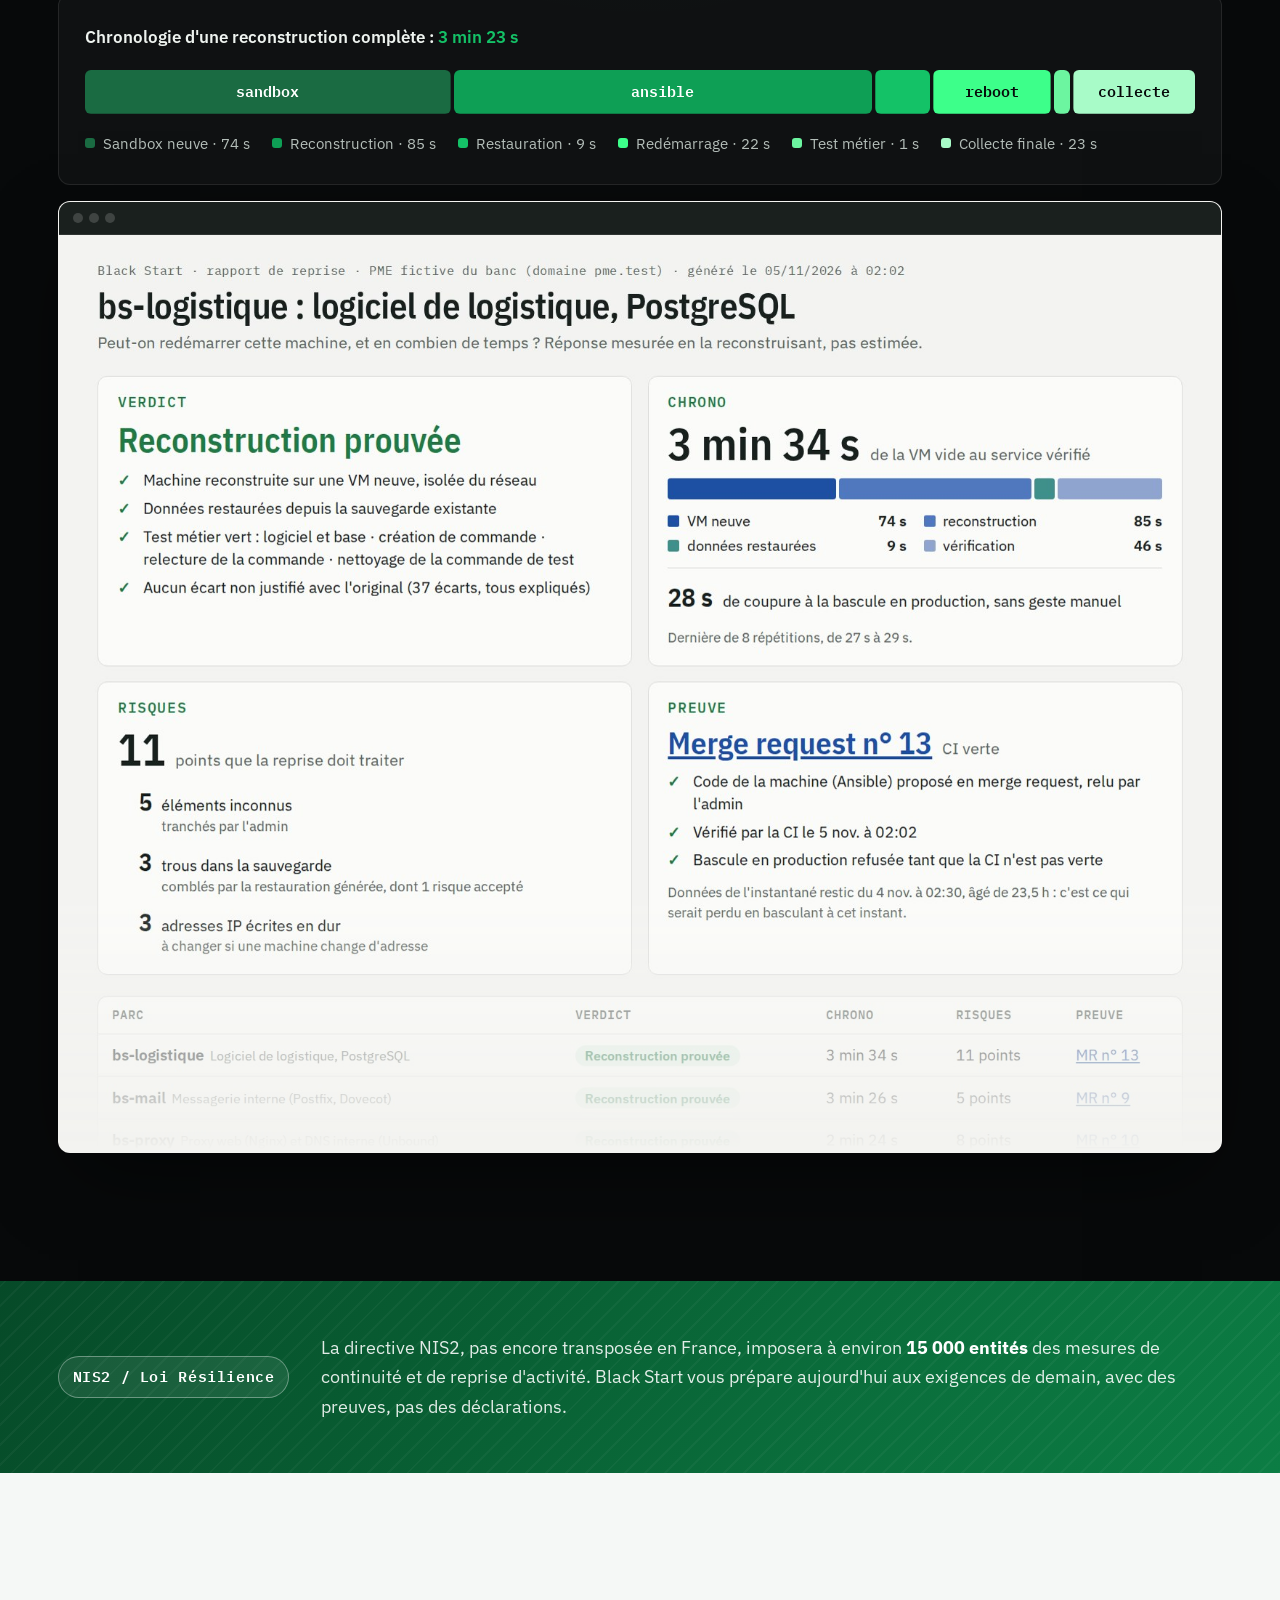
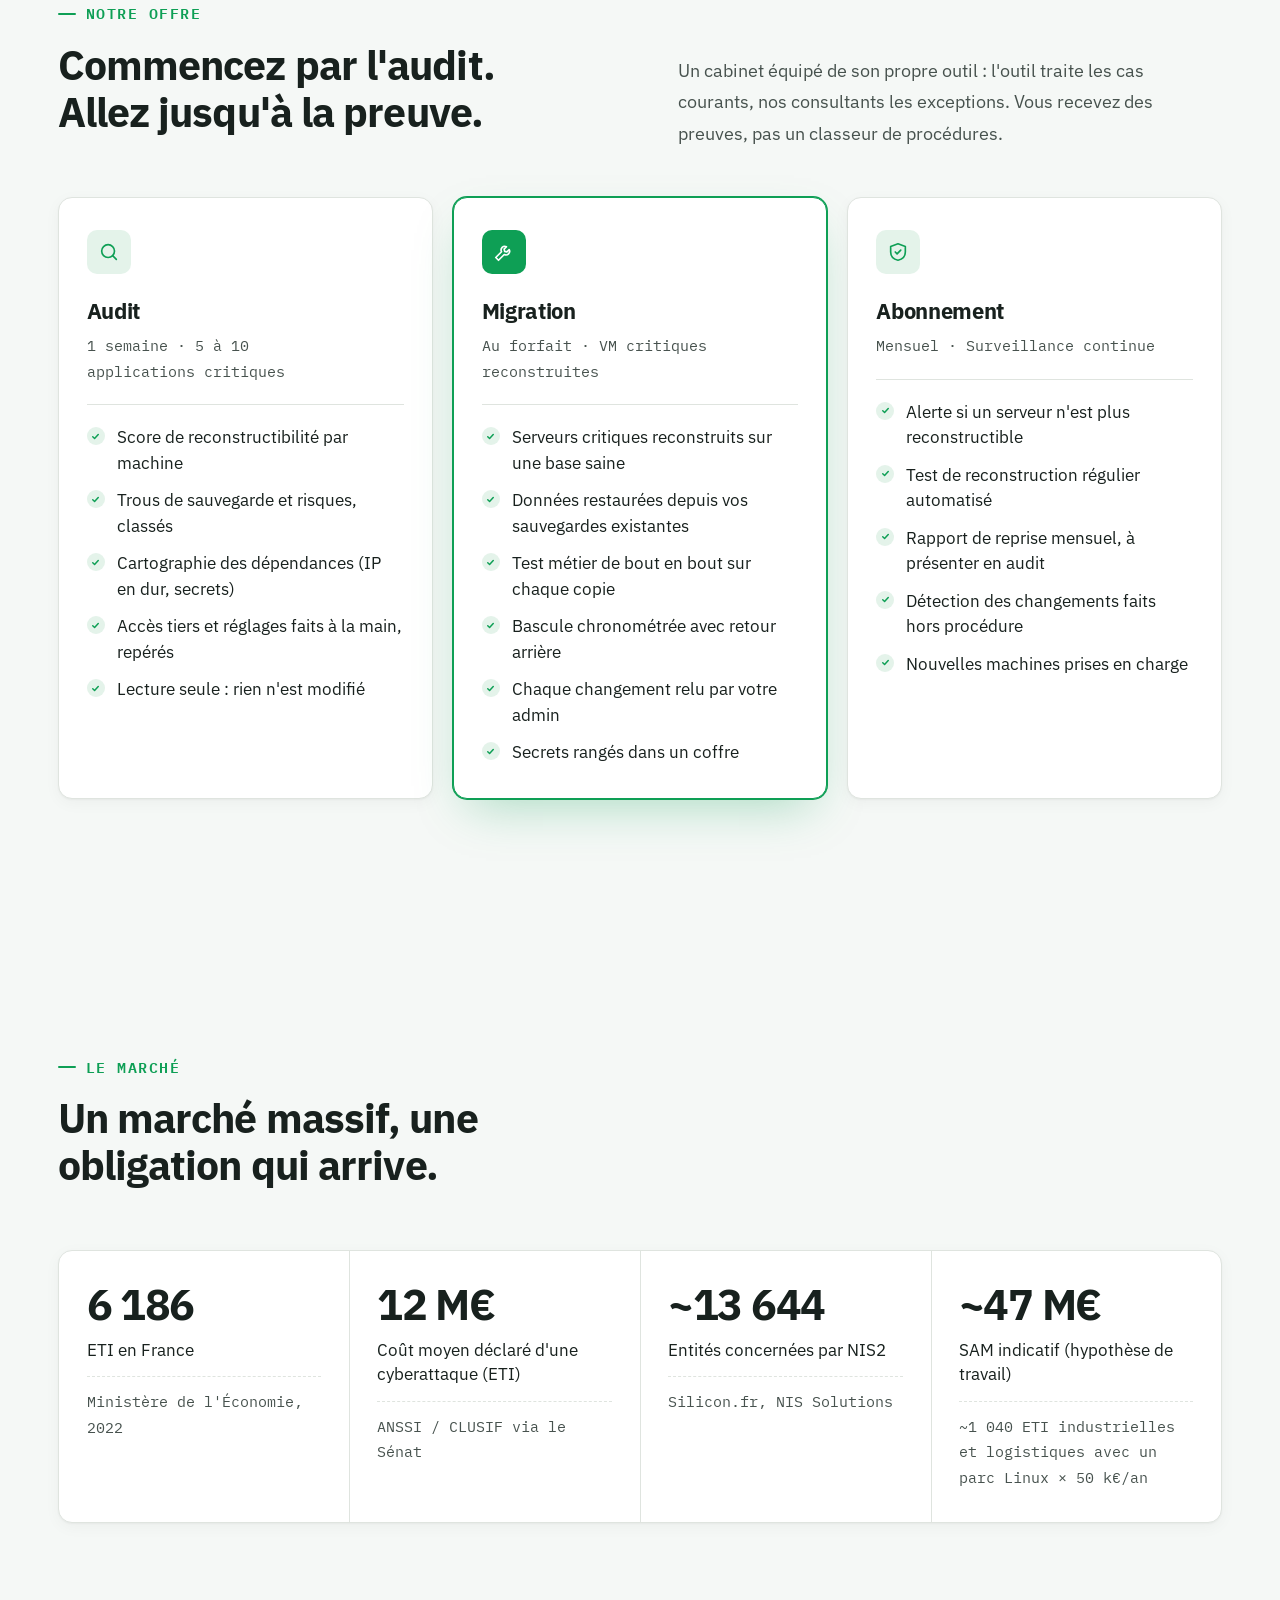
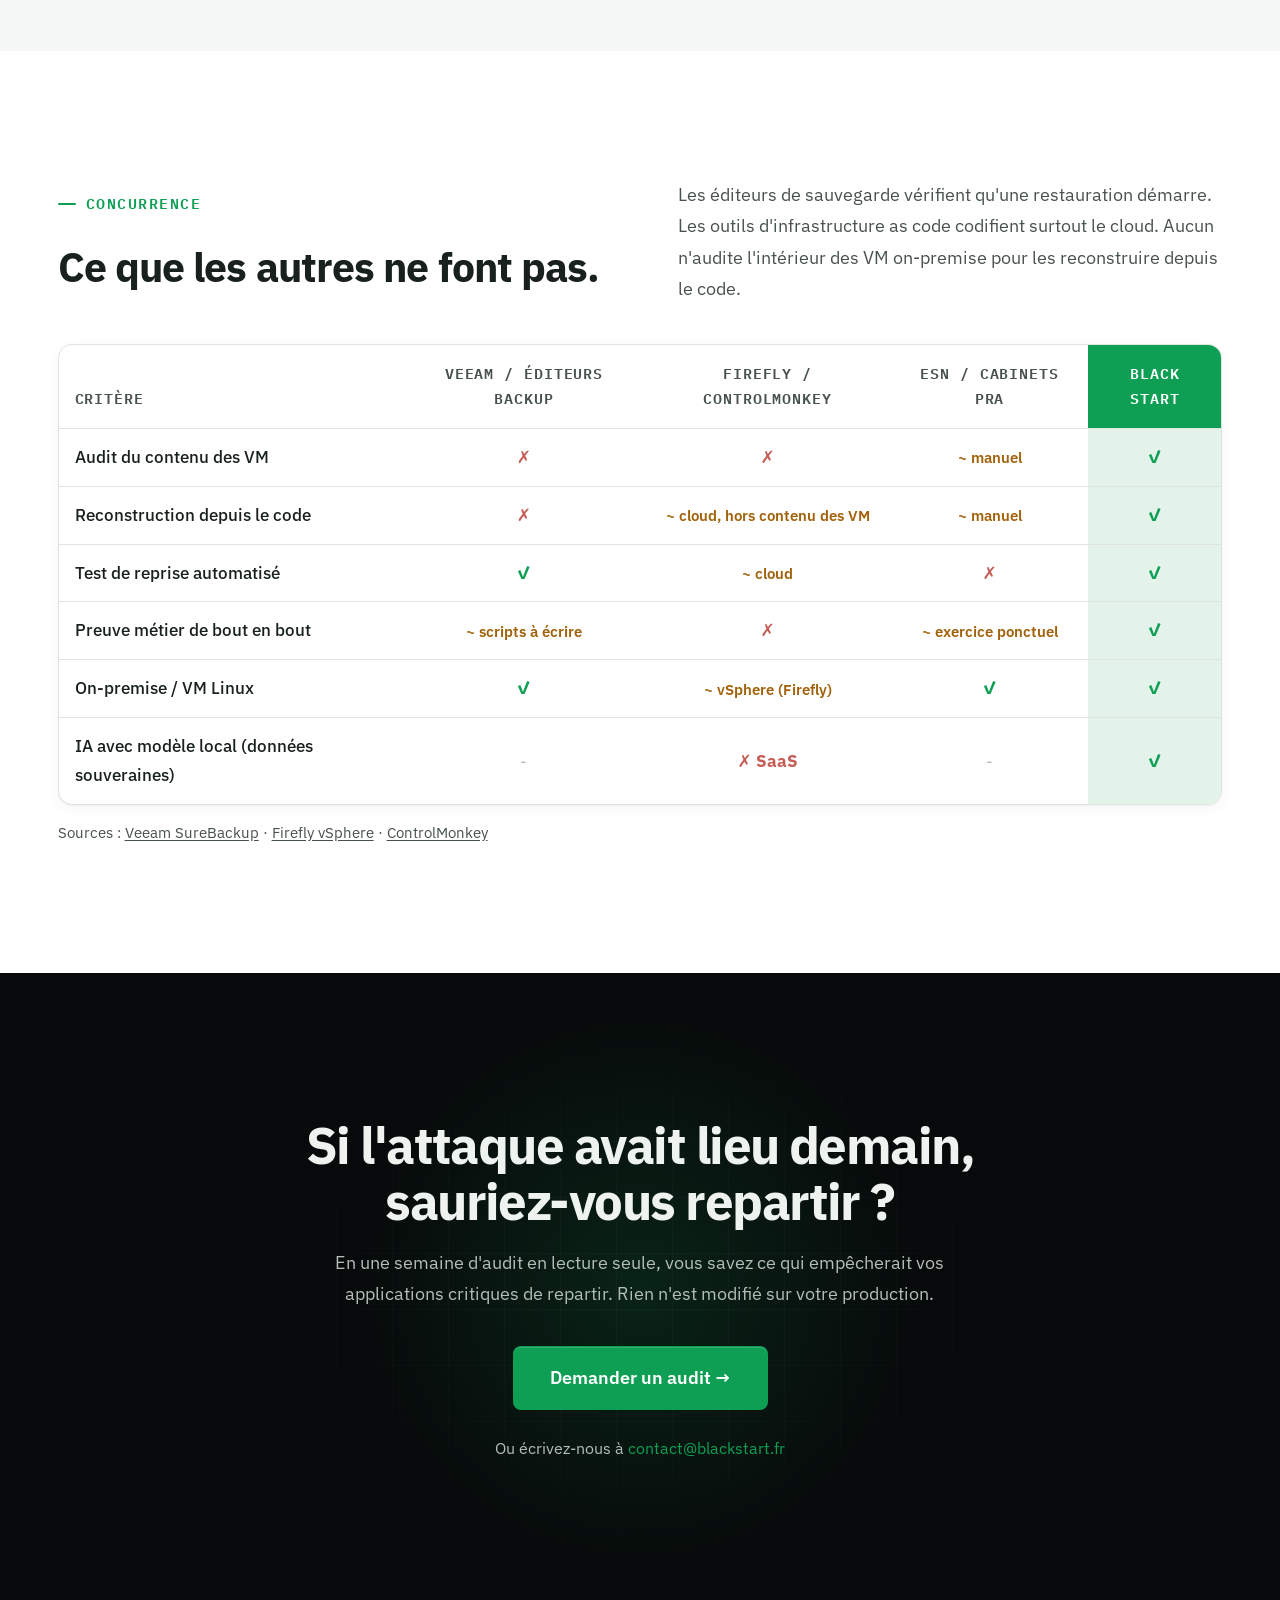
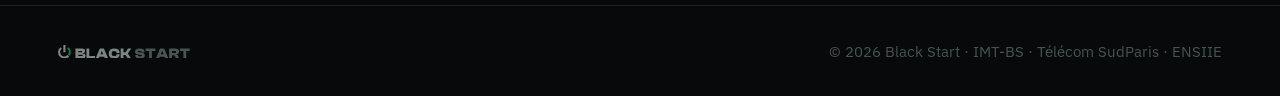
==== commit 0c275fcc: "aaaaa" ====
--- a/landing/index.html
+++ b/landing/index.html
@@ -1030,7 +1030,7 @@
     </div>
     <div class="hero-stats">
       <div class="hero-stat">
-        <div class="big">3 min 59 s</div>
+        <div class="big">3 min 34 s</div>
         <div class="label">Reconstruction complète mesurée</div>
       </div>
       <div class="hero-stat">
@@ -1124,9 +1124,9 @@
 
     <div class="preuve-grid">
       <div class="preuve-card fade-up">
-        <div class="big">175</div>
-        <div class="unit">éléments audités</div>
-        <div class="desc">Paquets, fichiers modifiés, services, crons, ports, secrets&nbsp;: tout est inventorié et classé.</div>
+        <div class="big">176</div>
+        <div class="unit">écarts classés</div>
+        <div class="desc">Paquets, fichiers modifiés, services, crons, ports, secrets&nbsp;: tout ce qui diffère d'une Debian neuve est inventorié et classé.</div>
       </div>
       <div class="preuve-card fade-up">
         <div class="big">10/10</div>
@@ -1134,7 +1134,7 @@
         <div class="desc">Cron oublié, binaire opaque, sudo de prestataire, réglage noyau fait à chaud&nbsp;: les 10 pièges posés sur la machine logistique sont relevés par l'audit.</div>
       </div>
       <div class="preuve-card fade-up">
-        <div class="big">31</div>
+        <div class="big">37</div>
         <div class="unit">écarts trouvés</div>
         <div class="desc">Entre l'original et la copie, tous justifiés par une règle ou une décision. 0 écart non expliqué.</div>
       </div>
@@ -1147,21 +1147,21 @@
 
     <!-- Timeline de reconstruction -->
     <div class="preuve-bar fade-up">
-      <h3>Chronologie d'une reconstruction complète&nbsp;: <span class="tl-clock">3 min 59 s</span></h3>
+      <h3>Chronologie d'une reconstruction complète&nbsp;: <span class="tl-clock">3 min 34 s</span></h3>
       <div class="timeline">
-        <span style="flex:77; background:#1a6b42" title="Sandbox neuve">sandbox</span>
-        <span style="flex:89; background:#0E9F55" title="Reconstruction Ansible">ansible</span>
-        <span style="flex:10; background:#14C267" title="Restauration données"></span>
-        <span style="flex:30; background:#3DFF8A; color:#07090A" title="Redémarrage">reboot</span>
-        <span style="flex:10; background:#6cf5a0; color:#07090A" title="Test métier">test</span>
+        <span style="flex:74; background:#1a6b42" title="Sandbox neuve">sandbox</span>
+        <span style="flex:85; background:#0E9F55" title="Reconstruction Ansible">ansible</span>
+        <span style="flex:9; background:#14C267" title="Restauration données"></span>
+        <span style="flex:22; background:#3DFF8A; color:#07090A" title="Redémarrage">reboot</span>
+        <span style="flex:1; background:#6cf5a0; color:#07090A" title="Test métier"></span>
         <span style="flex:23; background:#a8fbc8; color:#07090A" title="Collecte finale">collecte</span>
       </div>
       <div class="tl-legend">
-        <span><i class="dot" style="background:#1a6b42"></i> Sandbox neuve · 77 s</span>
-        <span><i class="dot" style="background:#0E9F55"></i> Reconstruction · 89 s</span>
-        <span><i class="dot" style="background:#14C267"></i> Restauration · 10 s</span>
-        <span><i class="dot" style="background:#3DFF8A"></i> Redémarrage · 30 s</span>
-        <span><i class="dot" style="background:#6cf5a0"></i> Test métier · 10 s</span>
+        <span><i class="dot" style="background:#1a6b42"></i> Sandbox neuve · 74 s</span>
+        <span><i class="dot" style="background:#0E9F55"></i> Reconstruction · 85 s</span>
+        <span><i class="dot" style="background:#14C267"></i> Restauration · 9 s</span>
+        <span><i class="dot" style="background:#3DFF8A"></i> Redémarrage · 22 s</span>
+        <span><i class="dot" style="background:#6cf5a0"></i> Test métier · 1 s</span>
         <span><i class="dot" style="background:#a8fbc8"></i> Collecte finale · 23 s</span>
       </div>
     </div>
@@ -1262,9 +1262,9 @@
         <div class="source">Silicon.fr, NIS Solutions</div>
       </div>
       <div class="marche-stat fade-up">
-        <div class="big">~62 M€</div>
+        <div class="big">~52 M€</div>
         <div class="label">SAM indicatif (hypothèse de travail)</div>
-        <div class="source">6 200 ETI × 25 % × 40 k€/an</div>
+        <div class="source">~1 040 ETI industrielles et logistiques avec un parc Linux × 50 k€/an</div>
       </div>
     </div>
   </div>
@@ -1399,7 +1399,7 @@
 const fmtDuree  = t => { t = Math.round(t); const m = Math.floor(t / 60), sec = t % 60;
   return m ? `${m} min ${String(sec).padStart(2, '0')} s` : `${sec} s`; };
 
-// Lit « 3 min 59 s », « 6 800 », « ~62 M€ », « 100 % » et rend une fonction d'affichage
+// Lit « 3 min 34 s », « 6 800 », « ~52 M€ », « 100 % » et rend une fonction d'affichage
 function lecteur(texte) {
   const t = texte.replace(/\s+/g, ' ').trim();
   const d = t.match(/^(\d+) min (\d+) s$/);
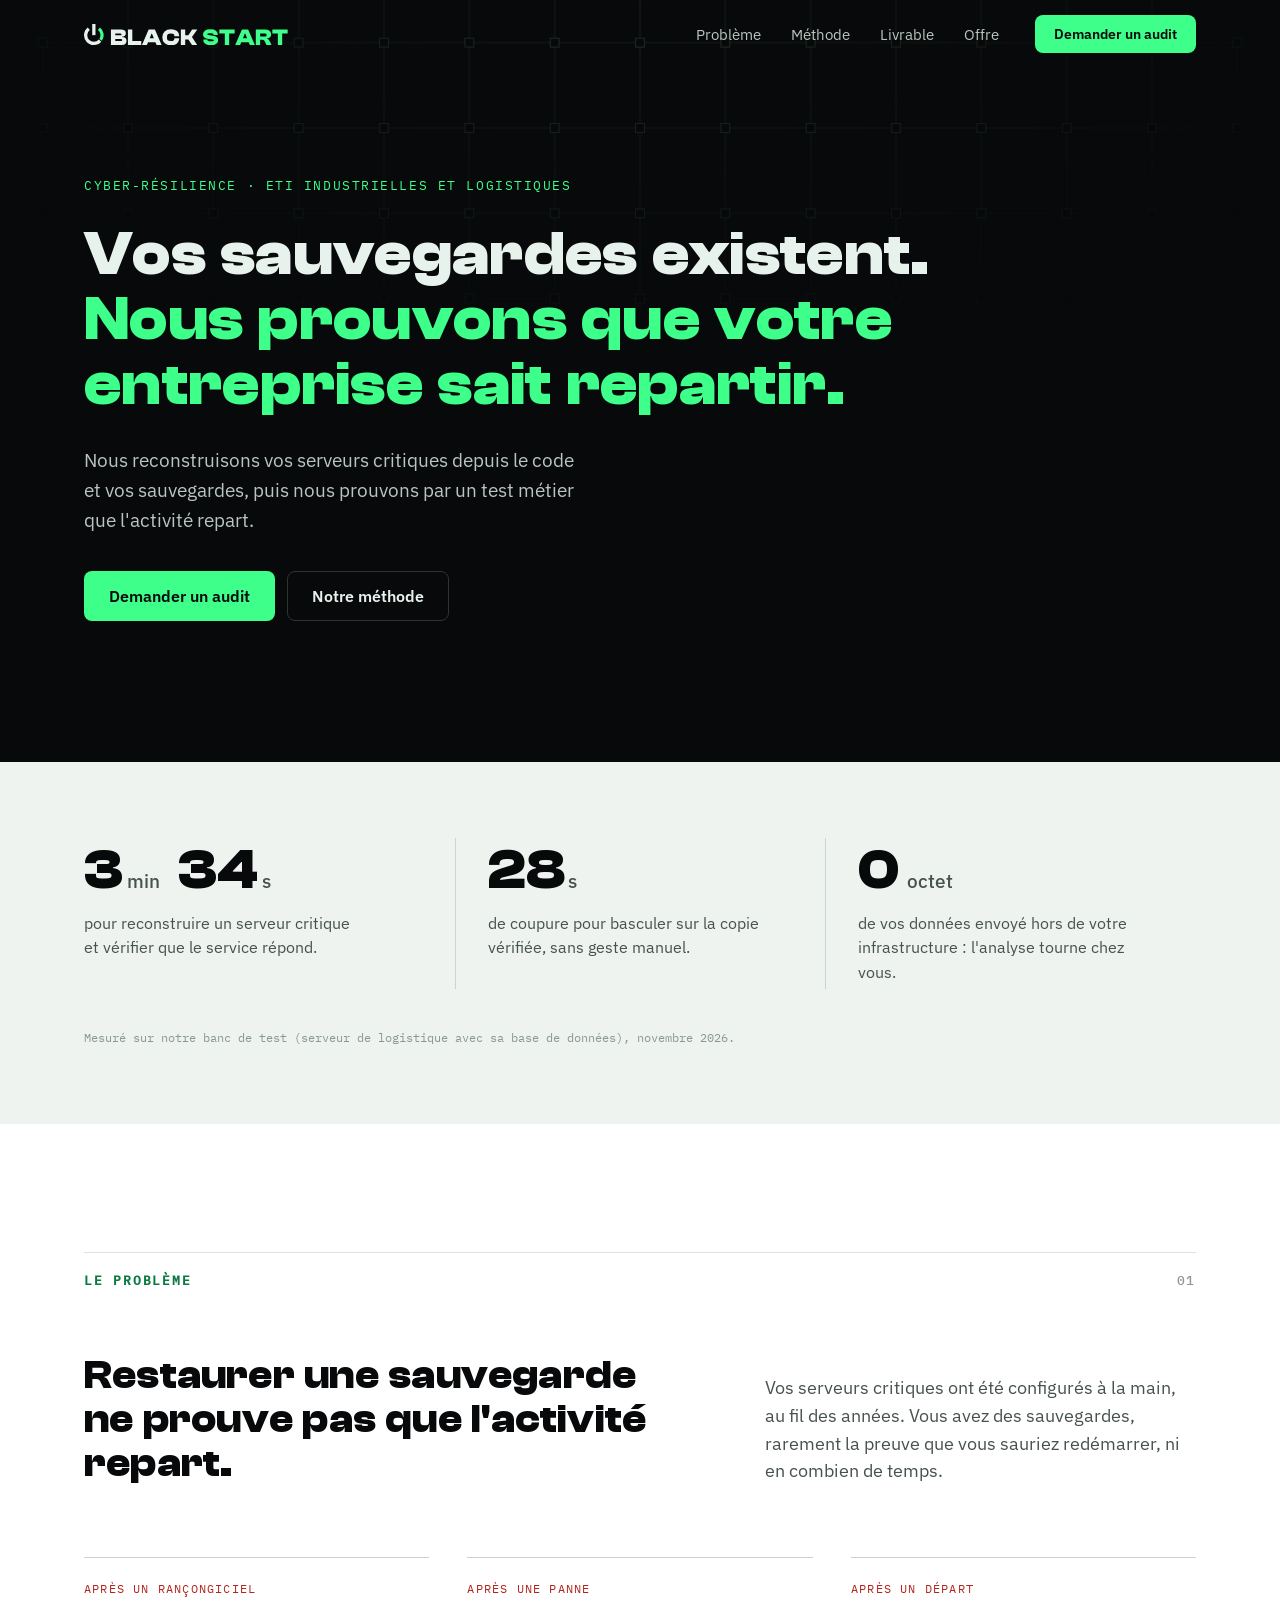
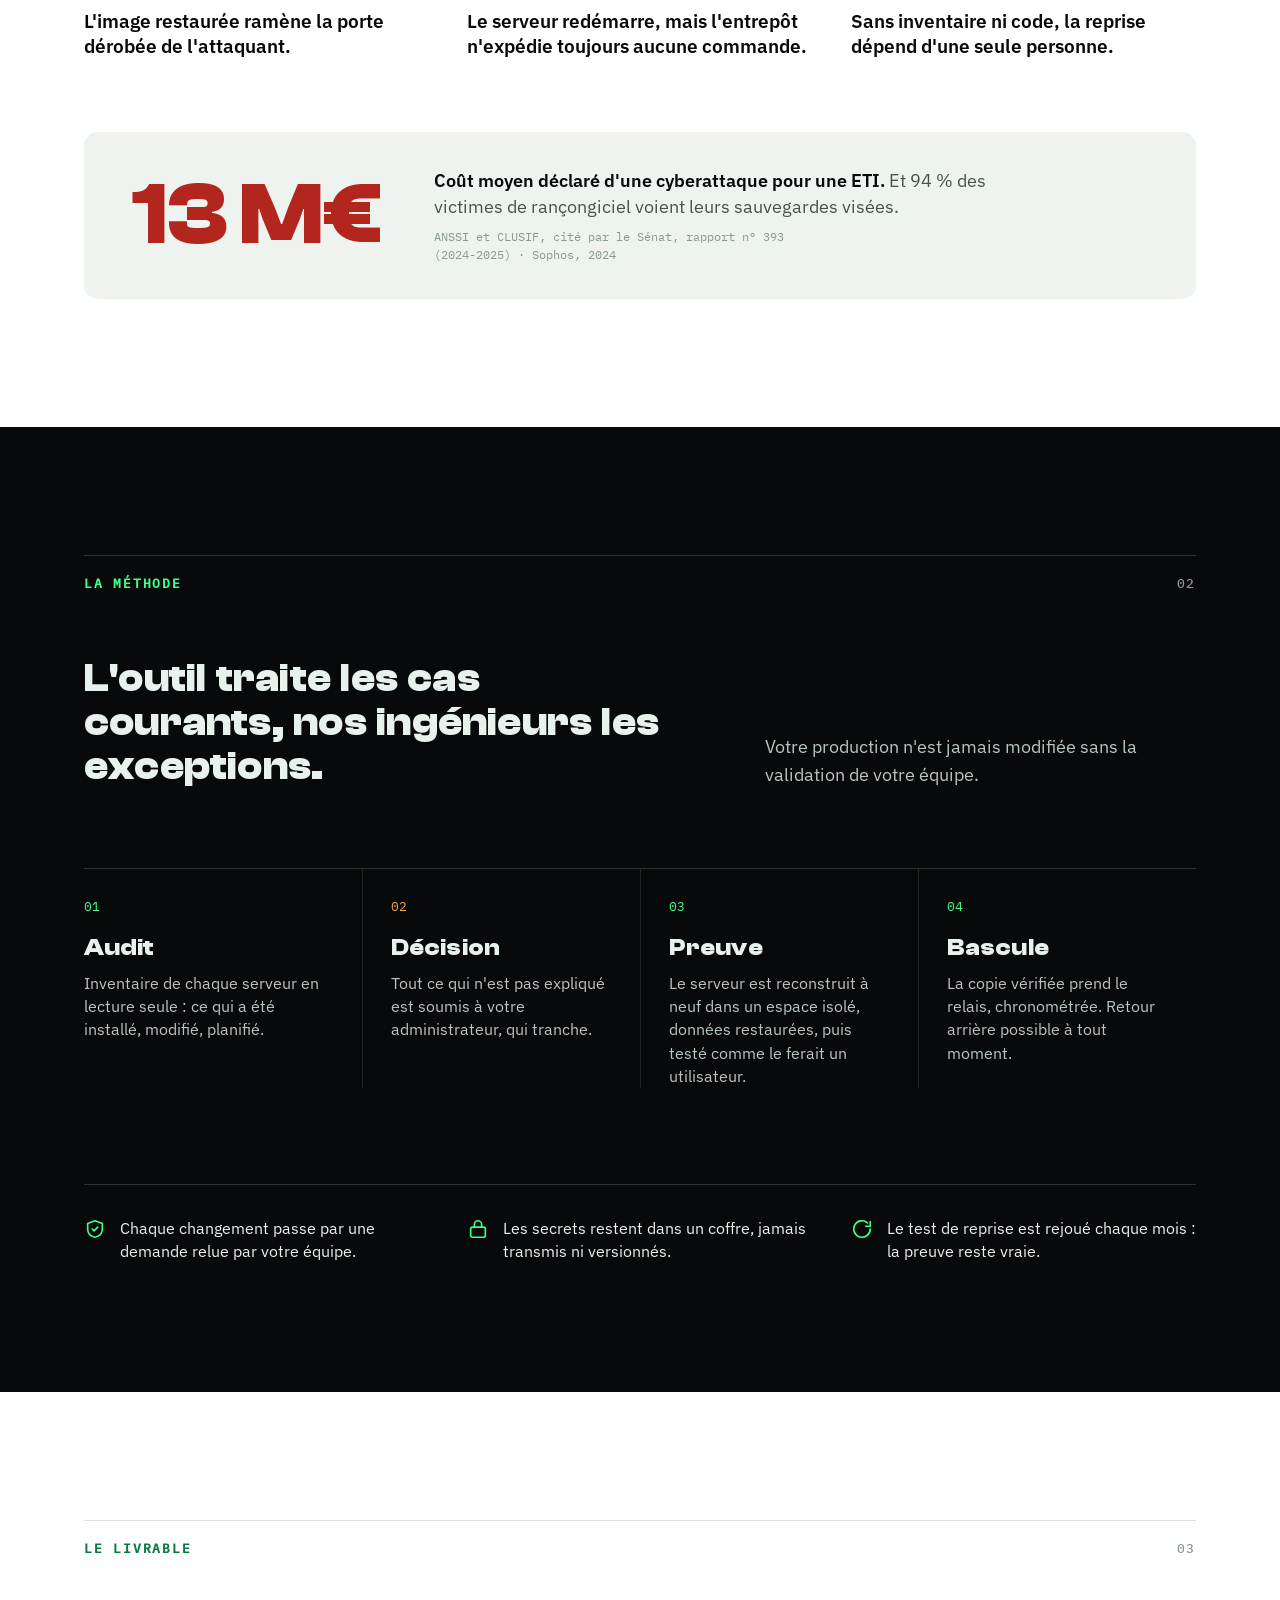
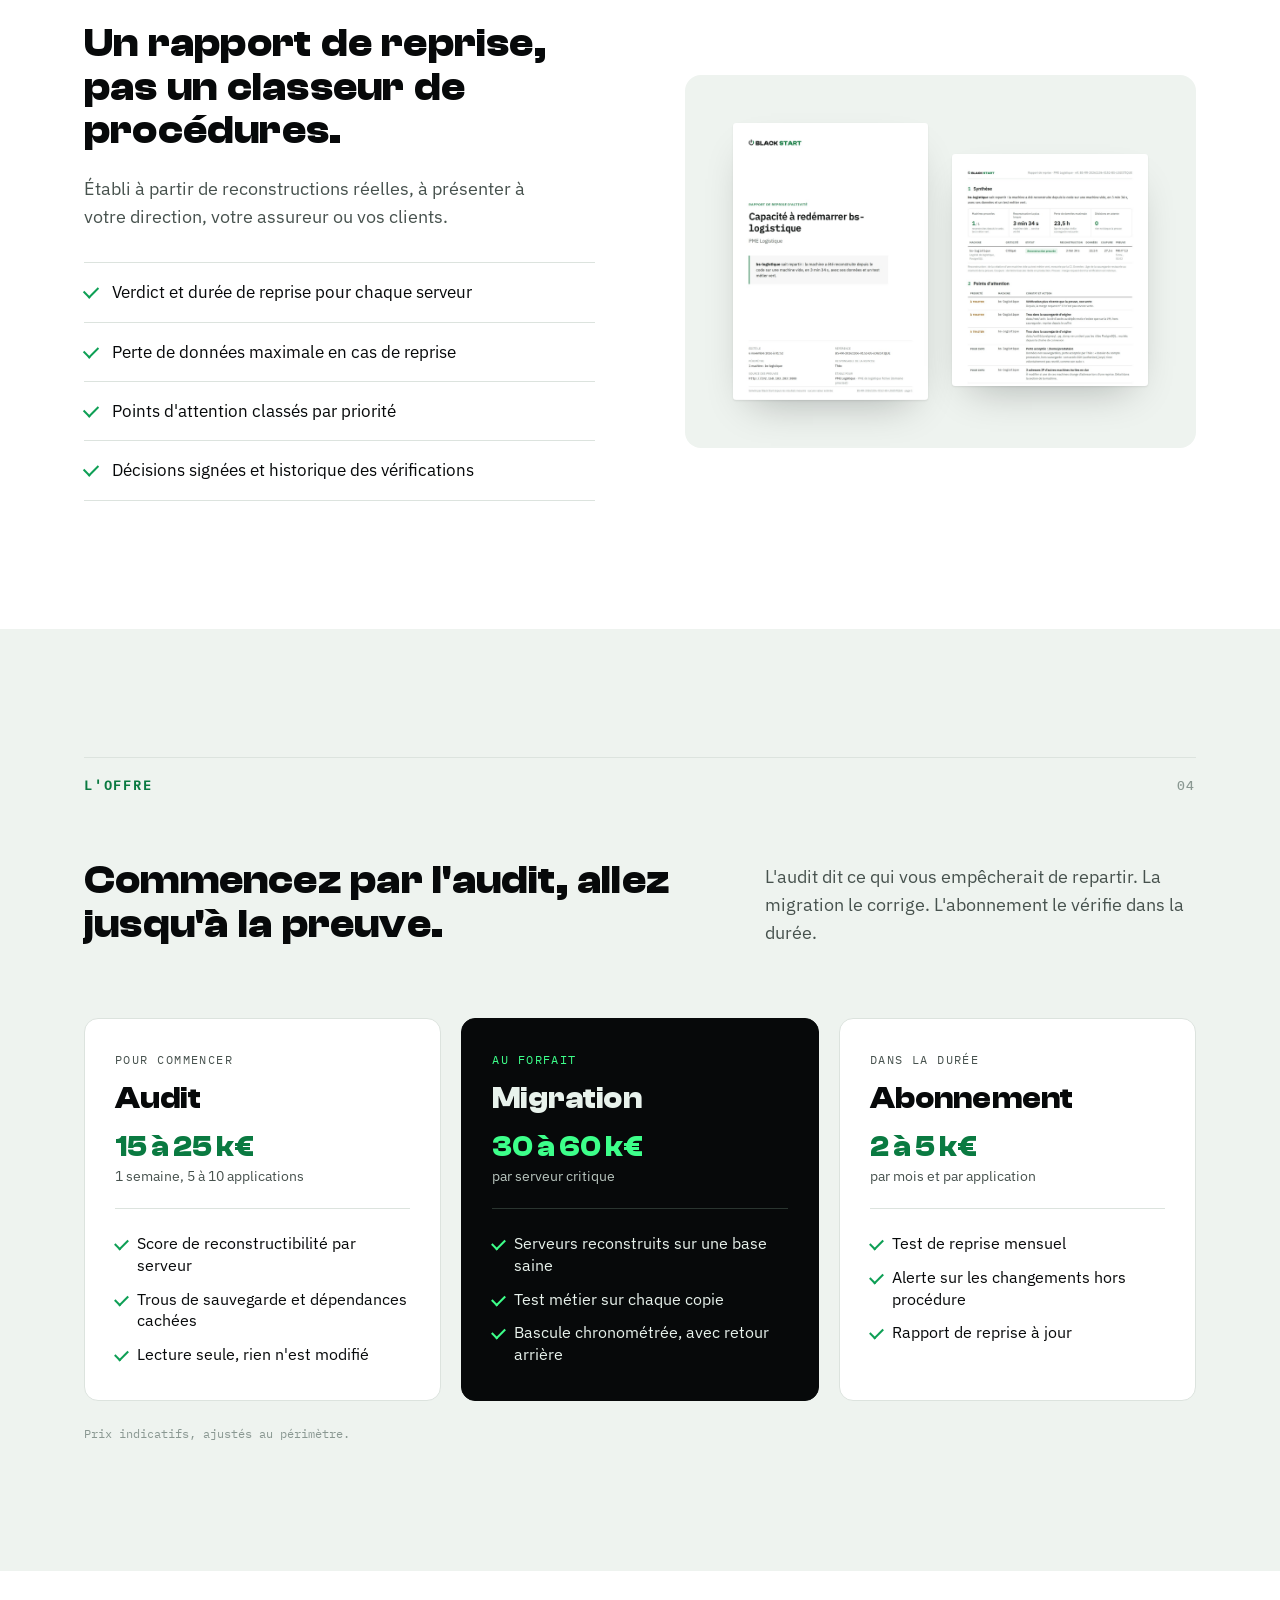
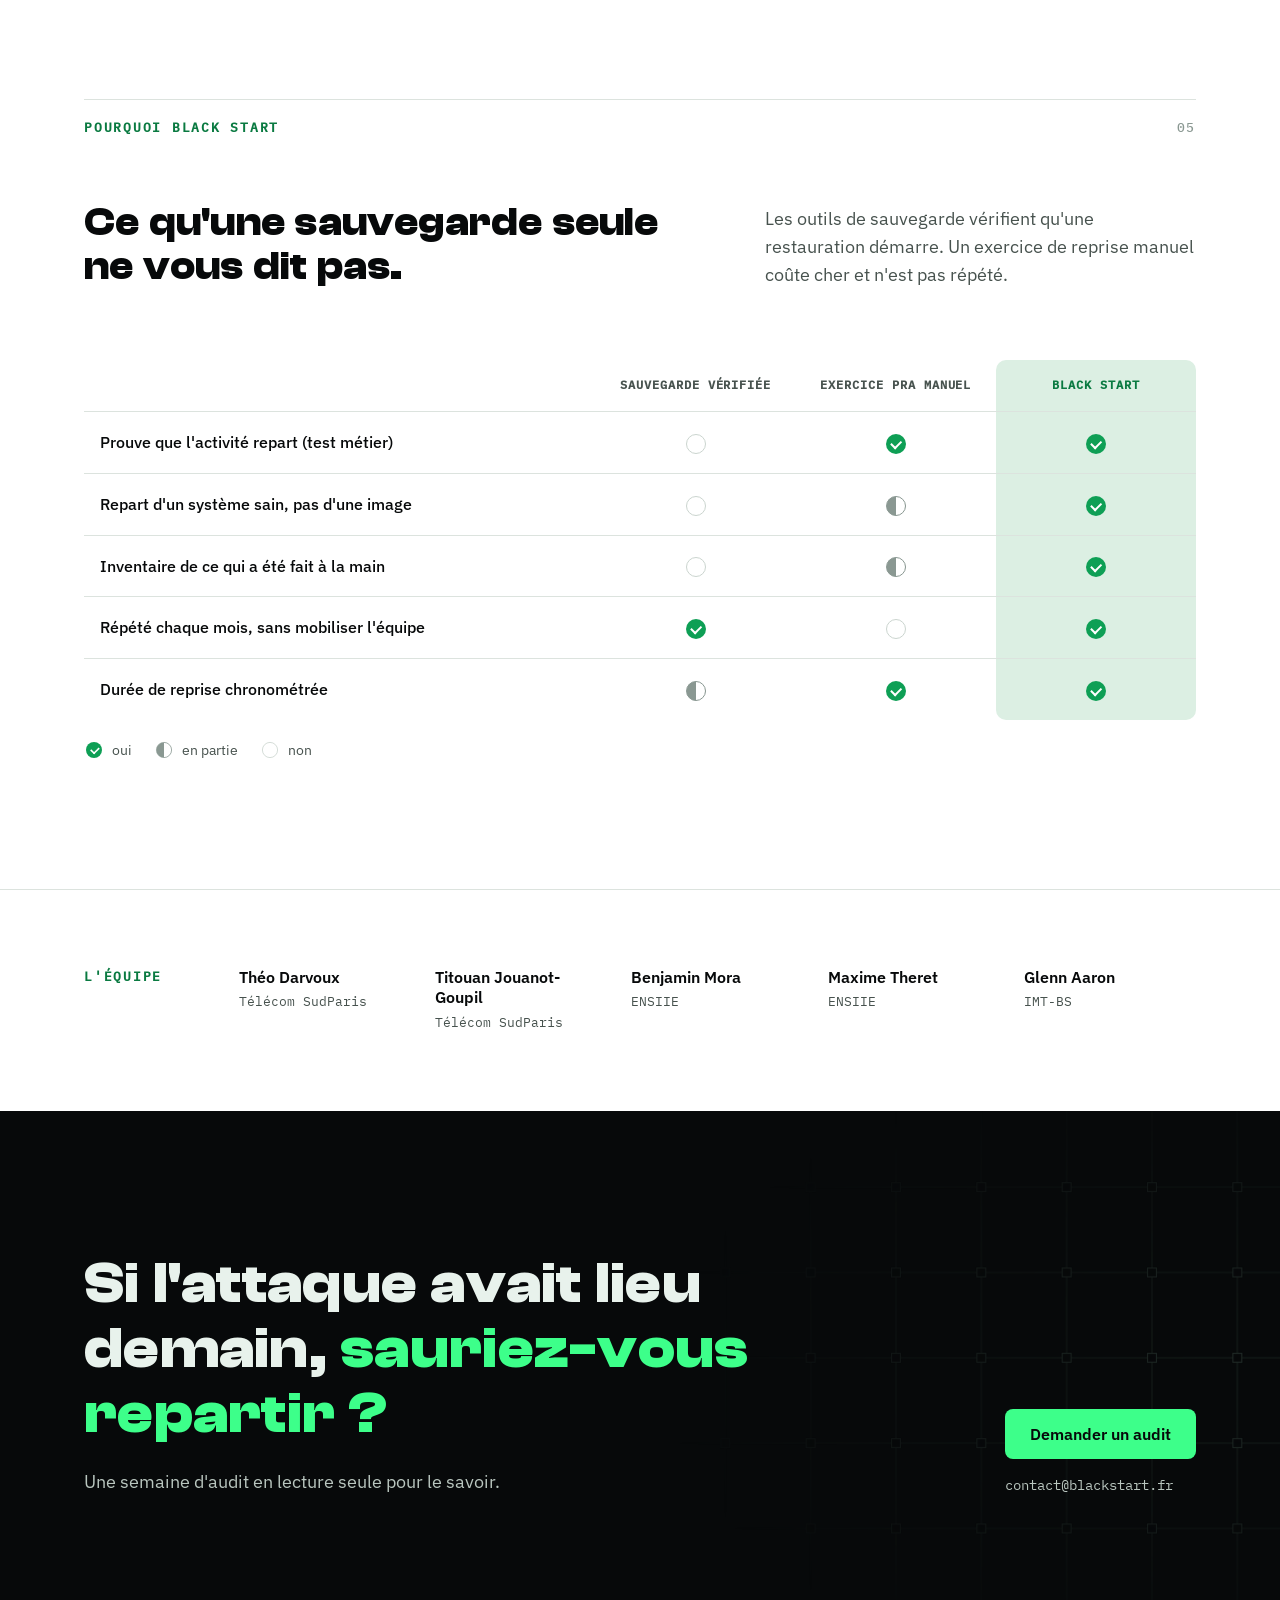
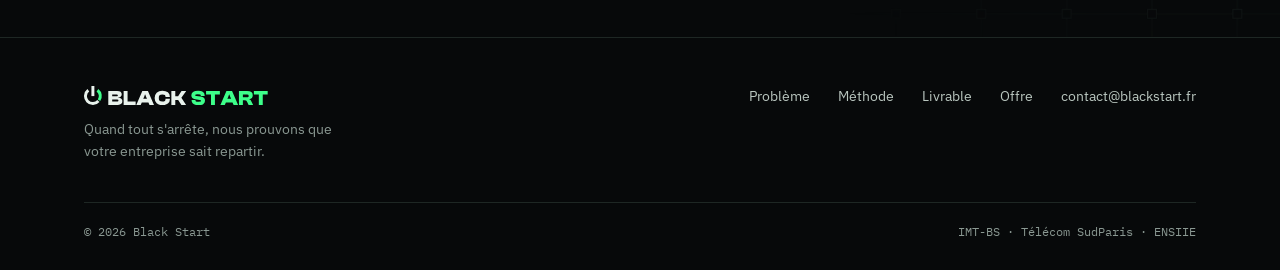
==== commit cf15f471: "Add demo script and configuration for Black Start project - Created a new demo script (script-demo.t" ====
--- a/landing/index.html
+++ b/landing/index.html
@@ -3,1490 +3,449 @@
 <head>
 <meta charset="utf-8">
 <meta name="viewport" content="width=device-width, initial-scale=1">
-<title>Black Start · Votre sauvegarde n'a jamais été testée. La cyberattaque s'en chargera.</title>
-<meta name="description" content="Après une cyberattaque ou une panne, Black Start reconstruit vos serveurs critiques sur une base saine, depuis le code et vos sauvegardes, et prouve que votre activité repart.">
-
-<!-- Polices -->
-<link rel="preconnect" href="https://fonts.googleapis.com">
-<link rel="preconnect" href="https://fonts.gstatic.com" crossorigin>
-<link href="https://fonts.googleapis.com/css2?family=IBM+Plex+Sans:wght@400;500;600;700&family=IBM+Plex+Mono:wght@400;500;600&display=swap" rel="stylesheet">
-
-<script>document.documentElement.classList.add('js');setTimeout(()=>document.documentElement.classList.add('pret'),3000);</script>
+<title>Black Start · Nous prouvons que votre entreprise sait repartir</title>
+<meta name="description" content="Black Start reconstruit vos serveurs critiques depuis le code et vos sauvegardes, puis prouve par un test métier que votre activité repart.">
+<!--
+  Landing Black Start (6 novembre 2026), alignée sur l'executive summary (EXECUTIVE_SUMMARY.html) et sa DA :
+  nuit #07090A, phosphore #3DFF8A, vert #0E9F55, papier #EEF3EF ; Clash Display 700 (titres), IBM Plex Sans / Mono.
+  Page client : seuls les chiffres utiles à un client (durée de reprise, coupure) ; sources dans docs/05-mesures.md.
+  Hors ligne : polices dans fonts/, images dans img/.
+  PDF : node livrables/source/convertir.mjs landing
+-->
+<link rel="stylesheet" href="fonts/plex.css">
+<link rel="icon" href="data:image/svg+xml,%3Csvg xmlns='http://www.w3.org/2000/svg' viewBox='0 0 512 512'%3E%3Crect width='512' height='512' rx='96' fill='%2307090A'/%3E%3Cpath d='M348.35 175.80 A150 150 0 0 1 380.05 378.34' fill='none' stroke='%233DFF8A' stroke-width='62'/%3E%3Cpath d='M367.84 393.96 A150 150 0 1 1 163.65 175.80' fill='none' stroke='%23E8F2EC' stroke-width='62'/%3E%3Crect x='225' y='88.2' width='62' height='205.8' fill='%23E8F2EC'/%3E%3C/svg%3E">
+<script>document.documentElement.classList.add('js')</script>
 <style>
-/* ═══════════════════════════════════════════════════════════════
-   DESIGN SYSTEM · Black Start Landing Page
-   ═══════════════════════════════════════════════════════════════ */
-
-:root {
-  /* Palette */
-  --noir:    #07090A;
-  --noir-2:  #0d1211;
-  --encre:   #18211e;
-  --gris:    #47524e;
-  --gris-l:  #b4beb9;
-  --ligne:   #dfe4df;
-  --papier:  #EEF3EF;
-  --surface: #F5F8F6;
-  --blanc:   #ffffff;
-  --vert:    #0E9F55;
-  --vert-vif:#14C267;
-  --vert-bg: #e4f3ea;
-  --vert-sombre: #064a28;
-  --rouge:   #b3261e;
-  --rouge-bg:#f8e6e4;
-  --orange:  #a3620a;
-
-  --filet-sombre: rgba(255,255,255,.09);
-  --carte-sombre: rgba(255,255,255,.035);
-
-  /* Typo */
-  --sans:  "IBM Plex Sans", system-ui, -apple-system, "Segoe UI", sans-serif;
-  --mono:  "IBM Plex Mono", ui-monospace, "SFMono-Regular", Menlo, monospace;
-
-  /* Espacements */
-  --section-y: clamp(72px, 10vw, 128px);
-  --gutter:    clamp(16px, 4.5vw, 64px);
-  --max-w:     1440px;
-  --r:         12px;
-
-  --ombre: 0 1px 2px rgba(7,9,10,.04), 0 4px 16px rgba(7,9,10,.04);
-  --ombre-h: 0 2px 4px rgba(7,9,10,.05), 0 14px 32px rgba(7,9,10,.08);
+@font-face{font-family:"Clash Display";font-weight:700;font-display:swap;src:url(fonts/clash-display-700.ttf) format("truetype")}
+:root{
+  --nuit:#07090A; --nuit-2:#0E1412; --ligne-n:#1E2724; --ligne-n2:#2A3530;
+  --os:#E8F2EC; --papier:#EEF3EF; --blanc:#fff;
+  --phos:#3DFF8A; --vert:#0E9F55; --vert-f:#0A7A41; --vert-bg:#DCEFE3;
+  --gris:#47524E; --gris-n:#8A9892; --gris-c:#B9C6BF; --ligne:#CBD5CF; --ligne-c:#DCE3DE;
+  --rouge:#B3261E;
+  --titre:"Clash Display","IBM Plex Sans",sans-serif;
+  --sans:"IBM Plex Sans",system-ui,-apple-system,"Segoe UI",sans-serif;
+  --mono:"IBM Plex Mono",ui-monospace,Menlo,monospace;
+  --g:clamp(16px,5vw,72px); --max:1240px; --sy:clamp(88px,10vw,136px);
 }
-
-/* Reset */
-*, *::before, *::after { box-sizing: border-box; margin: 0; padding: 0; }
-html { font-size: 17px; scroll-behavior: smooth; scroll-padding-top: 72px; }
-@media (min-width: 1440px) { html { font-size: 18px; } }
-body {
-  font-family: var(--sans);
-  font-size: 1rem;
-  line-height: 1.7;
-  color: var(--encre);
-  background: var(--blanc);
-  -webkit-font-smoothing: antialiased;
-  text-rendering: optimizeLegibility;
+*{box-sizing:border-box;margin:0;padding:0}
+html{scroll-behavior:smooth;scroll-padding-top:72px}
+body{font-family:var(--sans);font-size:17px;line-height:1.55;color:var(--nuit);background:var(--blanc);-webkit-font-smoothing:antialiased;overflow-x:hidden}
+img{display:block;max-width:100%;height:auto}
+a{color:inherit}
+b,strong{font-weight:600}
+.wrap{max-width:var(--max);margin:0 auto;padding:0 var(--g)}
+.src{font-family:var(--mono);font-size:12px;line-height:1.5;color:var(--gris-n)}
+
+h1,h2,h3{font-family:var(--titre);font-weight:700;letter-spacing:.005em;word-spacing:.08em}
+h2{font-size:clamp(30px,3.1vw,44px);line-height:1.1;max-width:22ch}
+h2 em{font-style:normal;color:var(--vert)}
+.rubrique{display:flex;justify-content:space-between;gap:24px;font-family:var(--mono);font-size:12.5px;font-weight:500;letter-spacing:.14em;text-transform:uppercase;color:var(--gris-n);border-top:1px solid var(--ligne-c);padding-top:18px;margin-bottom:clamp(40px,5vw,64px)}
+.rubrique span:first-child{color:var(--vert-f);font-weight:600}
+.methode .rubrique{border-color:var(--ligne-n2)}
+.methode .rubrique span:first-child{color:var(--phos)}
+.label{font-family:var(--mono);font-size:12.5px;font-weight:600;letter-spacing:.14em;text-transform:uppercase;color:var(--vert-f);margin-bottom:20px}
+.sec{padding:var(--sy) 0}
+/* En-tête de section éditorial : titre à gauche, texte à droite */
+.tete{display:grid;grid-template-columns:7fr 5fr;gap:clamp(32px,6vw,96px);align-items:end}
+.tete>p{font-size:clamp(17px,1.4vw,19px);color:var(--gris);max-width:48ch}
+
+.btn{display:inline-flex;align-items:center;gap:10px;font:600 16px/1 var(--sans);text-decoration:none;padding:16px 24px;border-radius:8px;border:1.5px solid transparent;transition:background .2s,border-color .2s,color .2s;white-space:nowrap}
+.btn-p{background:var(--phos);color:var(--nuit)}
+.btn-p:hover{background:#6BFFA6}
+.btn-o{border-color:var(--ligne-n2);color:var(--os)}
+.btn-o:hover{border-color:var(--gris-c)}
+
+/* Navigation */
+.nav{position:fixed;inset:0 0 auto;z-index:50;transition:background .3s,border-color .3s;border-bottom:1px solid transparent}
+.nav.plein{background:rgba(7,9,10,.88);backdrop-filter:blur(12px);-webkit-backdrop-filter:blur(12px);border-bottom-color:var(--ligne-n)}
+.nav .wrap{display:flex;align-items:center;gap:36px;height:68px}
+.nav img{height:21px;width:auto}
+.nav ul{display:flex;gap:30px;list-style:none;margin-left:auto}
+.nav ul a{text-decoration:none;font-size:15px;color:var(--gris-c)}
+.nav ul a:hover{color:var(--os)}
+.nav .btn{padding:11px 18px;font-size:14px}
+@media (max-width:900px){.nav ul{display:none}.nav .btn{margin-left:auto}}
+
+/* ═══ HERO ═══ */
+.hero{background:var(--nuit);color:var(--os);padding:clamp(128px,14vw,176px) 0 clamp(96px,11vw,144px);position:relative;isolation:isolate}
+.trame{position:absolute;inset:0;z-index:-1;width:100%;height:100%;pointer-events:none;-webkit-mask-image:radial-gradient(70% 60% at 50% 0,#000,transparent 85%);mask-image:radial-gradient(70% 60% at 50% 0,#000,transparent 85%)}
+.hero-txt{max-width:980px}
+.cible{font-family:var(--mono);font-size:13px;letter-spacing:.12em;text-transform:uppercase;color:var(--phos);margin-bottom:26px}
+.hero h1{font-size:clamp(38px,4.8vw,66px);line-height:1.06}
+.hero h1 span{display:block;color:var(--phos);max-width:20ch}
+.hero .sous{font-size:clamp(18px,1.5vw,20px);line-height:1.55;color:var(--gris-c);max-width:46ch;margin-top:28px}
+.hero-cta{display:flex;flex-wrap:wrap;gap:12px;margin-top:36px}
+
+/* Chiffres, sous la capture */
+.chiffres{background:var(--papier);padding:clamp(56px,6vw,80px) 0}
+.chiffres-g{display:grid;grid-template-columns:repeat(3,1fr)}
+.ch{padding:4px 32px 4px 0}
+.ch+.ch{padding-left:32px;border-left:1px solid var(--ligne)}
+.ch .v{font-family:var(--titre);font-size:clamp(40px,4.4vw,58px);line-height:1;white-space:nowrap}
+.ch .v small{font-family:var(--sans);font-weight:500;font-size:.34em;letter-spacing:0;color:var(--gris);margin:0 .55em 0 .2em}
+.ch p{margin-top:12px;font-size:16px;color:var(--gris);max-width:28ch}
+.chiffres .src{margin-top:40px}
+
+/* ═══ PROBLÈME ═══ */
+.cas{display:grid;grid-template-columns:repeat(3,1fr);gap:clamp(20px,3vw,40px);margin-top:clamp(48px,6vw,72px)}
+.cas>div{border-top:1px solid var(--ligne);padding-top:22px}
+.cas .k{font-family:var(--mono);font-size:12px;letter-spacing:.1em;text-transform:uppercase;color:var(--rouge)}
+.cas h3{font-family:var(--sans);font-weight:600;font-size:19px;word-spacing:0;line-height:1.35;letter-spacing:0;margin-top:10px}
+.cout{margin-top:clamp(48px,6vw,72px);display:grid;grid-template-columns:auto 1fr;gap:clamp(24px,4vw,56px);align-items:center;background:var(--papier);border-radius:14px;padding:clamp(24px,3vw,36px) clamp(24px,4vw,48px)}
+.cout .v{font-family:var(--titre);font-size:clamp(56px,7vw,88px);line-height:.9;color:var(--rouge)}
+.cout p{font-size:18px;line-height:1.45;max-width:52ch}
+.cout p span{color:var(--gris)}
+.cout p.src{margin-top:8px;font-size:12px}
+
+/* ═══ MÉTHODE ═══ */
+.methode{background:var(--nuit);color:var(--os)}
+.methode .tete>p{color:var(--gris-c)}
+.etapes{list-style:none;display:grid;grid-template-columns:repeat(4,1fr);margin-top:clamp(56px,7vw,80px);border-top:1px solid var(--ligne-n2);counter-reset:e}
+.etapes li{padding:28px 28px 0 0;position:relative}
+.etapes li+li{padding-left:28px;border-left:1px solid var(--ligne-n)}
+.etapes li::before{counter-increment:e;content:"0" counter(e);font-family:var(--mono);font-size:13px;color:var(--phos);display:block;margin-bottom:18px}
+.etapes h3{font-size:24px;line-height:1.1;margin-bottom:10px}
+.etapes p{font-size:15.5px;color:var(--gris-c);line-height:1.5}
+.etapes .h::before{color:#F2A541}
+.garde{display:grid;grid-template-columns:repeat(3,1fr);gap:clamp(20px,3vw,40px);margin-top:clamp(64px,8vw,96px);padding-top:32px;border-top:1px solid var(--ligne-n2)}
+.garde div{display:grid;grid-template-columns:22px 1fr;gap:14px;font-size:16px;line-height:1.45;color:var(--os)}
+.garde svg{width:22px;height:22px;stroke:var(--phos);fill:none;stroke-width:1.8;stroke-linecap:round;stroke-linejoin:round;margin-top:1px}
+
+/* ═══ LIVRABLE ═══ */
+.livrable{display:grid;grid-template-columns:1fr 1fr;gap:clamp(40px,7vw,112px);align-items:center}
+.livrable ul{list-style:none;margin-top:32px;border-top:1px solid var(--ligne-c)}
+.livrable li{padding:16px 0;border-bottom:1px solid var(--ligne-c);display:grid;grid-template-columns:28px 1fr;font-size:17px}
+.livrable li::before{content:"";width:12px;height:7px;border:solid var(--vert);border-width:0 0 2px 2px;transform:rotate(-45deg);margin-top:7px}
+.livrable .lead{font-size:clamp(17px,1.4vw,19px);color:var(--gris);margin-top:22px;max-width:44ch}
+.papiers{position:relative;background:var(--papier);border-radius:16px;padding:clamp(28px,4vw,48px);display:grid;grid-template-columns:1fr 1fr;gap:clamp(14px,2vw,24px);align-items:start}
+.papiers img{border-radius:3px;box-shadow:0 1px 2px rgba(7,9,10,.08),0 18px 40px -18px rgba(7,9,10,.3);background:#fff}
+.papiers img+img{margin-top:16%}
+
+/* ═══ OFFRE ═══ */
+.offre{background:var(--papier)}
+.offres{display:grid;grid-template-columns:repeat(3,1fr);gap:20px;margin-top:clamp(48px,6vw,72px)}
+.of{background:var(--blanc);border:1px solid var(--ligne-c);border-radius:14px;padding:32px 30px 34px;display:flex;flex-direction:column}
+.of.mis{background:var(--nuit);color:var(--os);border-color:var(--nuit)}
+.of .k{font-family:var(--mono);font-size:12px;letter-spacing:.12em;text-transform:uppercase;color:var(--gris)}
+.of.mis .k{color:var(--phos)}
+.of h3{font-size:30px;line-height:1;margin:14px 0 18px}
+.of .prix{font-family:var(--titre);font-size:28px;line-height:1.1;color:var(--vert-f)}
+.of.mis .prix{color:var(--phos)}
+.of .prix small{display:block;font-family:var(--sans);font-weight:400;font-size:14px;letter-spacing:0;color:var(--gris);margin-top:6px}
+.of.mis .prix small{color:var(--gris-c)}
+.of ul{list-style:none;display:grid;gap:12px;margin-top:24px;padding-top:24px;border-top:1px solid var(--ligne-c);font-size:15.5px}
+.of.mis ul{border-color:var(--ligne-n2)}
+.of li{display:grid;grid-template-columns:22px 1fr;line-height:1.4}
+.of li::before{content:"";width:11px;height:6px;border:solid var(--vert);border-width:0 0 2px 2px;transform:rotate(-45deg);margin-top:6px}
+.of.mis li::before{border-color:var(--phos)}
+.offre .src{margin-top:24px}
+
+/* ═══ COMPARAISON ═══ */
+.comp{margin-top:clamp(48px,6vw,72px);overflow-x:auto}
+.comp table{width:100%;min-width:640px;border-collapse:collapse;font-size:16px}
+.comp th{font-family:var(--mono);font-size:12px;font-weight:600;letter-spacing:.08em;text-transform:uppercase;color:var(--gris);text-align:center;padding:0 16px 16px;vertical-align:bottom;width:18%}
+.comp th:first-child{text-align:left;width:auto}
+.comp th.nous{color:var(--vert-f)}
+.comp td{padding:18px 16px;border-top:1px solid var(--ligne-c);text-align:center}
+.comp td:first-child{text-align:left;font-weight:500}
+.comp td.nous{background:var(--vert-bg)}
+.comp tr:last-child td.nous{border-radius:0 0 10px 10px}
+.comp th.nous{background:var(--vert-bg);border-radius:10px 10px 0 0;padding-top:16px}
+.oui,.non,.mi{display:inline-block;width:20px;height:20px;border-radius:50%;vertical-align:middle;position:relative}
+.oui{background:var(--vert)}
+.oui::after{content:"";position:absolute;left:5.5px;top:6px;width:8px;height:4.5px;border:solid #fff;border-width:0 0 2px 2px;transform:rotate(-45deg)}
+.non{border:1.5px solid var(--ligne)}
+.mi{border:1.5px solid var(--gris-n);background:linear-gradient(90deg,var(--gris-n) 50%,transparent 50%)}
+.comp .leg{display:flex;gap:22px;margin-top:20px;font-size:13.5px;color:var(--gris)}
+.comp .leg span{display:flex;align-items:center;gap:8px}
+.comp .leg i{transform:scale(.8)}
+
+/* ═══ ÉQUIPE ═══ */
+.equipe{border-top:1px solid var(--ligne-c);padding:clamp(56px,6vw,80px) 0}
+.equipe .wrap{display:grid;grid-template-columns:auto 1fr;gap:clamp(32px,6vw,96px);align-items:start}
+.equipe ul{list-style:none;display:grid;grid-template-columns:repeat(5,1fr);gap:24px}
+.equipe li b{display:block;font-size:16px;line-height:1.3}
+.equipe li span{font-family:var(--mono);font-size:12.5px;color:var(--gris)}
+
+/* ═══ APPEL FINAL ═══ */
+.fin{background:var(--nuit);color:var(--os);padding:clamp(96px,11vw,150px) 0;position:relative;isolation:isolate;overflow:hidden}
+.fin .trame{-webkit-mask-image:radial-gradient(60% 80% at 100% 50%,#000,transparent 80%);mask-image:radial-gradient(60% 80% at 100% 50%,#000,transparent 80%)}
+.fin .wrap{display:grid;grid-template-columns:1fr auto;gap:48px;align-items:end}
+.fin h2{font-size:clamp(34px,4.6vw,60px);max-width:17ch}
+.fin h2 em{color:var(--phos)}
+.fin p{margin-top:22px;font-size:clamp(17px,1.4vw,19px);color:var(--gris-c);max-width:46ch}
+.fin .act{display:grid;gap:16px;justify-items:start}
+.fin .act a.m{font-family:var(--mono);font-size:14px;color:var(--gris-c);text-decoration:none}
+.fin .act a.m:hover{color:var(--os)}
+footer{background:var(--nuit);color:var(--gris-n);border-top:1px solid var(--ligne-n);font-size:14px}
+.pied-h{display:flex;justify-content:space-between;align-items:flex-start;gap:40px;flex-wrap:wrap;padding:48px 0 40px}
+.pied-h img{height:19px;width:auto}
+.pied-h p{margin-top:14px;max-width:34ch;color:var(--gris-n)}
+.pied-h nav{display:flex;gap:28px;flex-wrap:wrap}
+.pied-h nav a{text-decoration:none;color:var(--gris-c)}
+.pied-h nav a:hover{color:var(--os)}
+.pied-b{display:flex;justify-content:space-between;gap:16px;flex-wrap:wrap;padding:20px 0 28px;border-top:1px solid var(--ligne-n);font-family:var(--mono);font-size:12px}
+
+/* Apparition discrète */
+.js .fade{opacity:0;transform:translateY(14px);transition:opacity .6s ease,transform .6s ease}
+.js .fade.vu,.statique .fade{opacity:1;transform:none}
+@media (prefers-reduced-motion:reduce){html{scroll-behavior:auto}.js .fade{opacity:1;transform:none;transition:none}}
+
+/* Responsive */
+@media (max-width:980px){
+  .tete,.livrable{grid-template-columns:1fr}
+  .tete{gap:20px}
+  .etapes{grid-template-columns:1fr 1fr}
+  .etapes li:nth-child(3){padding-left:0;border-left:0}
+  .etapes li:nth-child(n+3){margin-top:28px;border-top:1px solid var(--ligne-n)}
+  .offres{grid-template-columns:1fr}
+  .equipe .wrap{grid-template-columns:1fr}
+  .equipe ul{grid-template-columns:repeat(3,1fr)}
+  .fin .wrap{grid-template-columns:1fr}
 }
-::selection { background: var(--vert-vif); color: var(--noir); }
-img, svg { display: block; max-width: 100%; }
-a { color: var(--vert); text-decoration: none; transition: color .15s; }
-a:hover { color: var(--vert-vif); }
-:focus-visible { outline: 2px solid var(--vert-vif); outline-offset: 3px; border-radius: 4px; }
-h1, h2, h3 { text-wrap: balance; }
-p { text-wrap: pretty; }
-
-/* Utilitaires */
-.wrap { max-width: var(--max-w); margin: 0 auto; padding-inline: var(--gutter); }
-.section { padding-block: var(--section-y); }
-.ico {
-  width: 22px; height: 22px;
-  fill: none; stroke: currentColor; stroke-width: 1.8;
-  stroke-linecap: round; stroke-linejoin: round;
-}
-
-
-/* ═══════════════════════════════════════════════════════════════
-   NAV
-   ═══════════════════════════════════════════════════════════════ */
-
-.nav {
-  position: fixed;
-  top: 0; left: 0; right: 0;
-  z-index: 100;
-  background: rgba(7,9,10,.72);
-  backdrop-filter: blur(14px) saturate(140%);
-  -webkit-backdrop-filter: blur(14px) saturate(140%);
-  border-bottom: 1px solid transparent;
-  padding: 0 var(--gutter);
-  transition: background .3s, border-color .3s;
-}
-.nav.scrolled { background: rgba(7,9,10,.92); border-bottom-color: var(--filet-sombre); }
-.nav-inner {
-  max-width: var(--max-w);
-  margin: 0 auto;
-  display: flex;
-  align-items: center;
-  justify-content: space-between;
-  height: 64px;
-}
-.nav-logo { height: 24px; width: auto; }
-.nav-links {
-  display: flex;
-  align-items: center;
-  gap: 28px;
-  list-style: none;
-}
-.nav-links a:not(.btn) {
-  color: var(--gris-l);
-  font-size: 0.95rem;
-  font-weight: 500;
-  position: relative;
-}
-.nav-links a:not(.btn):hover { color: var(--papier); }
-.nav .btn { padding: 9px 18px; font-size: 0.95rem; }
-
-.nav-toggle { display: none; background: none; border: none; cursor: pointer; padding: 8px; }
-.nav-toggle span { display: block; width: 22px; height: 2px; background: var(--papier); margin: 5px 0; border-radius: 2px; transition: .2s; }
-
-@media (max-width: 860px) {
-  .nav-toggle { display: block; }
-  .nav-links {
-    position: absolute;
-    top: 64px;
-    left: 0; right: 0;
-    background: rgba(7,9,10,.97);
-    border-bottom: 1px solid var(--filet-sombre);
-    flex-direction: column;
-    align-items: stretch;
-    padding: 12px var(--gutter) 20px;
-    gap: 4px;
-    display: none;
-  }
-  .nav-links a:not(.btn) { display: block; padding: 10px 0; font-size: 1rem; }
-  .nav-links .btn { justify-content: center; margin-top: 8px; }
-  .nav-links.open { display: flex; }
-}
-
-
-/* ═══════════════════════════════════════════════════════════════
-   BOUTONS
-   ═══════════════════════════════════════════════════════════════ */
-
-.btn {
-  display: inline-flex;
-  align-items: center;
-  gap: 8px;
-  padding: 14px 28px;
-  border-radius: 8px;
-  font-weight: 600;
-  font-size: 1rem;
-  cursor: pointer;
-  border: 1px solid transparent;
-  transition: background .2s, border-color .2s, color .2s, transform .2s, box-shadow .2s;
-  text-decoration: none;
-}
-.btn-primary {
-  background: var(--vert);
-  color: var(--blanc);
-  box-shadow: 0 0 0 0 rgba(20,194,103,0), inset 0 1px 0 rgba(255,255,255,.15);
-}
-.btn-primary:hover {
-  background: var(--vert-vif);
-  color: var(--noir);
-  transform: translateY(-1px);
-  box-shadow: 0 8px 24px -6px rgba(20,194,103,.55), inset 0 1px 0 rgba(255,255,255,.2);
-}
-.btn-outline {
-  background: rgba(255,255,255,.03);
-  color: var(--papier);
-  border-color: rgba(255,255,255,.18);
-}
-.btn-outline:hover { border-color: var(--vert-vif); color: var(--vert-vif); background: rgba(20,194,103,.06); }
-
-
-/* ═══════════════════════════════════════════════════════════════
-   TITRES DE SECTION
-   ═══════════════════════════════════════════════════════════════ */
-
-.section-intro { max-width: 46em; }
-.section-intro p { max-width: 38em; }
-@media (min-width: 1024px) {
-  .section-intro {
-    max-width: none;
-    display: grid;
-    grid-template-columns: minmax(0, 1fr) minmax(0, 1fr);
-    column-gap: clamp(40px, 6vw, 96px);
-    align-items: end;
-  }
-  .section-intro .eyebrow { grid-column: 1; }
-  .section-intro h2 { grid-column: 1; margin-bottom: 0; }
-  .section-intro p { grid-column: 2; grid-row: 1 / span 2; align-self: end; }
-}
-.section-intro h2 {
-  font-size: clamp(1.75rem, 3.2vw, 2.75rem);
-  font-weight: 700;
-  letter-spacing: -.022em;
-  line-height: 1.15;
-  margin-bottom: 14px;
-}
-.section-intro p {
-  color: var(--gris);
-  font-size: 1.08rem;
-}
-.eyebrow {
-  display: inline-flex;
-  align-items: center;
-  gap: 10px;
-  font-family: var(--mono);
-  font-size: 0.88rem;
-  font-weight: 600;
-  letter-spacing: .1em;
-  text-transform: uppercase;
-  color: var(--vert);
-  margin-bottom: 14px;
-}
-.eyebrow::before {
-  content: "";
-  width: 18px; height: 2px;
-  background: currentColor;
-  border-radius: 2px;
-}
-
-
-/* ═══════════════════════════════════════════════════════════════
-   HERO
-   ═══════════════════════════════════════════════════════════════ */
-
-.hero {
-  position: relative;
-  background: var(--noir);
-  color: var(--papier);
-  overflow: hidden;
-  padding: clamp(128px, 16vw, 200px) 0 clamp(72px, 10vw, 112px);
-}
-.hero::before {
-  content: "";
-  position: absolute; inset: 0;
-  background-image:
-    linear-gradient(rgba(255,255,255,.045) 1px, transparent 1px),
-    linear-gradient(90deg, rgba(255,255,255,.045) 1px, transparent 1px);
-  background-size: 56px 56px;
-  -webkit-mask-image: radial-gradient(75% 70% at 70% 30%, #000 0%, transparent 75%);
-          mask-image: radial-gradient(75% 70% at 70% 30%, #000 0%, transparent 75%);
-  pointer-events: none;
-}
-.hero::after {
-  content: "";
-  position: absolute; inset: 0;
-  background:
-    radial-gradient(50% 60% at 80% 15%, rgba(20,194,103,.16) 0%, transparent 70%),
-    radial-gradient(40% 50% at 10% 90%, rgba(14,159,85,.08) 0%, transparent 60%);
-  pointer-events: none;
-}
-.hero .wrap { position: relative; z-index: 1; }
-.hero .eyebrow { color: var(--vert-vif); margin-bottom: 28px; }
-.hero h1 {
-  font-size: clamp(2.3rem, 6vw, 4.25rem);
-  font-weight: 700;
-  line-height: 1.04;
-  letter-spacing: -.035em;
-  max-width: 18em;
-  margin-bottom: 28px;
-}
-.hero h1 .vert {
-  background: linear-gradient(90deg, var(--vert-vif), #7df0b0);
-  -webkit-background-clip: text;
-          background-clip: text;
-  color: transparent;
-}
-.hero-sub {
-  font-size: clamp(1.05rem, 1.8vw, 1.22rem);
-  line-height: 1.6;
-  color: var(--gris-l);
-  max-width: 46em;
-  margin-bottom: 40px;
-}
-.hero-cta {
-  display: flex;
-  gap: 12px;
-  flex-wrap: wrap;
-}
-
-.hero-stats {
-  display: grid;
-  grid-template-columns: repeat(4, 1fr);
-  margin-top: clamp(56px, 8vw, 88px);
-  border: 1px solid var(--filet-sombre);
-  border-radius: var(--r);
-  background: rgba(7,9,10,.5);
-  backdrop-filter: blur(4px);
-}
-.hero-stat {
-  padding: 24px 24px 22px;
-  border-left: 1px solid var(--filet-sombre);
-}
-.hero-stat:first-child { border-left: 0; }
-.hero-stat .big {
-  font-size: clamp(1.7rem, 3vw, 2.3rem);
-  font-weight: 700;
-  letter-spacing: -.02em;
-  line-height: 1;
-  color: var(--blanc);
-  font-variant-numeric: tabular-nums;
-}
-.hero-stat .label {
-  font-family: var(--mono);
-  font-size: 0.88rem;
-  letter-spacing: .03em;
-  color: var(--gris-l);
-  margin-top: 10px;
-}
-@media (max-width: 760px) {
-  .hero-stats { grid-template-columns: 1fr 1fr; }
-  .hero-stat:nth-child(3) { border-left: 0; }
-  .hero-stat:nth-child(n+3) { border-top: 1px solid var(--filet-sombre); }
-}
-
-
-/* ═══════════════════════════════════════════════════════════════
-   PROBLÈME
-   ═══════════════════════════════════════════════════════════════ */
-
-.probleme { background: var(--surface); }
-.probleme-grid {
-  display: grid;
-  grid-template-columns: repeat(auto-fit, minmax(260px, 1fr));
-  gap: 20px;
-  margin-top: 48px;
-}
-.probleme-card {
-  background: var(--blanc);
-  border: 1px solid var(--ligne);
-  border-radius: var(--r);
-  padding: 30px 28px;
-  box-shadow: var(--ombre);
-  transition: box-shadow .25s, transform .25s, border-color .25s;
-}
-.probleme-card:hover { box-shadow: var(--ombre-h); transform: translateY(-2px); border-color: #e9c9c5; }
-.probleme-card .icon {
-  width: 44px;
-  height: 44px;
-  background: var(--rouge-bg);
-  color: var(--rouge);
-  border-radius: 10px;
-  display: grid;
-  place-items: center;
-  margin-bottom: 20px;
-}
-.probleme-card h3 {
-  font-size: 1.12rem;
-  font-weight: 600;
-  letter-spacing: -.01em;
-  margin-bottom: 8px;
-}
-.probleme-card p {
-  color: var(--gris);
-  font-size: 1rem;
-}
-
-
-/* ═══════════════════════════════════════════════════════════════
-   COMMENT ÇA MARCHE · Étapes
-   ═══════════════════════════════════════════════════════════════ */
-
-.etapes-grid {
-  position: relative;
-  display: grid;
-  grid-template-columns: repeat(4, 1fr);
-  gap: 20px;
-  margin-top: 56px;
-}
-.etapes-grid::before {
-  content: "";
-  position: absolute;
-  top: 21px; left: 22px; right: calc(25% - 30px);
-  height: 2px;
-  background: repeating-linear-gradient(90deg, var(--vert) 0 6px, transparent 6px 12px);
-  opacity: .35;
-}
-.etape { position: relative; }
-.etape-num {
-  position: relative;
-  display: inline-grid;
-  place-items: center;
-  width: 44px; height: 44px;
-  border-radius: 50%;
-  background: var(--blanc);
-  border: 2px solid var(--vert);
-  color: var(--vert);
-  font-family: var(--mono);
-  font-size: 0.95rem;
-  font-weight: 600;
-  margin-bottom: 22px;
-  box-shadow: 0 0 0 6px var(--blanc);
-}
-.etape:last-child .etape-num { background: var(--vert); color: var(--blanc); }
-.etape h3 {
-  font-size: 1.08rem;
-  font-weight: 600;
-  letter-spacing: -.01em;
-  margin-bottom: 8px;
-}
-.etape p {
-  font-size: 1rem;
-  color: var(--gris);
-}
-@media (max-width: 960px) {
-  .etapes-grid { grid-template-columns: 1fr 1fr; gap: 40px 28px; }
-  .etapes-grid::before { display: none; }
-}
-@media (max-width: 560px) {
-  .etapes-grid { grid-template-columns: 1fr; gap: 0; }
-  .etape { padding: 0 0 32px 64px; }
-  .etape::before {
-    content: "";
-    position: absolute;
-    left: 21px; top: 44px; bottom: 0;
-    width: 2px;
-    background: repeating-linear-gradient(180deg, var(--vert) 0 6px, transparent 6px 12px);
-    opacity: .35;
-  }
-  .etape:last-child::before { display: none; }
-  .etape-num { position: absolute; left: 0; top: 0; }
-  .etape h3 { padding-top: 10px; }
-}
-
-
-/* ═══════════════════════════════════════════════════════════════
-   PREUVE (démo chiffrée)
-   ═══════════════════════════════════════════════════════════════ */
-
-.preuve {
-  position: relative;
-  background: var(--noir);
-  color: var(--papier);
-  overflow: hidden;
-}
-.preuve::before {
-  content: "";
-  position: absolute; inset: 0;
-  background: radial-gradient(60% 50% at 50% 0%, rgba(20,194,103,.10) 0%, transparent 70%);
-  pointer-events: none;
-}
-.preuve .wrap { position: relative; }
-.preuve .eyebrow { color: var(--vert-vif); }
-.preuve .section-intro p { color: var(--gris-l); }
-
-.preuve-grid {
-  display: grid;
-  grid-template-columns: repeat(auto-fit, minmax(230px, 1fr));
-  gap: 16px;
-  margin-top: 48px;
-}
-.preuve-card {
-  position: relative;
-  background: var(--carte-sombre);
-  border: 1px solid var(--filet-sombre);
-  border-radius: var(--r);
-  padding: 28px 26px;
-  overflow: hidden;
-  transition: border-color .25s, background .25s;
-}
-.preuve-card::before {
-  content: "";
-  position: absolute;
-  top: 0; left: 26px;
-  width: 32px; height: 2px;
-  background: var(--vert-vif);
-}
-.preuve-card:hover { border-color: rgba(20,194,103,.35); background: rgba(20,194,103,.04); }
-.preuve-card .big {
-  font-size: clamp(2.2rem, 4vw, 2.8rem);
-  font-weight: 700;
-  letter-spacing: -.03em;
-  color: var(--blanc);
-  line-height: 1;
-  font-variant-numeric: tabular-nums;
-}
-.preuve-card .unit {
-  font-family: var(--mono);
-  font-size: 0.9rem;
-  letter-spacing: .03em;
-  color: var(--vert-vif);
-  margin-top: 10px;
-}
-.preuve-card .desc {
-  font-size: 0.95rem;
-  color: var(--gris-l);
-  margin-top: 14px;
-  line-height: 1.55;
-}
-
-.preuve-bar {
-  margin-top: 16px;
-  background: var(--carte-sombre);
-  border: 1px solid var(--filet-sombre);
-  border-radius: var(--r);
-  padding: 28px 26px;
-}
-.preuve-bar h3 {
-  font-size: 1rem;
-  font-weight: 600;
-  margin-bottom: 18px;
-}
-.timeline {
-  display: flex;
-  height: 44px;
-  gap: 3px;
-}
-.timeline span {
-  border-radius: 6px;
-  display: flex;
-  align-items: center;
-  justify-content: center;
-  font-family: var(--mono);
-  font-size: 0.88rem;
-  font-weight: 600;
-  color: var(--blanc);
-  white-space: nowrap;
-  overflow: hidden;
-  text-overflow: clip;
-  padding-inline: 6px;
-  min-width: 0;
-}
-.tl-legend {
-  display: flex;
-  flex-wrap: wrap;
-  gap: 8px 22px;
-  margin-top: 16px;
-  font-size: 0.9rem;
-  color: var(--gris-l);
-  font-variant-numeric: tabular-nums;
-}
-.tl-legend span {
-  display: inline-flex;
-  align-items: center;
-  gap: 8px;
-}
-.tl-legend .dot {
-  width: 10px;
-  height: 10px;
-  border-radius: 3px;
-  display: inline-block;
-  flex-shrink: 0;
-}
-@media (max-width: 640px) {
-  .timeline span { font-size: 0; padding: 0; }
-}
-
-/* Capture du rapport */
-.capture {
-  margin-top: 16px;
-  border-radius: var(--r);
-  border: 1px solid var(--filet-sombre);
-  background: #f3f3f0;
-  overflow: hidden;
-  box-shadow: 0 30px 80px -20px rgba(0,0,0,.6);
-}
-.capture-bar {
-  display: flex;
-  gap: 6px;
-  padding: 11px 14px;
-  background: #1a201e;
-  border-bottom: 1px solid var(--filet-sombre);
-}
-.capture-bar i { width: 10px; height: 10px; border-radius: 50%; background: rgba(255,255,255,.16); }
-.capture-scroll { overflow-x: auto; }
-.capture img {
-  width: 100%;
-  min-width: 900px;
-  height: auto;
-  -webkit-mask-image: linear-gradient(180deg, #000 72%, transparent);
-          mask-image: linear-gradient(180deg, #000 72%, transparent);
-}
-
-
-/* ═══════════════════════════════════════════════════════════════
-   NIS2 BANDEAU
-   ═══════════════════════════════════════════════════════════════ */
-
-.nis2-banner {
-  position: relative;
-  background: linear-gradient(120deg, var(--vert-sombre) 0%, #0a6b3a 60%, #0c7d44 100%);
-  color: var(--blanc);
-  padding: 52px 0;
-  overflow: hidden;
-}
-.nis2-banner::before {
-  content: "";
-  position: absolute; inset: 0;
-  background-image: repeating-linear-gradient(-45deg, rgba(255,255,255,.035) 0 2px, transparent 2px 14px);
-  pointer-events: none;
-}
-.nis2-banner .wrap { position: relative; }
-.nis2-inner {
-  display: flex;
-  gap: 32px;
-  align-items: center;
-  flex-wrap: wrap;
-}
-.nis2-inner .tag {
-  font-family: var(--mono);
-  font-size: 0.9rem;
-  font-weight: 600;
-  letter-spacing: .04em;
-  border: 1px solid rgba(255,255,255,.35);
-  background: rgba(255,255,255,.08);
-  padding: 7px 14px;
-  border-radius: 999px;
-  white-space: nowrap;
-}
-.nis2-inner p {
-  flex: 1;
-  min-width: 260px;
-  font-size: 1.08rem;
-  line-height: 1.6;
-  color: rgba(255,255,255,.88);
-}
-.nis2-inner strong { color: var(--blanc); }
-
-
-/* ═══════════════════════════════════════════════════════════════
-   OFFRE
-   ═══════════════════════════════════════════════════════════════ */
-
-.offre { background: var(--surface); }
-.offre-grid {
-  display: grid;
-  grid-template-columns: repeat(auto-fit, minmax(280px, 1fr));
-  gap: 20px;
-  margin-top: 48px;
-  align-items: stretch;
-}
-.offre-card {
-  background: var(--blanc);
-  border: 1px solid var(--ligne);
-  border-radius: 14px;
-  padding: 32px 28px;
-  position: relative;
-  box-shadow: var(--ombre);
-  transition: box-shadow .25s, transform .25s;
-}
-.offre-card:hover { box-shadow: var(--ombre-h); transform: translateY(-2px); }
-.offre-card.featured {
-  border-color: var(--vert);
-  box-shadow: 0 0 0 1px var(--vert), 0 20px 48px -16px rgba(14,159,85,.35);
-}
-.offre-ico {
-  width: 44px; height: 44px;
-  border-radius: 10px;
-  display: grid; place-items: center;
-  background: var(--vert-bg);
-  color: var(--vert);
-  margin-bottom: 18px;
-}
-.featured .offre-ico { background: var(--vert); color: var(--blanc); }
-.offre-card h3 {
-  font-size: 1.3rem;
-  font-weight: 700;
-  letter-spacing: -.015em;
-  margin-bottom: 4px;
-}
-.offre-card .offre-desc {
-  font-family: var(--mono);
-  color: var(--gris);
-  font-size: 0.88rem;
-  padding-bottom: 20px;
-  margin-bottom: 20px;
-  border-bottom: 1px solid var(--ligne);
-}
-.offre-card ul {
-  list-style: none;
-  display: grid;
-  gap: 12px;
-}
-.offre-card li {
-  display: flex;
-  gap: 12px;
-  font-size: 1rem;
-  line-height: 1.5;
-  align-items: start;
-}
-.offre-card li::before {
-  content: "";
-  flex-shrink: 0;
-  width: 18px; height: 18px;
-  margin-top: 2px;
-  border-radius: 50%;
-  background: var(--vert-bg) url("data:image/svg+xml,%3Csvg xmlns='http://www.w3.org/2000/svg' viewBox='0 0 24 24' fill='none' stroke='%230E9F55' stroke-width='3.2' stroke-linecap='round' stroke-linejoin='round'%3E%3Cpath d='m6 12.5 4 4 8-9'/%3E%3C/svg%3E") center / 11px no-repeat;
-}
-
-
-/* ═══════════════════════════════════════════════════════════════
-   MARCHÉ / CONTEXTE
-   ═══════════════════════════════════════════════════════════════ */
-
-.marche { background: var(--surface); }
-.marche-stats {
-  display: grid;
-  grid-template-columns: repeat(auto-fit, minmax(220px, 1fr));
-  gap: 0;
-  margin-top: 48px;
-  background: var(--blanc);
-  border: 1px solid var(--ligne);
-  border-radius: 14px;
-  box-shadow: var(--ombre);
-  overflow: hidden;
-}
-.marche-stat {
-  padding: 32px 28px;
-  border-right: 1px solid var(--ligne);
-  margin-right: -1px;
-  border-bottom: 1px solid var(--ligne);
-  margin-bottom: -1px;
-}
-.marche-stat .big {
-  font-size: clamp(2rem, 3.4vw, 2.5rem);
-  font-weight: 700;
-  letter-spacing: -.03em;
-  color: var(--encre);
-  line-height: 1;
-  font-variant-numeric: tabular-nums;
-}
-.marche-stat .label {
-  font-size: 1rem;
-  color: var(--encre);
-  margin-top: 12px;
-  line-height: 1.45;
-}
-.marche-stat .source {
-  font-size: 0.88rem;
-  color: var(--gris);
-  font-family: var(--mono);
-  margin-top: 14px;
-  padding-top: 12px;
-  border-top: 1px dashed var(--ligne);
-}
-
-
-/* ═══════════════════════════════════════════════════════════════
-   CONCURRENCE
-   ═══════════════════════════════════════════════════════════════ */
-
-.concurrence-table {
-  margin-top: 40px;
-  overflow-x: auto;
-  border: 1px solid var(--ligne);
-  border-radius: 14px;
-  background: var(--blanc);
-  box-shadow: var(--ombre);
-}
-.concurrence-table table {
-  width: 100%;
-  min-width: 640px;
-  border-collapse: collapse;
-  font-size: 1rem;
-}
-.concurrence-table th {
-  text-align: center;
-  padding: 16px;
-  font-family: var(--mono);
-  font-size: 0.88rem;
-  text-transform: uppercase;
-  letter-spacing: .06em;
-  color: var(--gris);
-  font-weight: 600;
-  border-bottom: 1px solid var(--ligne);
-  vertical-align: bottom;
-}
-.concurrence-table th:first-child,
-.concurrence-table td:first-child { text-align: left; }
-.concurrence-table td {
-  padding: 14px 16px;
-  border-bottom: 1px solid var(--ligne);
-  text-align: center;
-}
-.concurrence-table td:first-child { font-weight: 500; }
-.concurrence-table tr:last-child td { border-bottom: 0; }
-.concurrence-table tbody tr:hover td { background: var(--surface); }
-.concurrence-table th:last-child { background: var(--vert); color: var(--blanc) !important; }
-.concurrence-table td.bs-row { background: var(--vert-bg) !important; }
-.check { color: var(--vert); font-weight: 700; }
-.cross { color: var(--rouge); font-weight: 700; opacity: .75; }
-.partial { color: var(--orange); font-weight: 600; font-size: .9rem; }
-.na { color: var(--gris-l); }
-.sources { margin-top: 14px; font-size: .9rem; color: var(--gris); }
-.sources a { color: var(--gris); text-decoration: underline; text-underline-offset: 2px; }
-.sources a:hover { color: var(--vert); }
-
-
-/* ═══════════════════════════════════════════════════════════════
-   CTA FINAL
-   ═══════════════════════════════════════════════════════════════ */
-
-.cta-final {
-  position: relative;
-  background: var(--noir);
-  color: var(--papier);
-  text-align: center;
-  padding: clamp(80px, 12vw, 144px) 0;
-  overflow: hidden;
-}
-.cta-final::before {
-  content: "";
-  position: absolute; inset: 0;
-  background-image:
-    linear-gradient(rgba(255,255,255,.04) 1px, transparent 1px),
-    linear-gradient(90deg, rgba(255,255,255,.04) 1px, transparent 1px);
-  background-size: 56px 56px;
-  -webkit-mask-image: radial-gradient(50% 60% at 50% 50%, #000 0%, transparent 80%);
-          mask-image: radial-gradient(50% 60% at 50% 50%, #000 0%, transparent 80%);
-}
-.cta-final::after {
-  content: "";
-  position: absolute;
-  left: 50%; top: 50%;
-  width: 640px; height: 640px;
-  transform: translate(-50%, -50%);
-  background: radial-gradient(circle, rgba(20,194,103,.14) 0%, transparent 65%);
-  pointer-events: none;
-}
-.cta-final .wrap { position: relative; z-index: 1; }
-.cta-final h2 {
-  font-size: clamp(1.9rem, 4.6vw, 3rem);
-  font-weight: 700;
-  letter-spacing: -.03em;
-  line-height: 1.1;
-  margin-bottom: 18px;
-}
-.cta-final p {
-  color: var(--gris-l);
-  font-size: 1.08rem;
-  max-width: 34em;
-  margin: 0 auto 36px;
-}
-.cta-final .btn-primary {
-  font-size: 1.05rem;
-  padding: 16px 36px;
-}
-.cta-final .cta-mail {
-  margin: 24px auto 0;
-  font-size: 0.95rem;
-}
-
-
-/* ═══════════════════════════════════════════════════════════════
-   FOOTER
-   ═══════════════════════════════════════════════════════════════ */
-
-footer {
-  background: var(--noir);
-  border-top: 1px solid var(--filet-sombre);
-  color: var(--gris);
-  font-size: 0.9rem;
-  padding: 32px 0;
-}
-footer .wrap {
-  display: flex;
-  justify-content: space-between;
-  align-items: center;
-  flex-wrap: wrap;
-  gap: 16px;
-}
-footer a { color: var(--vert-vif); }
-footer .footer-logo { width: 132px; opacity: .8; }
-
-
-/* ═══════════════════════════════════════════════════════════════
-   ANIMATIONS
-   ═══════════════════════════════════════════════════════════════ */
-
-@media (prefers-reduced-motion: no-preference) {
-  .js .fade-up {
-    opacity: 0;
-    transform: translateY(20px);
-    transition: opacity .7s cubic-bezier(.2,.7,.2,1), transform .7s cubic-bezier(.2,.7,.2,1);
-    transition-delay: var(--d, 0s);
-  }
-  .js .fade-up.visible {
-    opacity: 1;
-    transform: none;
-  }
-  .hero .eyebrow, .hero h1, .hero-sub, .hero-cta, .hero-stats {
-    animation: monte .8s cubic-bezier(.2,.7,.2,1) both;
-  }
-  .hero h1      { animation-delay: .08s; }
-  .hero-sub     { animation-delay: .16s; }
-  .hero-cta     { animation-delay: .24s; }
-  .hero-stats   { animation-delay: .36s; }
-  @keyframes monte { from { opacity: 0; transform: translateY(16px); } }
-
-  /* ── Motion design ─────────────────────────────────────────── */
-
-  /* Chiffres masqués tant que le script ne les a pas mis à zéro */
-  .js:not(.pret) .hero-stat .big, .js:not(.pret) .preuve-card .big,
-  .js:not(.pret) .marche-stat .big, .js:not(.pret) .tl-clock { visibility: hidden; }
-
-  /* Hero : le vert s'allume une fois, la lueur de fond respire lentement */
-  .hero h1 .vert {
-    background-image: linear-gradient(90deg, #14C267 0%, #7df0b0 40%, #e3fff0 50%, #1f6b45 60%, #1f6b45 100%);
-    background-size: 250% 100%;
-    background-position: 100% 0;
-    animation: allume 1.8s cubic-bezier(.3,.6,.2,1) .5s forwards;
-  }
-  @keyframes allume { to { background-position: 0 0; } }
-  .hero::after { animation: respire 14s ease-in-out infinite alternate; }
-  @keyframes respire { to { transform: translate3d(-4%, 3%, 0) scale(1.08); } }
-
-  /* Chiffres : soulignement qui se trace sous chaque valeur */
-  .js .hero-stat, .js .preuve-card, .js .marche-stat { position: relative; }
-  .js .hero-stat::after {
-    content: "";
-    position: absolute; left: 24px; bottom: 0;
-    width: 40px; height: 2px;
-    background: var(--vert-vif);
-    transform: scaleX(0); transform-origin: left;
-    transition: transform .9s cubic-bezier(.2,.7,.2,1) var(--d, 0s);
-  }
-  .js .hero-stats.in .hero-stat::after { transform: scaleX(1); }
-  .js .preuve-card::before {
-    transform: scaleX(0); transform-origin: left;
-    transition: transform .9s cubic-bezier(.2,.7,.2,1) calc(var(--d, 0s) + .2s);
-  }
-  .js .preuve-card.visible::before { transform: scaleX(1); }
-
-  /* Étapes : la ligne se trace, les pastilles s'allument l'une après l'autre */
-  .js .etapes-grid::before {
-    transform: scaleX(0); transform-origin: left;
-    transition: transform 1.6s cubic-bezier(.4,0,.2,1) .2s;
-  }
-  .js .etapes-grid.in::before { transform: scaleX(1); }
-  .js .etape-num { transform: scale(.6); opacity: 0; transition: transform .5s cubic-bezier(.3,1.6,.5,1), opacity .3s; }
-  .js .etapes-grid.in .etape-num { transform: none; opacity: 1; }
-  .js .etapes-grid.in .etape:nth-child(1) .etape-num { transition-delay: .15s; }
-  .js .etapes-grid.in .etape:nth-child(2) .etape-num { transition-delay: .6s; }
-  .js .etapes-grid.in .etape:nth-child(3) .etape-num { transition-delay: 1.05s; }
-  .js .etapes-grid.in .etape:nth-child(4) .etape-num { transition-delay: 1.5s; }
-  .js .etapes-grid.in .etape:last-child .etape-num { animation: halo 1.4s ease-out 2s 2; }
-  @keyframes halo {
-    0%   { box-shadow: 0 0 0 6px var(--blanc), 0 0 0 6px rgba(14,159,85,.45); }
-    100% { box-shadow: 0 0 0 6px var(--blanc), 0 0 0 20px rgba(14,159,85,0); }
-  }
-
-  /* Chronologie : rejouée en accéléré, segment par segment */
-  .js .timeline span { clip-path: inset(0 100% 0 0); }
-  .js .timeline.in span {
-    animation: remplit var(--t, .3s) linear var(--at, 0s) forwards;
-  }
-  @keyframes remplit { to { clip-path: inset(0 0 0 0); } }
-  .tl-clock { font-variant-numeric: tabular-nums; color: var(--vert-vif); }
-
-  /* Capture du rapport : avance légèrement en entrant */
-  .js .capture.fade-up { transform: translateY(40px) scale(.97); }
-  .js .capture.fade-up.visible { transform: none; }
-
-  /* Concurrence : les coches Black Start tombent une à une */
-  .js .concurrence-table td.bs-row { transform: scale(.4); opacity: 0; transition: transform .45s cubic-bezier(.3,1.6,.5,1), opacity .3s; }
-  .js .concurrence-table.visible td.bs-row { transform: none; opacity: 1; }
-  .js .concurrence-table.visible tr:nth-child(1) td.bs-row { transition-delay: .5s; }
-  .js .concurrence-table.visible tr:nth-child(2) td.bs-row { transition-delay: .65s; }
-  .js .concurrence-table.visible tr:nth-child(3) td.bs-row { transition-delay: .8s; }
-  .js .concurrence-table.visible tr:nth-child(4) td.bs-row { transition-delay: .95s; }
-  .js .concurrence-table.visible tr:nth-child(5) td.bs-row { transition-delay: 1.1s; }
-  .js .concurrence-table.visible tr:nth-child(6) td.bs-row { transition-delay: 1.25s; }
-
-  /* Appel final : le bouton appelle l'œil trois fois, puis se tait */
-  .js .cta-final.in .btn-primary { animation: appel 2.4s ease-out .8s 3; }
-  @keyframes appel {
-    0%   { box-shadow: 0 0 0 0 rgba(20,194,103,.55); }
-    70%  { box-shadow: 0 0 0 18px rgba(20,194,103,0); }
-    100% { box-shadow: 0 0 0 0 rgba(20,194,103,0); }
-  }
+@media (max-width:700px){
+  body{font-size:16px}
+  .chiffres-g,.cas,.garde{grid-template-columns:1fr}
+  .ch,.ch+.ch{padding:20px 0;border-left:0;border-top:1px solid var(--ligne)}
+  .ch:first-child{border-top:0;padding-top:0}
+  .cout{grid-template-columns:1fr}
+  .etapes{grid-template-columns:1fr}
+  .etapes li,.etapes li+li{padding-left:0;border-left:0}
+  .etapes li+li{margin-top:28px;border-top:1px solid var(--ligne-n)}
+  .equipe ul{grid-template-columns:1fr 1fr}
+  .hero-cta .btn{flex:1;justify-content:center}
+  .comp table{min-width:0;font-size:14px}
+  .comp th{font-size:10px;letter-spacing:.04em;padding:0 6px 12px;width:22%}
+  .comp th.nous{padding-top:12px}
+  .comp td{padding:14px 6px}
 }
 </style>
 </head>
 <body>
 
-<!-- ═══════════════════════════ NAV ═══════════════════════════ -->
+<svg width="0" height="0" style="position:absolute" aria-hidden="true">
+  <defs>
+    <pattern id="grille" width="96" height="96" patternUnits="userSpaceOnUse">
+      <path d="M0 48H96M48 0V96" stroke="#18211D" stroke-width="1.2" fill="none"/>
+      <rect x="43" y="43" width="10" height="10" fill="#07090A" stroke="#222D29" stroke-width="1.2"/>
+    </pattern>
+  </defs>
+</svg>
+
 <nav class="nav" id="nav">
-  <div class="nav-inner">
-    <!-- Logo SVG inline (version claire) -->
-    <a href="#" aria-label="Black Start">
-      <svg class="nav-logo" viewBox="0 0 880.3 90.7" role="img" aria-label="Black Start">
-        <g transform="translate(0 90.72)">
-          <path d="M64.41 -70.53 A35.51 35.51 0 0 1 71.86 -22.50" fill="none" stroke="#0E9F55" stroke-width="14.07"/>
-          <path d="M69.09 -18.95 A35.51 35.51 0 1 1 20.68 -70.53" fill="none" stroke="#E8F2EC" stroke-width="14.07"/>
-          <rect x="35.51" y="-90.72" width="14.07" height="48.17" fill="#E8F2EC"/>
-          <path d="M161.13 0.0H116.23V-67.0H158.83Q180.53 -67.0 180.53 -50.8Q180.53 -36.3 163.83 -35.6V-34.6Q173.63 -34.2 178.63 -30.0Q183.63 -25.8 183.63 -18.6Q183.63 0.0 161.13 0.0ZM134.93 -50.1V-41.6H156.83Q159.63 -41.6 160.68 -42.5Q161.73 -43.4 161.73 -45.8Q161.73 -48.1 160.48 -49.1Q159.23 -50.1 156.33 -50.1ZM134.93 -26.2V-16.9H158.73Q162.13 -16.9 163.38 -17.85Q164.63 -18.8 164.63 -21.6Q164.63 -24.4 163.43 -25.3Q162.23 -26.2 158.73 -26.2ZM247.13 0.0H189.63V-67.0H208.43V-16.9H247.13ZM271.23 0.0H250.13L279.03 -67.0H305.93L334.93 0.0H313.33L308.23 -12.4H276.43ZM287.43 -38.7 283.53 -29.3H301.33L297.43 -38.7L293.03 -50.0H291.73ZM374.93 1.0Q357.63 1.0 347.78 -8.35Q337.93 -17.7 337.93 -33.5Q337.93 -49.3 347.78 -58.65Q357.63 -68.0 374.93 -68.0Q391.83 -68.0 401.38 -60.4Q410.93 -52.8 410.93 -39.4V-37.7H389.93V-39.4Q389.93 -45.2 386.68 -47.6Q383.43 -50.0 375.23 -50.0Q364.93 -50.0 361.43 -46.7Q357.93 -43.4 357.93 -33.5Q357.93 -23.6 361.43 -20.3Q364.93 -17.0 375.23 -17.0Q383.43 -17.0 386.68 -19.4Q389.93 -21.8 389.93 -27.6V-29.3H410.93V-27.6Q410.93 -14.2 401.38 -6.6Q391.83 1.0 374.93 1.0ZM436.73 0.0H417.93V-67.0H436.73V-42.1H450.23L466.53 -67.0H489.03L465.83 -34.1L488.53 0.0H466.03L450.43 -23.8H436.73Z" fill="#E8F2EC"/>
-          <path d="M547.53 1.0Q514.53 1.0 514.53 -23.3V-23.9H533.33V-21.8Q533.33 -18.3 535.83 -17.2Q538.33 -16.1 547.53 -16.1Q555.73 -16.1 557.93 -16.85Q560.13 -17.6 560.13 -20.0Q560.13 -21.8 558.73 -22.7Q557.33 -23.6 553.33 -24.1L532.33 -26.9Q513.53 -29.5 513.53 -46.1Q513.53 -55.2 521.38 -61.6Q529.23 -68.0 546.03 -68.0Q561.63 -68.0 569.58 -61.6Q577.53 -55.2 577.53 -43.7V-43.1H558.73V-44.6Q558.73 -48.4 555.93 -49.7Q553.13 -51.0 544.03 -51.0Q537.13 -51.0 534.73 -50.05Q532.33 -49.1 532.33 -46.8Q532.33 -45.2 533.38 -44.4Q534.43 -43.6 537.13 -43.2L558.13 -40.1Q578.93 -37.1 578.93 -20.7Q578.93 -11.3 571.18 -5.15Q563.43 1.0 547.53 1.0ZM626.43 0.0H607.63V-50.1H583.93V-67.0H650.03V-50.1H626.43ZM673.63 0.0H652.53L681.43 -67.0H708.33L737.33 0.0H715.73L710.63 -12.4H678.83ZM689.83 -38.7 685.93 -29.3H703.73L699.83 -38.7L695.43 -50.0H694.13ZM760.13 0.0H741.33V-67.0H780.43Q793.63 -67.0 800.53 -61.7Q807.43 -56.4 807.43 -46.5Q807.43 -38.4 803.08 -33.8Q798.73 -29.2 789.33 -28.0V-27.0Q794.13 -25.8 796.48 -23.5Q798.83 -21.2 800.93 -16.8L809.23 0.0H787.53L779.53 -16.4Q777.73 -20.2 775.48 -21.5Q773.23 -22.8 767.83 -22.8H760.13ZM760.13 -50.1V-36.8H780.23Q784.53 -36.8 786.13 -38.1Q787.73 -39.4 787.73 -43.5Q787.73 -47.4 786.08 -48.75Q784.43 -50.1 780.23 -50.1ZM855.23 0.0H836.43V-50.1H812.73V-67.0H878.83V-50.1H855.23Z" fill="#0E9F55"/>
-        </g>
-      </svg>
-    </a>
-    <button class="nav-toggle" aria-label="Menu" onclick="document.querySelector('.nav-links').classList.toggle('open')">
-      <span></span><span></span><span></span>
-    </button>
-    <ul class="nav-links">
+  <div class="wrap">
+    <a href="#haut" aria-label="Black Start"><img src="img/logo-sombre.svg" alt="Black Start" width="204" height="21"></a>
+    <ul>
       <li><a href="#probleme">Problème</a></li>
-      <li><a href="#solution">Solution</a></li>
-      <li><a href="#preuve">Résultats</a></li>
+      <li><a href="#methode">Méthode</a></li>
+      <li><a href="#livrable">Livrable</a></li>
       <li><a href="#offre">Offre</a></li>
-      <li><a href="#marche">Marché</a></li>
-      <li><a href="#contact" class="btn btn-primary">Demander un audit</a></li>
     </ul>
+    <a class="btn btn-p" href="#contact">Demander un audit</a>
   </div>
 </nav>
 
-
-<!-- ═══════════════════════════ HERO ═══════════════════════════ -->
-<section class="hero" id="hero">
-  <div class="wrap">
-    <div class="eyebrow">Cabinet de cyber-résilience augmenté par l'IA</div>
-    <h1>Votre sauvegarde n'a jamais été testée.<br><span class="vert">La cyberattaque s'en chargera.</span></h1>
-    <p class="hero-sub">
-      Restaurer une image infectée, c'est redémarrer l'attaquant avec vous. Black Start reconstruit vos serveurs critiques sur une base saine, depuis le code et vos sauvegardes, puis prouve que votre activité repart. Mesures à l'appui.
-    </p>
-    <div class="hero-cta">
-      <a href="#contact" class="btn btn-primary">Demander un audit →</a>
-      <a href="#preuve" class="btn btn-outline">Voir les résultats mesurés</a>
-    </div>
-    <div class="hero-stats">
-      <div class="hero-stat">
-        <div class="big">3 min 34 s</div>
-        <div class="label">Reconstruction complète mesurée</div>
+<!-- HERO -->
+<header class="hero" id="haut">
+  <svg class="trame" preserveAspectRatio="xMidYMin slice" viewBox="0 0 1440 900" aria-hidden="true"><rect width="1440" height="900" fill="url(#grille)"/></svg>
+  <div class="wrap">
+    <div class="hero-txt">
+      <p class="cible">Cyber-résilience · ETI industrielles et logistiques</p>
+      <h1>Vos sauvegardes existent. <span>Nous prouvons que votre entreprise sait repartir.</span></h1>
+      <p class="sous">Nous reconstruisons vos serveurs critiques depuis le code et vos sauvegardes, puis nous prouvons par un test métier que l'activité repart.</p>
+      <div class="hero-cta">
+        <a href="#contact" class="btn btn-p">Demander un audit</a>
+        <a href="#methode" class="btn btn-o">Notre méthode</a>
       </div>
-      <div class="hero-stat">
-        <div class="big">28 s</div>
-        <div class="label">Coupure à la bascule</div>
+    </div>
+  </div>
+</header>
+
+<!-- CHIFFRES -->
+<section class="chiffres" aria-label="Résultats mesurés">
+  <div class="wrap">
+    <div class="chiffres-g">
+      <div class="ch fade"><div class="v">3<small>min</small> 34<small>s</small></div><p>pour reconstruire un serveur critique et vérifier que le service répond.</p></div>
+      <div class="ch fade"><div class="v">28<small>s</small></div><p>de coupure pour basculer sur la copie vérifiée, sans geste manuel.</p></div>
+      <div class="ch fade"><div class="v">0<small> octet</small></div><p>de vos données envoyé hors de votre infrastructure : l'analyse tourne chez vous.</p></div>
+    </div>
+    <p class="src">Mesuré sur notre banc de test (serveur de logistique avec sa base de données), novembre 2026.</p>
+  </div>
+</section>
+
+<!-- PROBLÈME -->
+<section class="sec" id="probleme">
+  <div class="wrap">
+    <div class="rubrique"><span>Le problème</span><span>01</span></div>
+    <div class="tete">
+      <div><h2 class="fade">Restaurer une sauvegarde ne prouve pas que l'activité repart.</h2></div>
+      <p class="fade">Vos serveurs critiques ont été configurés à la main, au fil des années. Vous avez des sauvegardes, rarement la preuve que vous sauriez redémarrer, ni en combien de temps.</p>
+    </div>
+    <div class="cas">
+      <div class="fade"><p class="k">Après un rançongiciel</p><h3>L'image restaurée ramène la porte dérobée de l'attaquant.</h3></div>
+      <div class="fade"><p class="k">Après une panne</p><h3>Le serveur redémarre, mais l'entrepôt n'expédie toujours aucune commande.</h3></div>
+      <div class="fade"><p class="k">Après un départ</p><h3>Sans inventaire ni code, la reprise dépend d'une seule personne.</h3></div>
+    </div>
+    <div class="cout fade">
+      <div class="v">13 M€</div>
+      <div><p><b>Coût moyen déclaré d'une cyberattaque pour une ETI.</b> <span>Et 94 % des victimes de rançongiciel voient leurs sauvegardes visées.</span></p>
+      <p class="src">ANSSI et CLUSIF, cité par le Sénat, rapport n° 393 (2024-2025) · Sophos, 2024</p></div>
+    </div>
+  </div>
+</section>
+
+<!-- MÉTHODE -->
+<section class="methode sec" id="methode">
+  <div class="wrap">
+    <div class="rubrique"><span>La méthode</span><span>02</span></div>
+    <div class="tete">
+      <div><h2 class="fade">L'outil traite les cas courants, nos ingénieurs les exceptions.</h2></div>
+      <p class="fade">Votre production n'est jamais modifiée sans la validation de votre équipe.</p>
+    </div>
+    <ol class="etapes">
+      <li class="fade"><h3>Audit</h3><p>Inventaire de chaque serveur en lecture seule : ce qui a été installé, modifié, planifié.</p></li>
+      <li class="fade h"><h3>Décision</h3><p>Tout ce qui n'est pas expliqué est soumis à votre administrateur, qui tranche.</p></li>
+      <li class="fade"><h3>Preuve</h3><p>Le serveur est reconstruit à neuf dans un espace isolé, données restaurées, puis testé comme le ferait un utilisateur.</p></li>
+      <li class="fade"><h3>Bascule</h3><p>La copie vérifiée prend le relais, chronométrée. Retour arrière possible à tout moment.</p></li>
+    </ol>
+    <div class="garde">
+      <div class="fade"><svg viewBox="0 0 24 24" aria-hidden="true"><path d="M12 3l8 3v6c0 5-3.5 8-8 9-4.5-1-8-4-8-9V6z"/><path d="m9 12 2 2 4-4"/></svg><span>Chaque changement passe par une demande relue par votre équipe.</span></div>
+      <div class="fade"><svg viewBox="0 0 24 24" aria-hidden="true"><rect x="4" y="10" width="16" height="11" rx="2"/><path d="M8 10V7a4 4 0 0 1 8 0v3"/></svg><span>Les secrets restent dans un coffre, jamais transmis ni versionnés.</span></div>
+      <div class="fade"><svg viewBox="0 0 24 24" aria-hidden="true"><path d="M21 12a9 9 0 1 1-3-6.7"/><path d="M21 4v5h-5"/></svg><span>Le test de reprise est rejoué chaque mois : la preuve reste vraie.</span></div>
+    </div>
+  </div>
+</section>
+
+<!-- LIVRABLE -->
+<section class="sec" id="livrable">
+  <div class="wrap">
+   <div class="rubrique"><span>Le livrable</span><span>03</span></div>
+   <div class="livrable">
+    <div>
+      <h2 class="fade">Un rapport de reprise, pas un classeur de procédures.</h2>
+      <p class="lead fade">Établi à partir de reconstructions réelles, à présenter à votre direction, votre assureur ou vos clients.</p>
+      <ul class="fade">
+        <li>Verdict et durée de reprise pour chaque serveur</li>
+        <li>Perte de données maximale en cas de reprise</li>
+        <li>Points d'attention classés par priorité</li>
+        <li>Décisions signées et historique des vérifications</li>
+      </ul>
+    </div>
+    <div class="papiers fade">
+      <img src="img/rapport-couverture.jpg" alt="Couverture d'un rapport de reprise Black Start" width="900" height="1273" loading="lazy">
+      <img src="img/rapport-synthese.jpg" alt="Synthèse d'un rapport de reprise : verdict, durée, perte de données maximale, points d'attention" width="900" height="1065" loading="lazy">
+    </div>
+   </div>
+  </div>
+</section>
+
+<!-- OFFRE -->
+<section class="offre sec" id="offre">
+  <div class="wrap">
+    <div class="rubrique"><span>L'offre</span><span>04</span></div>
+    <div class="tete">
+      <div><h2 class="fade">Commencez par l'audit, allez jusqu'à la preuve.</h2></div>
+      <p class="fade">L'audit dit ce qui vous empêcherait de repartir. La migration le corrige. L'abonnement le vérifie dans la durée.</p>
+    </div>
+    <div class="offres">
+      <div class="of fade">
+        <p class="k">Pour commencer</p><h3>Audit</h3>
+        <div class="prix">15 à 25 k€<small>1 semaine, 5 à 10 applications</small></div>
+        <ul><li>Score de reconstructibilité par serveur</li><li>Trous de sauvegarde et dépendances cachées</li><li>Lecture seule, rien n'est modifié</li></ul>
       </div>
-      <div class="hero-stat">
-        <div class="big">10/10</div>
-        <div class="label">Pièges détectés sur notre banc</div>
+      <div class="of mis fade">
+        <p class="k">Au forfait</p><h3>Migration</h3>
+        <div class="prix">30 à 60 k€<small>par serveur critique</small></div>
+        <ul><li>Serveurs reconstruits sur une base saine</li><li>Test métier sur chaque copie</li><li>Bascule chronométrée, avec retour arrière</li></ul>
       </div>
-      <div class="hero-stat">
-        <div class="big">0</div>
-        <div class="label">Écart non justifié</div>
+      <div class="of fade">
+        <p class="k">Dans la durée</p><h3>Abonnement</h3>
+        <div class="prix">2 à 5 k€<small>par mois et par application</small></div>
+        <ul><li>Test de reprise mensuel</li><li>Alerte sur les changements hors procédure</li><li>Rapport de reprise à jour</li></ul>
       </div>
     </div>
-  </div>
-</section>
-
-
-<!-- ═══════════════════════════ PROBLÈME ═══════════════════════════ -->
-<section class="section probleme" id="probleme">
-  <div class="wrap">
-    <div class="section-intro fade-up">
-      <div class="eyebrow">Le problème</div>
-      <h2>Vos sauvegardes existent. Savez-vous vraiment repartir&nbsp;?</h2>
-      <p>Une cyberattaque coûte en moyenne <strong>13 M€</strong> à une ETI (montant déclaré, ANSSI et CLUSIF cités par le Sénat). Ce qui allonge la reprise&nbsp;: des serveurs configurés à la main, des sauvegardes jamais testées, un savoir qui tient dans une seule tête.</p>
-    </div>
-    <div class="probleme-grid">
-      <div class="probleme-card fade-up">
-        <div class="icon"><svg class="ico" viewBox="0 0 24 24" aria-hidden="true"><path d="M12 3c.8 3.6 5 5.6 5 10.5a5 5 0 0 1-10 0c0-2.6 1.4-4.2 2.6-5.3.2 1.7 1 2.8 2.1 3.3C11.4 8.3 12.4 6 12 3z"/></svg></div>
-        <h3>Rançongiciel</h3>
-        <p>Une image restaurée peut contenir la porte dérobée de l'attaquant. Restaurer n'est pas reconstruire proprement.</p>
-      </div>
-      <div class="probleme-card fade-up">
-        <div class="icon"><svg class="ico" viewBox="0 0 24 24" aria-hidden="true"><circle cx="12" cy="8" r="4"/><path d="M4 21c0-4.4 3.6-7 8-7s8 2.6 8 7"/></svg></div>
-        <h3>Dépendance à un admin</h3>
-        <p>Les configurations, crons, binaires et scripts vivent dans la tête d'une seule personne. Son départ est un risque métier.</p>
-      </div>
-      <div class="probleme-card fade-up">
-        <div class="icon"><svg class="ico" viewBox="0 0 24 24" aria-hidden="true"><rect x="3" y="4" width="18" height="5" rx="1"/><path d="M5 9v10a1 1 0 0 0 1 1h12a1 1 0 0 0 1-1V9M10 13h4"/></svg></div>
-        <h3>Sauvegardes non testées</h3>
-        <p>Avoir un backup ne prouve rien. Une VM qui démarre ne prouve pas que l'entrepôt peut expédier une commande.</p>
-      </div>
-    </div>
-  </div>
-</section>
-
-
-<!-- ═══════════════════════════ SOLUTION ═══════════════════════════ -->
-<section class="section" id="solution">
-  <div class="wrap">
-    <div class="section-intro fade-up">
-      <div class="eyebrow">La solution</div>
-      <h2>De l'audit à la preuve que votre activité repart.</h2>
-      <p>Black Start inventorie, classe, reconstruit et vérifie vos serveurs critiques. Votre production n'est jamais modifiée sans votre validation.</p>
-    </div>
-    <div class="etapes-grid">
-      <div class="etape fade-up">
-        <div class="etape-num">01</div>
-        <h3>Inventaire en lecture seule</h3>
-        <p>Un script déterministe scanne chaque VM&nbsp;: paquets, configs modifiées, services, crons, ports, secrets. Rien n'est modifié.</p>
-      </div>
-      <div class="etape fade-up">
-        <div class="etape-num">02</div>
-        <h3>Classement</h3>
-        <p>Chaque élément est classé par règle&nbsp;: reproduit par le code, donnée à restaurer, secret au coffre, ou inconnu&nbsp;: un modèle local propose, un humain décide.</p>
-      </div>
-      <div class="etape fade-up">
-        <div class="etape-num">03</div>
-        <h3>Reconstruction sandbox</h3>
-        <p>Le code Ansible est généré depuis l'inventaire. La VM est recréée dans une sandbox isolée depuis le code et les sauvegardes. Rien n'est modifié en production.</p>
-      </div>
-      <div class="etape fade-up">
-        <div class="etape-num">04</div>
-        <h3>Preuve métier</h3>
-        <p>Tests de bout en bout&nbsp;: la commande passe, le mail part, le DNS répond. Chaque écart est justifié ou bloque la validation.</p>
-      </div>
-    </div>
-  </div>
-</section>
-
-
-<!-- ═══════════════════════════ PREUVE CHIFFRÉE ═══════════════════════════ -->
-<section class="section preuve" id="preuve">
-  <div class="wrap">
-    <div class="section-intro fade-up">
-      <div class="eyebrow">Résultats mesurés</div>
-      <h2>Pas d'estimations. Des mesures réelles.</h2>
-      <p>Sur notre banc de test (une PME fictive avec un logiciel de logistique, mail, proxy et DNS), voici ce que Black Start a prouvé sur la machine logistique&nbsp;:</p>
-    </div>
-
-    <div class="preuve-grid">
-      <div class="preuve-card fade-up">
-        <div class="big">176</div>
-        <div class="unit">écarts classés</div>
-        <div class="desc">Paquets, fichiers modifiés, services, crons, ports, secrets&nbsp;: tout ce qui diffère d'une Debian neuve est inventorié et classé.</div>
-      </div>
-      <div class="preuve-card fade-up">
-        <div class="big">10/10</div>
-        <div class="unit">pièges détectés</div>
-        <div class="desc">Cron oublié, binaire opaque, sudo de prestataire, réglage noyau fait à chaud&nbsp;: les 10 pièges posés sur la machine logistique sont relevés par l'audit.</div>
-      </div>
-      <div class="preuve-card fade-up">
-        <div class="big">37</div>
-        <div class="unit">écarts trouvés</div>
-        <div class="desc">Entre l'original et la copie, tous justifiés par une règle ou une décision. 0 écart non expliqué.</div>
-      </div>
-      <div class="preuve-card fade-up">
-        <div class="big">28 s</div>
-        <div class="unit">de coupure</div>
-        <div class="desc">Bascule de la production vers la copie vérifiée. Test métier vert, aucun geste manuel.</div>
-      </div>
-    </div>
-
-    <!-- Timeline de reconstruction -->
-    <div class="preuve-bar fade-up">
-      <h3>Chronologie d'une reconstruction complète&nbsp;: <span class="tl-clock">3 min 34 s</span></h3>
-      <div class="timeline">
-        <span style="flex:74; background:#1a6b42" title="Sandbox neuve">sandbox</span>
-        <span style="flex:85; background:#0E9F55" title="Reconstruction Ansible">ansible</span>
-        <span style="flex:9; background:#14C267" title="Restauration données"></span>
-        <span style="flex:22; background:#3DFF8A; color:#07090A" title="Redémarrage">reboot</span>
-        <span style="flex:1; background:#6cf5a0; color:#07090A" title="Test métier"></span>
-        <span style="flex:23; background:#a8fbc8; color:#07090A" title="Collecte finale">collecte</span>
-      </div>
-      <div class="tl-legend">
-        <span><i class="dot" style="background:#1a6b42"></i> Sandbox neuve · 74 s</span>
-        <span><i class="dot" style="background:#0E9F55"></i> Reconstruction · 85 s</span>
-        <span><i class="dot" style="background:#14C267"></i> Restauration · 9 s</span>
-        <span><i class="dot" style="background:#3DFF8A"></i> Redémarrage · 22 s</span>
-        <span><i class="dot" style="background:#6cf5a0"></i> Test métier · 1 s</span>
-        <span><i class="dot" style="background:#a8fbc8"></i> Collecte finale · 23 s</span>
-      </div>
-    </div>
-
-    <figure class="capture fade-up">
-      <div class="capture-bar" aria-hidden="true"><i></i><i></i><i></i></div>
-      <div class="capture-scroll"><img src="img/rapport.jpg" alt="Rapport de reprise généré par Black Start sur le banc de test" width="1600" height="1262" loading="lazy"></div>
-    </figure>
-  </div>
-</section>
-
-
-<!-- ═══════════════════════════ NIS2 ═══════════════════════════ -->
-<section class="nis2-banner">
-  <div class="wrap">
-    <div class="nis2-inner">
-      <span class="tag">NIS2 / Loi Résilience</span>
-      <p>
-        La directive NIS2, pas encore transposée en France, imposera à environ <strong>15 000 entités</strong> des mesures de continuité et de reprise d'activité. Black Start vous prépare aujourd'hui aux exigences de demain, avec des preuves, pas des déclarations.
-      </p>
-    </div>
-  </div>
-</section>
-
-
-<!-- ═══════════════════════════ OFFRE ═══════════════════════════ -->
-<section class="section offre" id="offre">
-  <div class="wrap">
-    <div class="section-intro fade-up">
-      <div class="eyebrow">Notre offre</div>
-      <h2>Commencez par l'audit. Allez jusqu'à la preuve.</h2>
-      <p>Un cabinet équipé de son propre outil&nbsp;: l'outil traite les cas courants, nos consultants les exceptions. Vous recevez des preuves, pas un classeur de procédures.</p>
-    </div>
-    <div class="offre-grid">
-      <div class="offre-card fade-up">
-        <div class="offre-ico"><svg class="ico" viewBox="0 0 24 24" aria-hidden="true"><circle cx="11" cy="11" r="7"/><path d="m20 20-4-4"/></svg></div>
-        <h3>Audit</h3>
-        <p class="offre-desc">1 semaine · 5 à 10 applications critiques</p>
-        <ul>
-          <li>Score de reconstructibilité par machine</li>
-          <li>Trous de sauvegarde et risques, classés</li>
-          <li>Cartographie des dépendances (IP en dur, secrets)</li>
-          <li>Accès tiers et réglages faits à la main, repérés</li>
-          <li>Lecture seule&nbsp;: rien n'est modifié</li>
-        </ul>
-      </div>
-      <div class="offre-card featured fade-up">
-        <div class="offre-ico"><svg class="ico" viewBox="0 0 24 24" aria-hidden="true"><path d="M14.7 6.3a4 4 0 0 0-5.4 5.4L3 18l3 3 6.3-6.3a4 4 0 0 0 5.4-5.4l-2.6 2.6-2.4-.6-.6-2.4z"/></svg></div>
-        <h3>Migration</h3>
-        <p class="offre-desc">Au forfait · VM critiques reconstruites</p>
-        <ul>
-          <li>Serveurs critiques reconstruits sur une base saine</li>
-          <li>Données restaurées depuis vos sauvegardes existantes</li>
-          <li>Test métier de bout en bout sur chaque copie</li>
-          <li>Bascule chronométrée avec retour arrière</li>
-          <li>Chaque changement relu par votre admin</li>
-          <li>Secrets rangés dans un coffre</li>
-        </ul>
-      </div>
-      <div class="offre-card fade-up">
-        <div class="offre-ico"><svg class="ico" viewBox="0 0 24 24" aria-hidden="true"><path d="M12 3l8 3v6c0 5-3.5 8-8 9-4.5-1-8-4-8-9V6z"/><path d="m9 12 2 2 4-4"/></svg></div>
-        <h3>Abonnement</h3>
-        <p class="offre-desc">Mensuel · Surveillance continue</p>
-        <ul>
-          <li>Alerte si un serveur n'est plus reconstructible</li>
-          <li>Test de reconstruction régulier automatisé</li>
-          <li>Rapport de reprise mensuel, à présenter en audit</li>
-          <li>Détection des changements faits hors procédure</li>
-          <li>Nouvelles machines prises en charge</li>
-        </ul>
-      </div>
-    </div>
-  </div>
-</section>
-
-
-<!-- ═══════════════════════════ MARCHÉ ═══════════════════════════ -->
-<section class="section marche" id="marche">
-  <div class="wrap">
-    <div class="section-intro fade-up">
-      <div class="eyebrow">Le marché</div>
-      <h2>Un marché massif, une obligation qui arrive.</h2>
-    </div>
-    <div class="marche-stats">
-      <div class="marche-stat fade-up">
-        <div class="big">6 800</div>
-        <div class="label">ETI en France</div>
-        <div class="source">Ministère de l'Économie, 2022</div>
-      </div>
-      <div class="marche-stat fade-up">
-        <div class="big">13 M€</div>
-        <div class="label">Coût moyen déclaré d'une cyberattaque (ETI)</div>
-        <div class="source">ANSSI / CLUSIF via le Sénat</div>
-      </div>
-      <div class="marche-stat fade-up">
-        <div class="big">~15 000</div>
-        <div class="label">Entités concernées par NIS2</div>
-        <div class="source">Silicon.fr, NIS Solutions</div>
-      </div>
-      <div class="marche-stat fade-up">
-        <div class="big">~52 M€</div>
-        <div class="label">SAM indicatif (hypothèse de travail)</div>
-        <div class="source">~1 040 ETI industrielles et logistiques avec un parc Linux × 50 k€/an</div>
-      </div>
-    </div>
-  </div>
-</section>
-
-
-<!-- ═══════════════════════════ CONCURRENCE ═══════════════════════════ -->
-<section class="section" id="concurrence">
-  <div class="wrap">
-    <div class="section-intro fade-up">
-      <div class="eyebrow">Concurrence</div>
-      <h2>Ce que les autres ne font pas.</h2>
-      <p>Les éditeurs de sauvegarde vérifient qu'une restauration démarre. Les outils d'infrastructure as code codifient surtout le cloud. Aucun n'audite l'intérieur des VM on-premise pour les reconstruire depuis le code.</p>
-    </div>
-    <div class="concurrence-table fade-up">
+    <p class="src">Prix indicatifs, ajustés au périmètre.</p>
+  </div>
+</section>
+
+<!-- COMPARAISON -->
+<section class="sec" id="comparaison">
+  <div class="wrap">
+    <div class="rubrique"><span>Pourquoi Black Start</span><span>05</span></div>
+    <div class="tete">
+      <div><h2 class="fade">Ce qu'une sauvegarde seule ne vous dit pas.</h2></div>
+      <p class="fade">Les outils de sauvegarde vérifient qu'une restauration démarre. Un exercice de reprise manuel coûte cher et n'est pas répété.</p>
+    </div>
+    <div class="comp fade">
       <table>
-        <thead>
-          <tr>
-            <th>Critère</th>
-            <th>Veeam / Éditeurs backup</th>
-            <th>Firefly / ControlMonkey</th>
-            <th>ESN / Cabinets PRA</th>
-            <th>Black Start</th>
-          </tr>
-        </thead>
+        <thead><tr><th></th><th>Sauvegarde vérifiée</th><th>Exercice PRA manuel</th><th class="nous">Black Start</th></tr></thead>
         <tbody>
-          <tr>
-            <td>Audit du contenu des VM</td>
-            <td class="cross">✗</td>
-            <td class="cross">✗</td>
-            <td class="partial">~ manuel</td>
-            <td class="check bs-row">✓</td>
-          </tr>
-          <tr>
-            <td>Reconstruction depuis le code</td>
-            <td class="cross">✗</td>
-            <td class="partial">~ cloud, hors contenu des VM</td>
-            <td class="partial">~ manuel</td>
-            <td class="check bs-row">✓</td>
-          </tr>
-          <tr>
-            <td>Test de reprise automatisé</td>
-            <td class="check">✓</td>
-            <td class="partial">~ cloud</td>
-            <td class="cross">✗</td>
-            <td class="check bs-row">✓</td>
-          </tr>
-          <tr>
-            <td>Preuve métier de bout en bout</td>
-            <td class="partial">~ scripts à écrire</td>
-            <td class="cross">✗</td>
-            <td class="partial">~ exercice ponctuel</td>
-            <td class="check bs-row">✓</td>
-          </tr>
-          <tr>
-            <td>On-premise / VM Linux</td>
-            <td class="check">✓</td>
-            <td class="partial">~ vSphere (Firefly)</td>
-            <td class="check">✓</td>
-            <td class="check bs-row">✓</td>
-          </tr>
-          <tr>
-            <td>IA avec modèle local (données souveraines)</td>
-            <td class="na">-</td>
-            <td class="cross">✗ SaaS</td>
-            <td class="na">-</td>
-            <td class="check bs-row">✓</td>
-          </tr>
+          <tr><td>Prouve que l'activité repart (test métier)</td><td><i class="non" aria-label="non"></i></td><td><i class="oui" aria-label="oui"></i></td><td class="nous"><i class="oui" aria-label="oui"></i></td></tr>
+          <tr><td>Repart d'un système sain, pas d'une image</td><td><i class="non" aria-label="non"></i></td><td><i class="mi" aria-label="en partie"></i></td><td class="nous"><i class="oui" aria-label="oui"></i></td></tr>
+          <tr><td>Inventaire de ce qui a été fait à la main</td><td><i class="non" aria-label="non"></i></td><td><i class="mi" aria-label="en partie"></i></td><td class="nous"><i class="oui" aria-label="oui"></i></td></tr>
+          <tr><td>Répété chaque mois, sans mobiliser l'équipe</td><td><i class="oui" aria-label="oui"></i></td><td><i class="non" aria-label="non"></i></td><td class="nous"><i class="oui" aria-label="oui"></i></td></tr>
+          <tr><td>Durée de reprise chronométrée</td><td><i class="mi" aria-label="en partie"></i></td><td><i class="oui" aria-label="oui"></i></td><td class="nous"><i class="oui" aria-label="oui"></i></td></tr>
         </tbody>
       </table>
-    </div>
-    <p class="sources fade-up">Sources&nbsp;: <a href="https://helpcenter.veeam.com/docs/vbr/userguide/surebackup_hiw_hv.html">Veeam SureBackup</a> · <a href="https://docs.firefly.ai/integrations/data-sources/vsphere">Firefly vSphere</a> · <a href="https://devops.com/controlmonkey-adds-disaster-recovery-capability-to-iac-platform/">ControlMonkey</a></p>
-  </div>
-</section>
-
-
-<!-- ═══════════════════════════ CTA FINAL ═══════════════════════════ -->
-<section class="cta-final" id="contact">
-  <div class="wrap">
-    <h2>Si l'attaque avait lieu demain, sauriez-vous repartir&nbsp;?</h2>
-    <p>En une semaine d'audit en lecture seule, vous savez ce qui empêcherait vos applications critiques de repartir. Rien n'est modifié sur votre production.</p>
-    <a href="mailto:contact@blackstart.fr" class="btn btn-primary">Demander un audit →</a>
-    <p class="cta-mail">
-      Ou écrivez-nous à <a href="mailto:contact@blackstart.fr">contact@blackstart.fr</a>
-    </p>
-  </div>
-</section>
-
-
-<!-- ═══════════════════════════ FOOTER ═══════════════════════════ -->
+      <div class="leg"><span><i class="oui"></i>oui</span><span><i class="mi"></i>en partie</span><span><i class="non"></i>non</span></div>
+    </div>
+  </div>
+</section>
+
+<!-- ÉQUIPE -->
+<section class="equipe" aria-label="L'équipe">
+  <div class="wrap">
+    <p class="label">L'équipe</p>
+    <ul>
+      <li><b>Théo Darvoux</b><span>Télécom SudParis</span></li>
+      <li><b>Titouan Jouanot-Goupil</b><span>Télécom SudParis</span></li>
+      <li><b>Benjamin Mora</b><span>ENSIIE</span></li>
+      <li><b>Maxime Theret</b><span>ENSIIE</span></li>
+      <li><b>Glenn Aaron</b><span>IMT-BS</span></li>
+    </ul>
+  </div>
+</section>
+
+<!-- APPEL FINAL -->
+<section class="fin" id="contact">
+  <svg class="trame" preserveAspectRatio="xMidYMid slice" viewBox="0 0 1440 900" aria-hidden="true"><rect width="1440" height="900" fill="url(#grille)"/></svg>
+  <div class="wrap">
+    <div>
+      <h2 class="fade">Si l'attaque avait lieu demain, <em>sauriez-vous repartir ?</em></h2>
+      <p class="fade">Une semaine d'audit en lecture seule pour le savoir.</p>
+    </div>
+    <div class="act fade">
+      <a href="mailto:contact@blackstart.fr?subject=Audit%20Black%20Start" class="btn btn-p">Demander un audit</a>
+      <a class="m" href="mailto:contact@blackstart.fr">contact@blackstart.fr</a>
+    </div>
+  </div>
+</section>
+
 <footer>
   <div class="wrap">
-    <div>
-      <svg class="footer-logo" viewBox="0 0 880.3 90.7" role="img" aria-label="Black Start">
-        <g transform="translate(0 90.72)">
-          <path d="M64.41 -70.53 A35.51 35.51 0 0 1 71.86 -22.50" fill="none" stroke="#0E9F55" stroke-width="14.07"/>
-          <path d="M69.09 -18.95 A35.51 35.51 0 1 1 20.68 -70.53" fill="none" stroke="#9aa5a0" stroke-width="14.07"/>
-          <rect x="35.51" y="-90.72" width="14.07" height="48.17" fill="#9aa5a0"/>
-          <path d="M161.13 0.0H116.23V-67.0H158.83Q180.53 -67.0 180.53 -50.8Q180.53 -36.3 163.83 -35.6V-34.6Q173.63 -34.2 178.63 -30.0Q183.63 -25.8 183.63 -18.6Q183.63 0.0 161.13 0.0ZM134.93 -50.1V-41.6H156.83Q159.63 -41.6 160.68 -42.5Q161.73 -43.4 161.73 -45.8Q161.73 -48.1 160.48 -49.1Q159.23 -50.1 156.33 -50.1ZM134.93 -26.2V-16.9H158.73Q162.13 -16.9 163.38 -17.85Q164.63 -18.8 164.63 -21.6Q164.63 -24.4 163.43 -25.3Q162.23 -26.2 158.73 -26.2ZM247.13 0.0H189.63V-67.0H208.43V-16.9H247.13ZM271.23 0.0H250.13L279.03 -67.0H305.93L334.93 0.0H313.33L308.23 -12.4H276.43ZM287.43 -38.7 283.53 -29.3H301.33L297.43 -38.7L293.03 -50.0H291.73ZM374.93 1.0Q357.63 1.0 347.78 -8.35Q337.93 -17.7 337.93 -33.5Q337.93 -49.3 347.78 -58.65Q357.63 -68.0 374.93 -68.0Q391.83 -68.0 401.38 -60.4Q410.93 -52.8 410.93 -39.4V-37.7H389.93V-39.4Q389.93 -45.2 386.68 -47.6Q383.43 -50.0 375.23 -50.0Q364.93 -50.0 361.43 -46.7Q357.93 -43.4 357.93 -33.5Q357.93 -23.6 361.43 -20.3Q364.93 -17.0 375.23 -17.0Q383.43 -17.0 386.68 -19.4Q389.93 -21.8 389.93 -27.6V-29.3H410.93V-27.6Q410.93 -14.2 401.38 -6.6Q391.83 1.0 374.93 1.0ZM436.73 0.0H417.93V-67.0H436.73V-42.1H450.23L466.53 -67.0H489.03L465.83 -34.1L488.53 0.0H466.03L450.43 -23.8H436.73Z" fill="#9aa5a0"/>
-          <path d="M547.53 1.0Q514.53 1.0 514.53 -23.3V-23.9H533.33V-21.8Q533.33 -18.3 535.83 -17.2Q538.33 -16.1 547.53 -16.1Q555.73 -16.1 557.93 -16.85Q560.13 -17.6 560.13 -20.0Q560.13 -21.8 558.73 -22.7Q557.33 -23.6 553.33 -24.1L532.33 -26.9Q513.53 -29.5 513.53 -46.1Q513.53 -55.2 521.38 -61.6Q529.23 -68.0 546.03 -68.0Q561.63 -68.0 569.58 -61.6Q577.53 -55.2 577.53 -43.7V-43.1H558.73V-44.6Q558.73 -48.4 555.93 -49.7Q553.13 -51.0 544.03 -51.0Q537.13 -51.0 534.73 -50.05Q532.33 -49.1 532.33 -46.8Q532.33 -45.2 533.38 -44.4Q534.43 -43.6 537.13 -43.2L558.13 -40.1Q578.93 -37.1 578.93 -20.7Q578.93 -11.3 571.18 -5.15Q563.43 1.0 547.53 1.0ZM626.43 0.0H607.63V-50.1H583.93V-67.0H650.03V-50.1H626.43ZM673.63 0.0H652.53L681.43 -67.0H708.33L737.33 0.0H715.73L710.63 -12.4H678.83ZM689.83 -38.7 685.93 -29.3H703.73L699.83 -38.7L695.43 -50.0H694.13ZM760.13 0.0H741.33V-67.0H780.43Q793.63 -67.0 800.53 -61.7Q807.43 -56.4 807.43 -46.5Q807.43 -38.4 803.08 -33.8Q798.73 -29.2 789.33 -28.0V-27.0Q794.13 -25.8 796.48 -23.5Q798.83 -21.2 800.93 -16.8L809.23 0.0H787.53L779.53 -16.4Q777.73 -20.2 775.48 -21.5Q773.23 -22.8 767.83 -22.8H760.13ZM760.13 -50.1V-36.8H780.23Q784.53 -36.8 786.13 -38.1Q787.73 -39.4 787.73 -43.5Q787.73 -47.4 786.08 -48.75Q784.43 -50.1 780.23 -50.1ZM855.23 0.0H836.43V-50.1H812.73V-67.0H878.83V-50.1H855.23Z" fill="#5b6662"/>
-        </g>
-      </svg>
-    </div>
-    <div>
-      <span>© 2026 Black Start</span> · 
-      <span>IMT-BS · Télécom SudParis · ENSIIE</span>
-    </div>
+    <div class="pied-h">
+      <div><img src="img/logo-sombre.svg" alt="Black Start" width="185" height="19"><p>Quand tout s'arrête, nous prouvons que votre entreprise sait repartir.</p></div>
+      <nav aria-label="Pied de page"><a href="#probleme">Problème</a><a href="#methode">Méthode</a><a href="#livrable">Livrable</a><a href="#offre">Offre</a><a href="mailto:contact@blackstart.fr">contact@blackstart.fr</a></nav>
+    </div>
+    <div class="pied-b"><span>© 2026 Black Start</span><span>IMT-BS · Télécom SudParis · ENSIIE</span></div>
   </div>
 </footer>
 
-
-<!-- ═══════════════════════════ JS ═══════════════════════════ -->
 <script>
-// Apparition au défilement, en cascade dans chaque grille
-if (!window.matchMedia('(prefers-reduced-motion: reduce)').matches && 'IntersectionObserver' in window) {
-  document.querySelectorAll('.fade-up').forEach(el => {
-    const freres = [...el.parentElement.children].filter(c => c.classList.contains('fade-up'));
-    if (freres.length > 1) el.style.setProperty('--d', (freres.indexOf(el) * 0.08) + 's');
-  });
-  const observer = new IntersectionObserver(entries => {
-    entries.forEach(e => { if (e.isIntersecting) { e.target.classList.add('visible'); observer.unobserve(e.target); } });
-  }, { threshold: 0.12, rootMargin: '0px 0px -40px 0px' });
-  document.querySelectorAll('.fade-up').forEach(el => observer.observe(el));
-} else {
-  document.querySelectorAll('.fade-up').forEach(el => el.classList.add('visible'));
-}
-
-// ── Motion design : déclenché une seule fois à l'entrée dans l'écran ──
-const bouge = !window.matchMedia('(prefers-reduced-motion: reduce)').matches && 'IntersectionObserver' in window;
-
-const fmtNombre = n => Math.round(n).toLocaleString('fr-FR').replace(/\s/g, ' ');
-const fmtDuree  = t => { t = Math.round(t); const m = Math.floor(t / 60), sec = t % 60;
-  return m ? `${m} min ${String(sec).padStart(2, '0')} s` : `${sec} s`; };
-
-// Lit « 3 min 34 s », « 6 800 », « ~52 M€ », « 100 % » et rend une fonction d'affichage
-function lecteur(texte) {
-  const t = texte.replace(/\s+/g, ' ').trim();
-  const d = t.match(/^(\d+) min (\d+) s$/);
-  if (d) return { fin: +d[1] * 60 + +d[2], rend: fmtDuree };
-  const m = t.match(/^(\D*?)(\d+(?: \d{3})*)(.*)$/);
-  if (!m) return null;
-  const fin = +m[2].replace(/ /g, '');
-  if (!fin) return null;
-  const suf = m[3].replace(/^ /, ' ');
-  return { fin, rend: v => m[1] + fmtNombre(v) + suf };
-}
-
-// Met chaque chiffre à son état initial (0) et garde la valeur finale
-function prepare(el) {
-  const l = lecteur(el.textContent);
-  if (!l) return;
-  el._fin = el.textContent;
-  el._l = l;
-  el.setAttribute('aria-label', el._fin.trim());
-  el.textContent = l.rend(0);
-}
-
-function compte(el, duree = 1400) {
-  const l = el._l, fin = el._fin;
-  if (!l) return;
-  const t0 = performance.now();
-  const pas = now => {
-    const p = Math.min(1, (now - t0) / duree);
-    const e = 1 - Math.pow(1 - p, 3);
-    el.textContent = p < 1 ? l.rend(l.fin * e) : fin;
-    if (p < 1) requestAnimationFrame(pas);
-  };
-  requestAnimationFrame(pas);
-}
-
-function aLEntree(selecteur, action, seuil = 0.35) {
-  const obs = new IntersectionObserver(entries => entries.forEach(e => {
-    if (e.isIntersecting) { action(e.target); obs.unobserve(e.target); }
-  }), { threshold: seuil });
-  document.querySelectorAll(selecteur).forEach(el => obs.observe(el));
-}
-
-if (bouge) {
-  document.querySelectorAll('.hero-stat .big, .preuve-card .big, .marche-stat .big, .tl-clock').forEach(prepare);
-  // Chiffres clés : comptage
-  document.querySelectorAll('.hero-stat').forEach((el, i) => el.style.setProperty('--d', (0.5 + i * 0.12) + 's'));
-  aLEntree('.hero-stats', el => {
-    el.classList.add('in');
-    el.querySelectorAll('.big').forEach((b, i) => setTimeout(() => compte(b), 450 + i * 120));
-  }, 0.5);
-  aLEntree('.preuve-card .big, .marche-stat .big', el => setTimeout(() => compte(el), 250), 0.8);
-
-  // Étapes, appel final
-  aLEntree('.etapes-grid', el => el.classList.add('in'), 0.3);
-  aLEntree('.cta-final', el => el.classList.add('in'), 0.5);
-
-  // Chronologie : 239 s réelles rejouées en 2,4 s, horloge synchronisée
-  aLEntree('.timeline', tl => {
-    const segs = [...tl.children];
-    const total = segs.reduce((a, s) => a + parseFloat(s.style.flexGrow || s.style.flex), 0);
-    const duree = 2.4;
-    let cumul = 0;
-    segs.forEach(s => {
-      const f = parseFloat(s.style.flexGrow || s.style.flex);
-      s.style.setProperty('--at', (0.2 + cumul / total * duree) + 's');
-      s.style.setProperty('--t', (f / total * duree) + 's');
-      cumul += f;
-    });
-    tl.classList.add('in');
-    const horloge = document.querySelector('.tl-clock');
-    if (horloge) setTimeout(() => compte(horloge, duree * 1000), 200);
-  }, 0.6);
-}
-
-document.documentElement.classList.add('pret');
-
-// Barre de navigation plus opaque après le haut de page
-const nav = document.getElementById('nav');
-const majNav = () => nav.classList.toggle('scrolled', window.scrollY > 24);
-majNav();
-window.addEventListener('scroll', majNav, { passive: true });
-
-// Fermer le menu mobile au clic sur un lien
-document.querySelectorAll('.nav-links a').forEach(a => {
-  a.addEventListener('click', () => document.querySelector('.nav-links').classList.remove('open'));
-});
+(() => {
+  const html = document.documentElement;
+  if (matchMedia('(prefers-reduced-motion: reduce)').matches || !('IntersectionObserver' in window)) html.classList.add('statique');
+  const fades = document.querySelectorAll('.fade');
+  if (html.classList.contains('statique')) fades.forEach(el => el.classList.add('vu'));
+  else {
+    const o = new IntersectionObserver(es => es.forEach(e => { if (e.isIntersecting) { e.target.classList.add('vu'); o.unobserve(e.target); } }), { threshold: 0.15, rootMargin: '0px 0px -40px 0px' });
+    fades.forEach(el => o.observe(el));
+  }
+  const nav = document.getElementById('nav');
+  const maj = () => nav.classList.toggle('plein', scrollY > 24);
+  maj(); addEventListener('scroll', maj, { passive: true });
+})();
 </script>
-
 </body>
 </html>
--- a/landing/fonts/plex.css
+++ b/landing/fonts/plex.css
@@ -0,0 +1,86 @@
+@font-face {
+  font-family: 'IBM Plex Mono';
+  font-style: normal;
+  font-weight: 400;
+  font-display: swap;
+  src: url([data-uri]) format('woff2');
+  unicode-range: U+0100-02BA, U+02BD-02C5, U+02C7-02CC, U+02CE-02D7, U+02DD-02FF, U+0304, U+0308, U+0329, U+1D00-1DBF, U+1E00-1E9F, U+1EF2-1EFF, U+2020, U+20A0-20AB, U+20AD-20C4, U+2113, U+2C60-2C7F, U+A720-A7FF;
+}
+@font-face {
+  font-family: 'IBM Plex Mono';
+  font-style: normal;
+  font-weight: 400;
+  font-display: swap;
+  src: url([data-uri]) format('woff2');
+  unicode-range: U+0000-00FF, U+0131, U+0152-0153, U+02BB-02BC, U+02C6, U+02DA, U+02DC, U+0304, U+0308, U+0329, U+2000-206F, U+20AC, U+2122, U+2191, U+2193, U+2212, U+2215, U+FEFF, U+FFFD;
+}
+@font-face {
+  font-family: 'IBM Plex Mono';
+  font-style: normal;
+  font-weight: 500;
+  font-display: swap;
+  src: url([data-uri]) format('woff2');
+  unicode-range: U+0100-02BA, U+02BD-02C5, U+02C7-02CC, U+02CE-02D7, U+02DD-02FF, U+0304, U+0308, U+0329, U+1D00-1DBF, U+1E00-1E9F, U+1EF2-1EFF, U+2020, U+20A0-20AB, U+20AD-20C4, U+2113, U+2C60-2C7F, U+A720-A7FF;
+}
+@font-face {
+  font-family: 'IBM Plex Mono';
+  font-style: normal;
+  font-weight: 500;
+  font-display: swap;
+  src: url([data-uri]) format('woff2');
+  unicode-range: U+0000-00FF, U+0131, U+0152-0153, U+02BB-02BC, U+02C6, U+02DA, U+02DC, U+0304, U+0308, U+0329, U+2000-206F, U+20AC, U+2122, U+2191, U+2193, U+2212, U+2215, U+FEFF, U+FFFD;
+}
+@font-face {
+  font-family: 'IBM Plex Sans';
+  font-style: normal;
+  font-weight: 400;
+  font-stretch: 100%;
+  font-display: swap;
+  src: url([data-uri]) format('woff2');
+  unicode-range: U+0100-02BA, U+02BD-02C5, U+02C7-02CC, U+02CE-02D7, U+02DD-02FF, U+0304, U+0308, U+0329, U+1D00-1DBF, U+1E00-1E9F, U+1EF2-1EFF, U+2020, U+20A0-20AB, U+20AD-20C4, U+2113, U+2C60-2C7F, U+A720-A7FF;
+}
+@font-face {
+  font-family: 'IBM Plex Sans';
+  font-style: normal;
+  font-weight: 400;
+  font-stretch: 100%;
+  font-display: swap;
+  src: url([data-uri]) format('woff2');
+  unicode-range: U+0000-00FF, U+0131, U+0152-0153, U+02BB-02BC, U+02C6, U+02DA, U+02DC, U+0304, U+0308, U+0329, U+2000-206F, U+20AC, U+2122, U+2191, U+2193, U+2212, U+2215, U+FEFF, U+FFFD;
+}
+@font-face {
+  font-family: 'IBM Plex Sans';
+  font-style: normal;
+  font-weight: 500;
+  font-stretch: 100%;
+  font-display: swap;
+  src: url([data-uri]